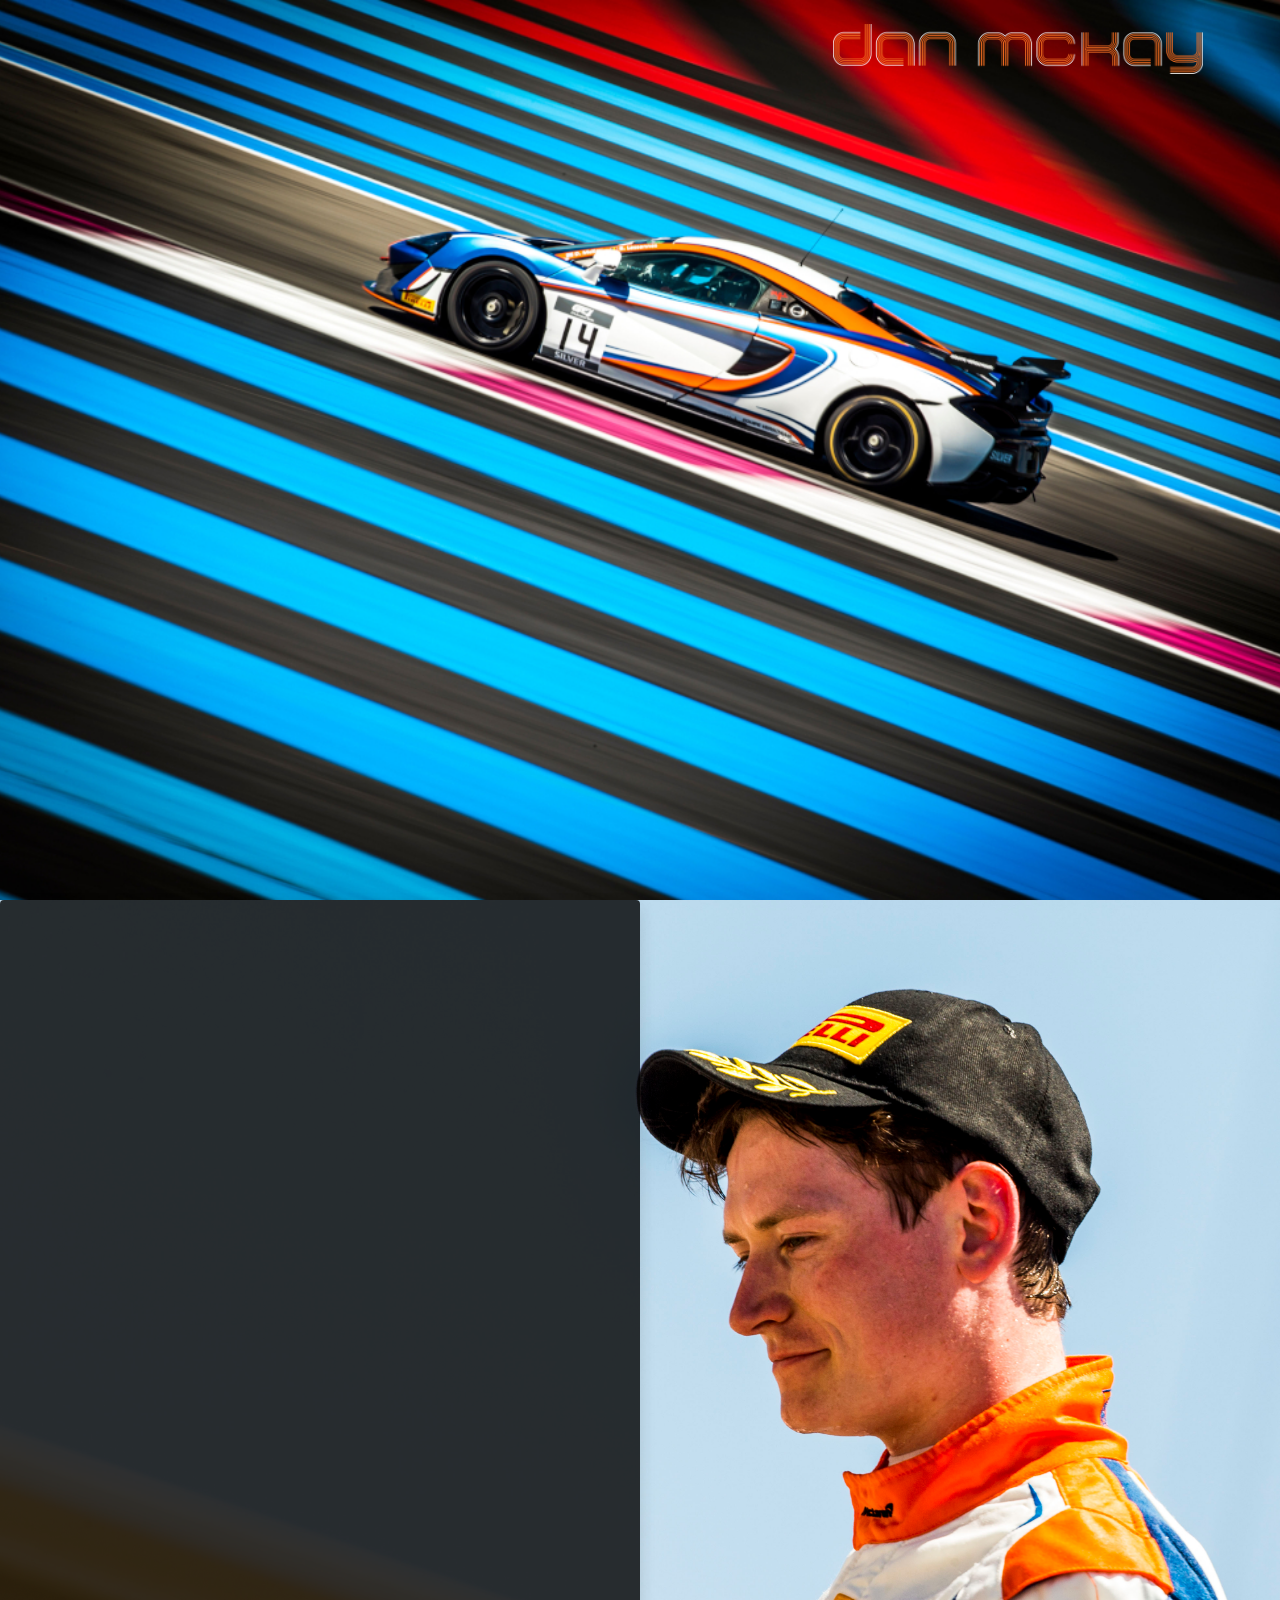
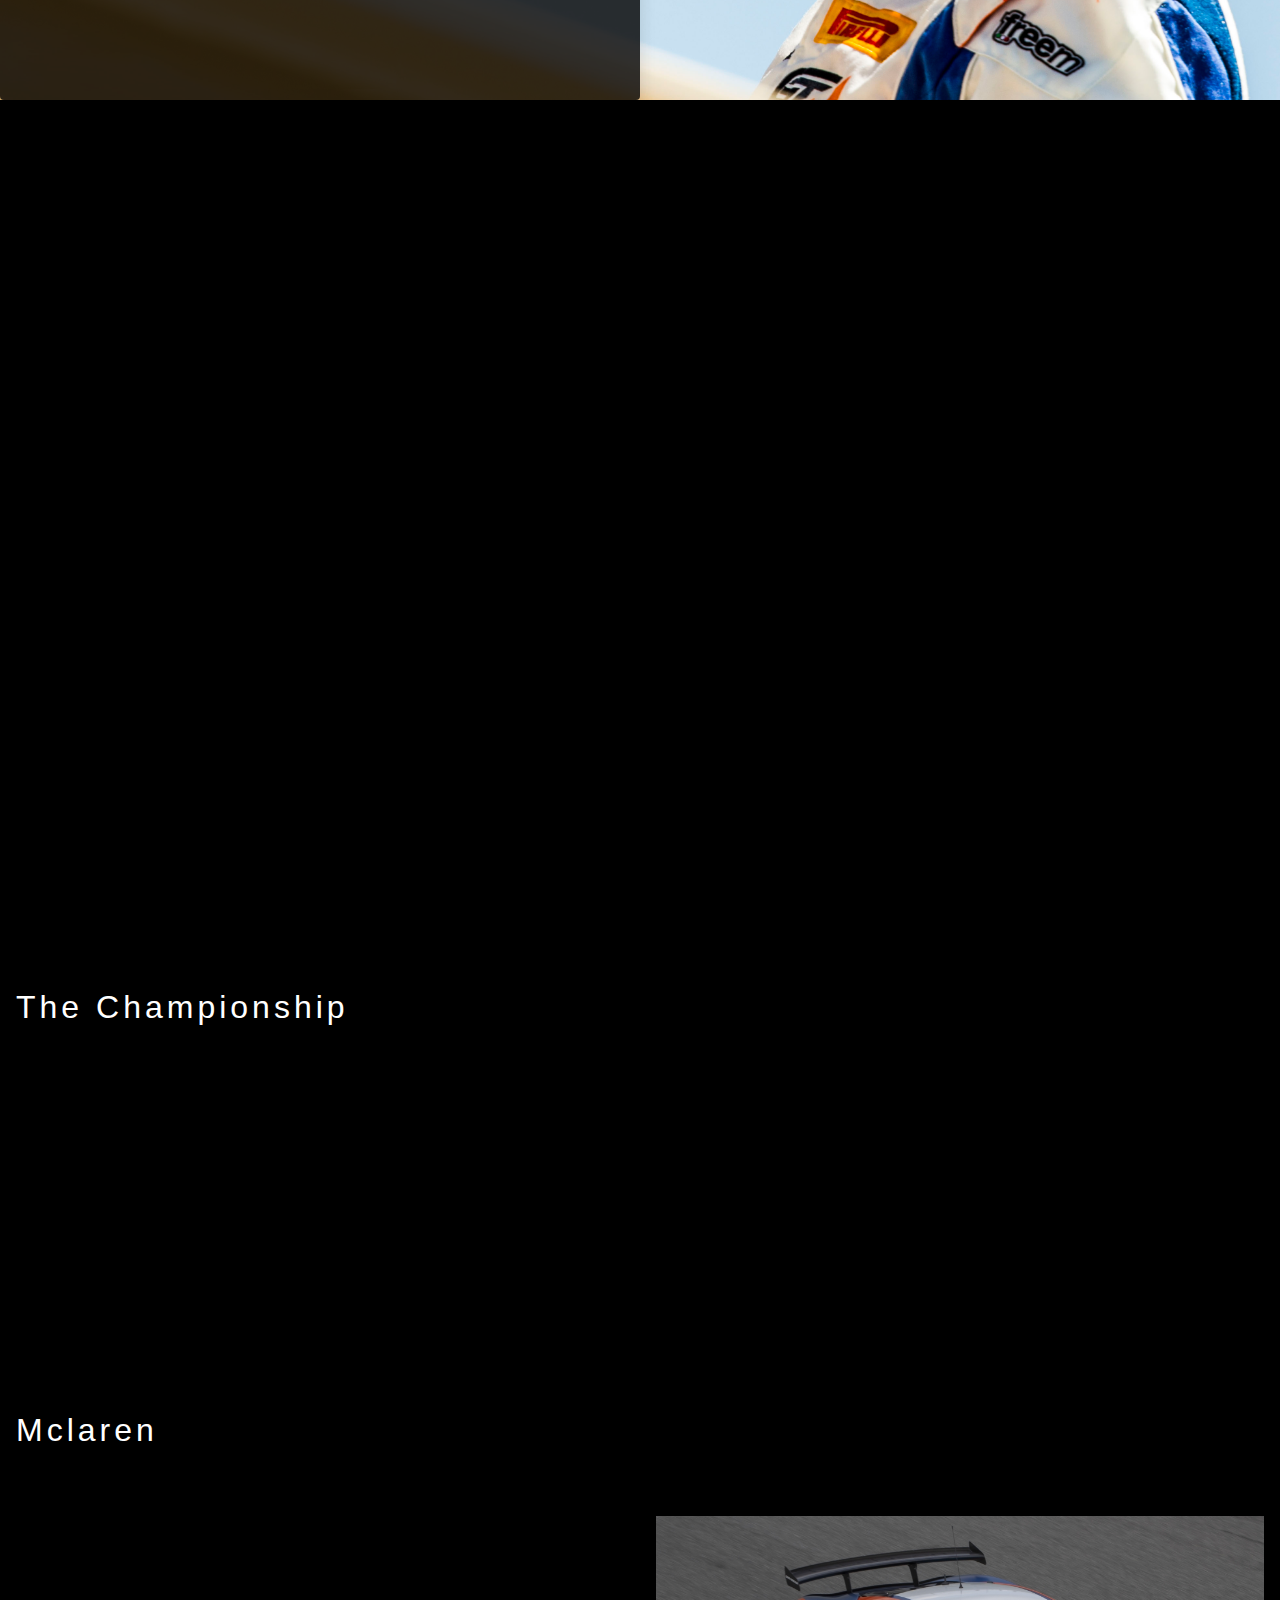
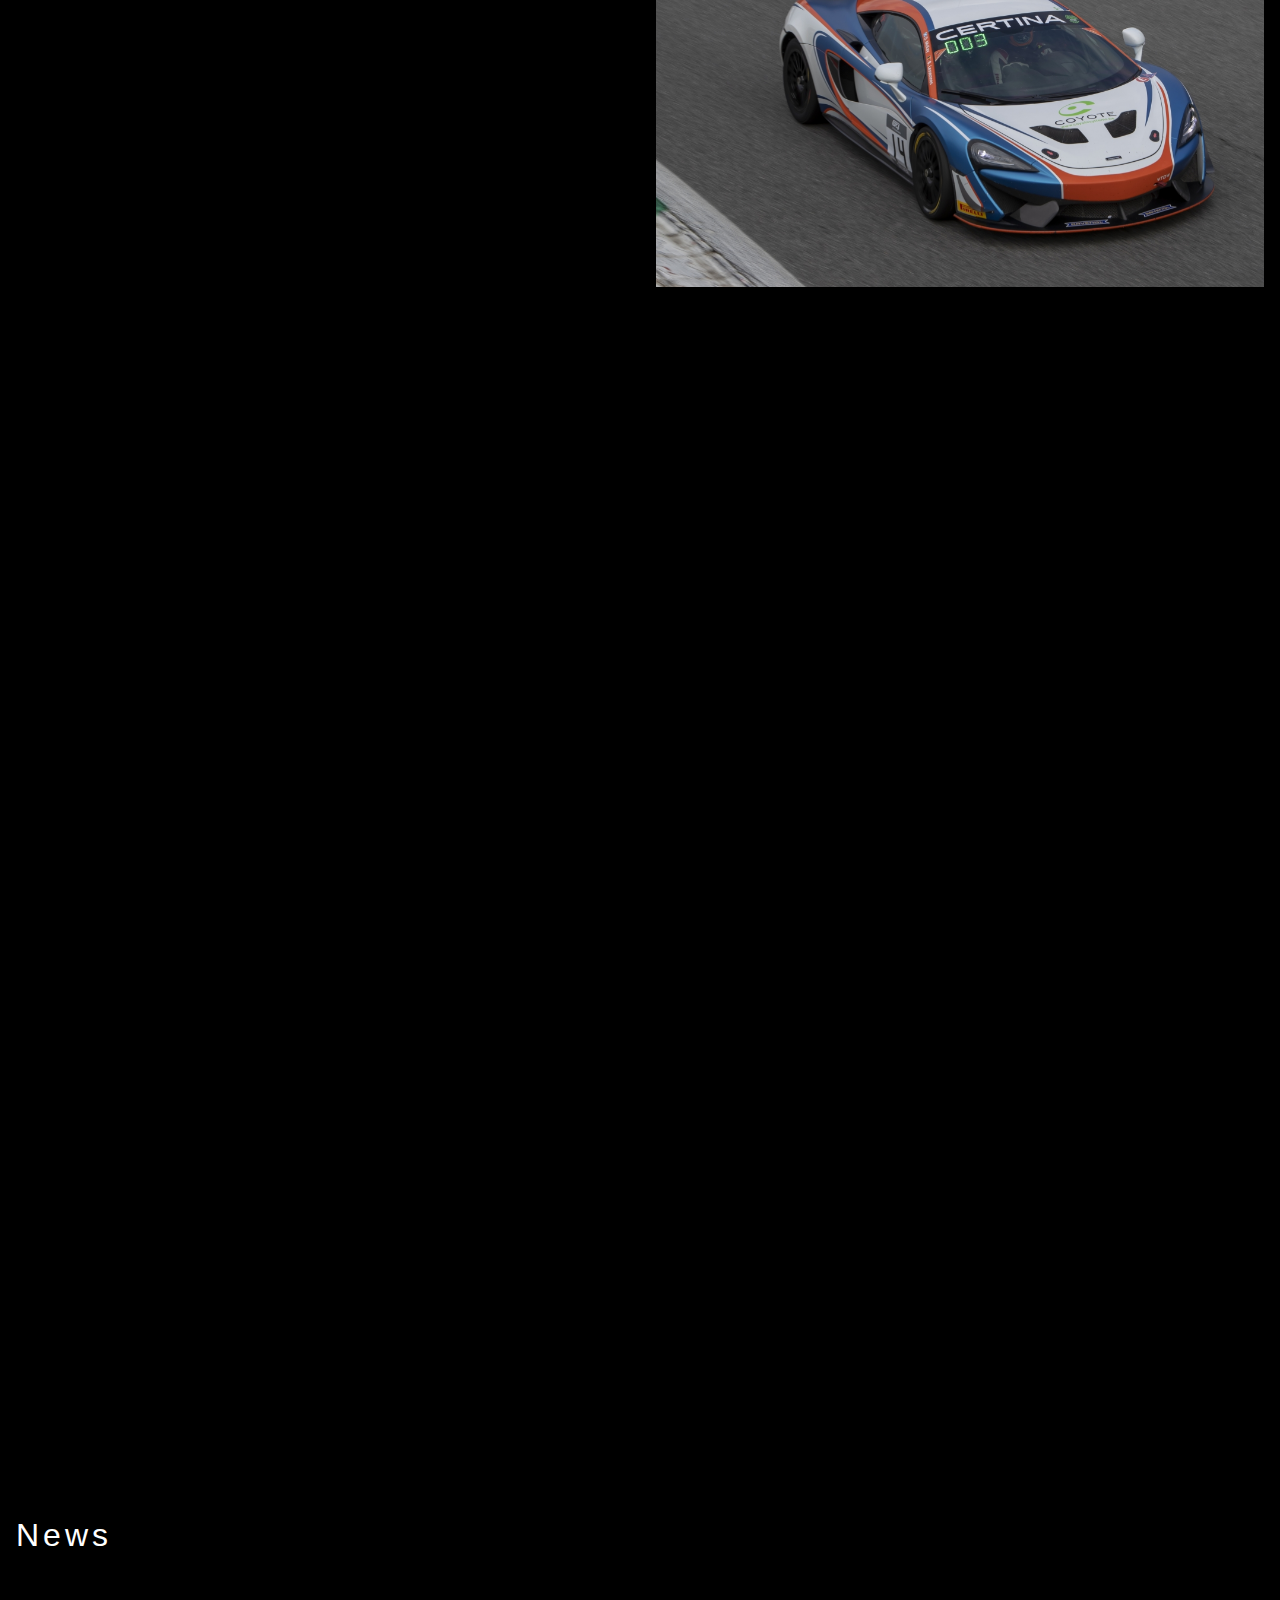
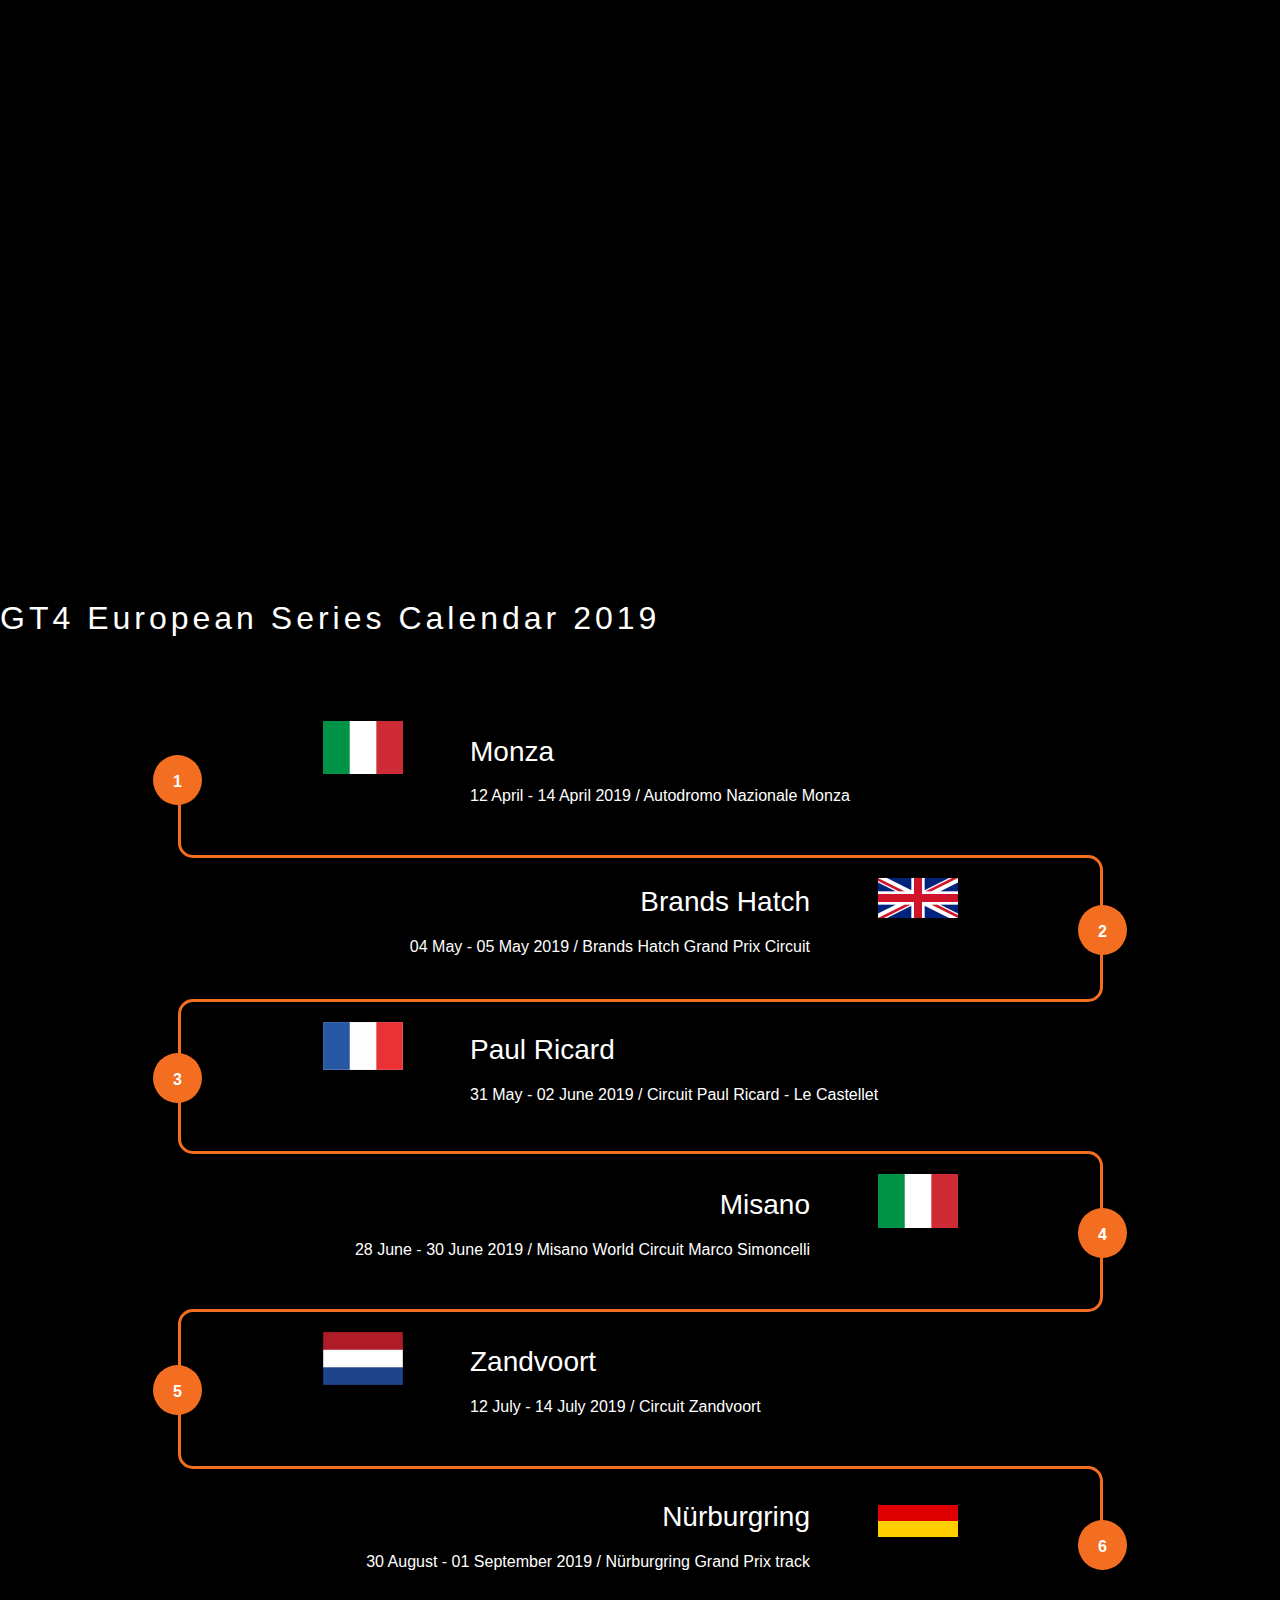
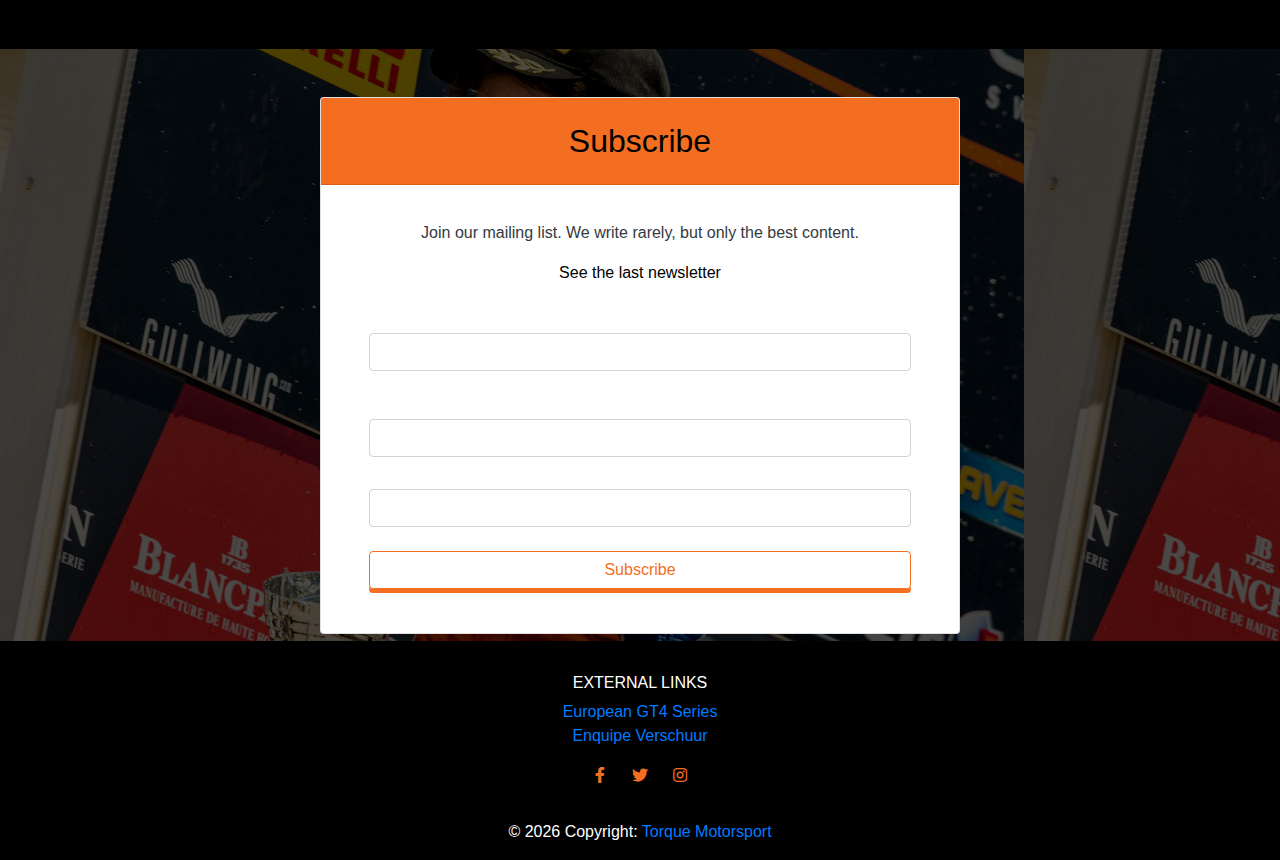
==== index.html @ 0f249b86 "Added padding to title. Changed name of external link" ====
<!DOCTYPE html>
<html lang="en">
  <head>
    <!-- Required meta tags -->
    <meta charset="utf-8">
    <meta name="viewport" content="width=device-width, initial-scale=1, shrink-to-fit=yes">
    <meta name="description" content="Daniel McKay Professional Scottish Racing Driver. Fastest British GT4 Driver 2018 B Pillar, fastest British GT4 Driver 2018, British GT Race Winner. 27-year old Dan McKay is poised to make his name on the European stage in 2019. He took class victories in Porsche Carrera Cup GB and the British GT Championship, Dan will be showcasing his talents in the GT4 European Series this season. ">
    <meta name="robots" content="index, follow">
    <!-- favicon -->
    <link rel="shortcut icon" href="./static/img/Dan McKay Favicon.ico" type="image/x-icon"/>
    <!-- Bootstrap CSS -->
    <link rel="stylesheet" href="https://stackpath.bootstrapcdn.com/bootstrap/4.3.1/css/bootstrap.min.css" integrity="sha384-ggOyR0iXCbMQv3Xipma34MD+dH/1fQ784/j6cY/iJTQUOhcWr7x9JvoRxT2MZw1T" crossorigin="anonymous">
    <!-- Font Awesome -->
    <link rel="stylesheet" href="https://cdnjs.cloudflare.com/ajax/libs/font-awesome/5.8.2/css/all.min.css">
    <!-- Material Design Bootstrap -->
    <link href="https://cdnjs.cloudflare.com/ajax/libs/mdbootstrap/4.8.0/css/mdb.min.css" rel="stylesheet">
    <link rel="stylesheet" href="./static/css/fonts.min.css">
    <!-- custom css -->
    <link rel="stylesheet" href="./static/css/style.min.css">
    <link rel="stylesheet" href="./static/css/timeline.min.css">
    <title>Daniel McKay - Professional Scottish Racing Driver</title>
    <!-- Global site tag (gtag.js) - Google Analytics -->
    <script async src="https://www.googletagmanager.com/gtag/js?id=UA-142329778-1"></script>
    <script>
        window.dataLayer = window.dataLayer || [];
        function gtag(){dataLayer.push(arguments);}
        gtag('js', new Date());

        gtag('config', 'UA-142329778-1');
    </script>
  </head>

  <body>
    <!-- Navigation -->
    <nav class="navbar navbar-expand-lg navbar-dark nav-bg fixed-top mb-1 mb-5" id="main-nav">
        <div class="container-fluid">
            <button class="navbar-toggler" data-toggle="collapse" data-target="#navbarCollapse">
                <span class="navbar-toggler-icon"></span>
            </button>
            <div class="container-fluid collapsing-cont">
                <div class="collapse navbar-collapse body-font" id="navbarCollapse">
                    <ul class="navbar-nav mx-auto nav-style order-2 nav-cont">
                        <li class="nav-item d-none d-md-block">
                            <a href="#intro" class="nav-link">About</a>
                        </li>
                        <li class="nav-item d-block d-md-none">
                            <a href="#intro2" class="nav-link">About</a>
                        </li>
                        <li class="nav-item">
                            <a href="#championship" class="nav-link">Championship</a>
                        </li>
                        <li class="nav-item">
                            <a href="#mclaren" class="nav-link">Mclaren</a>
                        </li>
                        <li class="nav-item">
                            <a href="#news" class="nav-link">News</a>
                        </li>
                        <li class="nav-item">
                            <a href="#signup-form" class="nav-link">Subscribe</a>
                        </li>
                        <li class="nav-item">
                            <a data-toggle="modal" data-target="#contactFormModal" class="nav-link">Contact</a>
                        </li>
                    </ul>
                    <ul class="navbar-nav nav-flex-icons navicons-style order-1 icon-cont">
                        <li class="nav-item">
                            <a class="nav-link waves-effect waves-light" href="https://www.facebook.com/dmckayracing/" target="_blank">
                                <i class="fab fa-facebook-f icon-color"> </i>
                            </a>
                        </li>
                        <li class="nav-item">
                            <a class="nav-link waves-effect waves-light" href="https://twitter.com/DanielMcKay91" target="_blank">
                                <i class="fab fa-twitter icon-color"> </i>
                            </a>
                        </li>
                        <li class="nav-item">
                            <a class="nav-link waves-effect waves-light" href="https://www.instagram.com/danmckayracing/" target="_blank">
                                <i class="fab fa-instagram icon-color"> </i>
                            </a>
                        </li>
                    </ul>      
                </div>
            </div>
            <a href="#home" class="navbar-brand" id="logo-cont">
                <img class="logo" src="./static/img/Dan McKay Logo - One Line.png" alt="Daniel Mckay Logo">
            </a> 
        </div>
    </nav>
    <!-- Parallax layout -->
    <header id="home">
        <div class="par-head">
            <div class="container-fluid">
                <div class="logo-container d-none d-sm-block">
                    <img class="logo-head" src="./static/img/Dan McKay Logo - One Line.png" alt="Daniel McKay Logo">
                </div>
            </div>
            <div class="section-container wow fadeInUpBig">
                <hr class="new1" align="left">
                <div class="overlay-home text-center">
                    <div class="container">
                        <div class="row">
                            <div class="col-sm-12">
                                <p class="body-font wow flash text-white" data-wow-delay="0.5s">Dan McKay is a Scottish racing driver and race winner in the European GT4 Championship. In 2019 he will be racing a McLaren 570 GT4 for the Dutch team Equipe Verschuur</p>
                            </div>
                        </div>
                    </div>
                </div>
            </div>
        </div>
    </header>

    <main>
        <section id="intro" class="d-none d-md-block about"> 
            <div class="conatiner-fluid about-sec">
                <div class="col-sm-6 shadow p-3 rounded text-white about-container">
                    <h1 class="header-font wow fadeInRightBig pt-4">Dan McKay</h1>
                    <hr class="new2" align="left">
                    <div class="about-text">
                        <p class="body-font wow fadeInRight">Proving his racing abilities as he has progressed through the ranks in the seven years he’s been in competition, 27-year old Dan McKay is poised to make his name on the European stage in 2019.</p>
                        <p class="body-font wow fadeInRight">After a successful few years in some of the UK’s most competitive national series, including four years racing Legends, he took class victories in Porsche Carrera Cup GB and the British GT Championship, Dan will be showcasing his talents in the GT4 European Series this season.</p>
                        <p class="body-font wow fadeInRight">Building on a successful year in which he was named British GT’s ‘Sunoco Fastest GT4 Driver of the Year’ and the fastest GT4 Silver class driver, according to statisticians The B Pillar, Edinburgh-born Dan will be testing himself against the continent’s best over 12 tough events.</p>
                    </div>
                </div>
            </div>
        </section>
        
        <section id="intro2" class="d-block d-md-none mt-5 about2">
            <div class="conatiner-fluid">
                <div class="dan col-sm-12">
                    <img src="./static/img/GT4 euro series/EquipeVerschuur-57.jpg" class="about2-img" alt="Image of Daniel McKay">
                </div>
                <div class="col-sm-12 shadow p-3 rounded text-white">
                    <h2 class="header-font wow fadeInRightBig pt-4">Dan McKay</h2>
                    <hr class="new2" align="left">
                    <div class="about-text">
                        <p class="body-font wow fadeInRight">Proving his racing abilities as he has progressed through the ranks in the seven years he’s been in competition, 27-year old Dan McKay is poised to make his name on the European stage in 2019.</p>
                        <p class="body-font wow fadeInRight">After a successful few years in some of the UK’s most competitive national series, including four years racing Legends, he took class victories in Porsche Carrera Cup GB and the British GT Championship, Dan will be showcasing his talents in the GT4 European Series this season.</p>
                        <p class="body-font wow fadeInRight">Building on a successful year in which he was named British GT’s ‘Sunoco Fastest GT4 Driver of the Year’ and the fastest GT4 Silver class driver, according to statisticians The B Pillar, Edinburgh-born Dan will be testing himself against the continent’s best over 12 tough events.</p>
                    </div>
                </div>
            </div>
        </section> 

        <div class="par-mid"></div>

        <section id="championship" class="my-5">
            <div class="p-3" >
                <h2 class="header-font pt-4">The Championship</h2>
                <hr class="new3" align="left">
            </div>
            <div class="container-fluid">
                <div class="row">
                    <div class="col-sm-8">
                        <p class="wow slideInLeft body-font text-white">Organised by the successful SRO Motorsports Group, the GT4 European Series benefits from the same principles that have made high-profile championships like the Blancpain GT Series so successful, namely reduced costs, technical fairness, dynamic races featuring professional and amateur racers, convenient locations, and a friendly paddock atmosphere.</p>
                        <p class="wow slideInLeft body-font text-white">With all of the series’ races sharing the bill with the Blancpain World Challenge Europe or Blancpain GT Series Endurance Cup, it ensures there is strong media coverage throughout the season. It is also the only international SRO-organised GT4 series to accept Silver-Silver graded driver pairings, making the GT4 European Series a perfect stepping stone towards GT3 for young and talented competitors.</p>
                    </div>
                    <div class="col-sm-4 wow slideInRight mt-3 px-3" data-wow-delay="0.5s">
                        <div class="gt4-cont">
                            <img src="./static/img/GT4_Stkd_POS.png" class="champ-img2" alt="GT4 Championship Eurpean Series Logo">
                        </div>
                    </div>
                    <div class="col-sm-12 wow slideInLeft px-3 d-block d-xl-none" data-wow-delay="0.5s">
                        <img src="./static/img/1 - Monza/A38I5112.jpg" class="champ-img1" alt="Image of Dan driving passed a turn in Monza with competitors behind him.">
                    </div>
                </div>
            </div>
        </section>
        

        <section class="mb-5" id="mclaren">
            <div class="p-3" >
                <h2 class="header-font pt-4">Mclaren</h2>
                <hr class="new4" align="left">
            </div>
            <div class="comtainer-fluid">
                <div class="row">
                    <div class="col-sm-12 col-xl-6">
                        <p class="body-font text-white wow slideInLeft">Launched in 2010, and the largest part of the McLaren Group, McLaren Automotive creates high- performance, luxury sportscars and supercars, all hand-assembled in Woking at the McLaren Production Centre.</p>
                        <p class="text-white body-font wow slideInLeft">A pioneering brand which has consistently pushed the boundaries, McLaren will invest £1bn in research and development to deliver 15 new cars or derivatives by the end of 2022, of which at least half will be hybrids. Indeed, it was the first to deliver a hybrid hypercar: the stunning McLaren P1.</p>
                        <p class="text-white body-font wow slideInLeft">McLaren Automotive has three distinct product families: Sports Series, Super Series and Ultimate Series, which are available through over 80 retailers in 30 markets around the world. It partners with world-leading companies to provide specialist expertise and technology in support of its development, engineering, and manufacture.</p>
                    </div>
                    <div class="col-sm-6 d-none d-xl-block px-3">
                        <img src="./static/img/1 - Monza/A38I3190.jpg" class="mclaren-img1" alt="Image of Dan driving the McLaren 570S GT4 in his McLaren 570S GT4 on the Monza track">
                    </div>
                    <div class="col-lg-6 wow slideInLeft">
                        <img src="./static/img/Mclaren-stadium.jpg" class="mclaren-img2" alt="Image of the Mclaren stadium">
                    </div>
                    <div class="d-block d-lg-none wow slideInRight mt-3">
                        <div class="desc-cont p-3">
                            <p class="body-font text-white wow slideInRight">Above: The McLaren Technology center (MTC) houses the Formula One race team, windtunnel, Mclaren Marketing and the Mclaren Applied Technology division</p>
                            <p class="body-font text-white wow slideInRight">The lake outside the Northern Foster designed headquarters is decorative as well as functional, operating and a heat exchanger allowing the building to regulate its temperature.</p>
                        </div>
                    </div>
                    <div class="d-none d-lg-block wow slideInRight col-lg-6">
                        <div class="desc-cont p-5">
                            <p class="body-font text-white wow slideInRight">Left: The McLaren Technology center (MTC) houses the Formula One race team, windtunnel, Mclaren Marketing and the Mclaren Applied Technology division</p>
                            <p class="body-font text-white wow slideInRight">The lake outside the Northern Foster designed headquarters is decorative as well as functional, operating and a heat exchanger allowing the building to regulate its temperature.</p>
                        </div>
                    </div>
                </div>
            </div>
        </section>

        <div class="par-bottom"></div>

        <section class="mb-5" id="news">
            <div class="p-3">
                <h2 class="header-font pt-4">News</h2>
                <hr class="new5" align="left">
            </div>
            <div class="row">
                <div class="col-lg-4 col-md-6 mb-4 wow slideInUp">
                    <div class="card card-cascade wider card-ecommerce">
                        <div class="view view-cascade overlay">
                            <img class="card-img-top" src="./static/img/GT4 euro series/EquipeVerschuur-25.jpg" alt="Image of Dan Mckay facing away from the camera at Equipe Verschuur">
                            <a href="./podium-success-continues-for-dan-mckay-in-gt4-european-series.html" target="_blank">
                                <div class="mask rgba-white-slight"></div>
                            </a>
                        </div>
                        <div class="card-body card-body-cascade text-center">
                            <h3 class="card-title">
                                <strong>
                                    <a href="./podium-success-continues-for-dan-mckay-in-gt4-european-series.html" class="sub-font" target="_blank">Podium success continues for Dan McKay</a>
                                </strong>
                            </h3>
                            <p class="card-text body-font truncate-text">Scottish racer Dan McKay secured a fourth podium finish of the season in the competitive GT4 European Series as he and team-mate Benjamin Lessennes finished second in race two at Paul Ricard last weekend (May 31-June 2) to remain at the top of the championship standings.</p>
                            <div>
                                <div class="card-footer px-1">
                                    <span class="float-right font-weight-bold">
                                        <strong>
                                            <a class="btn btn-hover btn-sm" href="./podium-success-continues-for-dan-mckay-in-gt4-european-series.html" target="_blank"><i class="fas fa-angle-double-right"></i>More</a>
                                        </strong>
                                    </span>
                                </div>
                            </div>
                        </div>
                    </div>
                </div>

                
                <div class="col-lg-4 col-md-6 mb-4 wow slideInUp">
                    <div class="card card-cascade wider card-ecommerce">
                        <div class="view view-cascade overlay">
                            <img class="card-img-top" src="./static/img/McKay stays on top with podium finish on home soil.jpeg" alt="Image of Dan Mckay and other racers showing their medals">
                            <a href="./mckay-stays-on-top-with-podium-finish-on-home-soil.html" target="_blank">
                                <div class="mask rgba-white-slight"></div>
                            </a>
                        </div>
                        <div class="card-body card-body-cascade text-center">
                            <h3 class="card-title">
                                <strong>
                                    <a href="./mckay-stays-on-top-with-podium-finish-on-home-soil.html" class="sub-font" target="_blank">McKay stays on top with podium finish on home soil</a>
                                </strong>
                            </h3>
                            <p class="card-text body-font truncate-text">Dan McKay continued to dazzle in the GT4 European Series as he and team-mate Benjamin Lessennes remained atop the championship standings as they took a third-straight podium finish at Brands Hatch after a double victory to open the season in Italy.</p>
                            <div>
                                <div class="card-footer px-1">
                                    <span class="float-right font-weight-bold">
                                        <strong>
                                            <a class="btn btn-hover btn-sm" href="./mckay-stays-on-top-with-podium-finish-on-home-soil.html" target="_blank"><i class="fas fa-angle-double-right"></i>More</a>
                                        </strong>
                                    </span>
                                </div>
                            </div>
                        </div>
                    </div>
                </div>

                <div class="col-lg-4 col-md-6 mb-4 wow slideInUp">
                    <div class="card card-cascade wider card-ecommerce">
                        <div class="view view-cascade overlay">
                            <img class="card-img-top" src="./static/img/1 - Monza/A38I5196.jpg" alt="Image of Dan Mckay and Benjamin Lessennes next to Dans McLaren 570S GT4">
                            <a href="./double-win-for-dan-at-monza.html" target="_blank">
                                <div class="mask rgba-white-slight"></div>
                            </a>
                        </div>
                        <div class="card-body card-body-cascade text-center">
                            <h3 class="card-title">
                                <strong>
                                    <a href="./double-win-for-dan-at-monza.html" class="sub-font" target="_blank">Double win for Dan at Monza</a>
                                </strong>
                            </h3>
                            <p class="card-text body-font truncate-text">Dan McKay announced his arrival onto the international stage with a superb double victory at Monza to open the GT4 European Series last weekend (April 12-14) alongside team-mate Benjamin Lessennes in their Equipe Verschuur McLaren 570S GT4.</p>
                            <div>
                                <div class="card-footer px-1">
                                    <span class="float-right font-weight-bold">
                                        <strong>
                                            <a class="btn btn-hover btn-sm" href="./double-win-for-dan-at-monza.html" target="_blank"><i class="fas fa-angle-double-right"></i>More</a>
                                        </strong>
                                    </span>
                                </div>
                            </div>
                        </div>
                    </div>
                </div>
            </div>
        </section>

        <section id="timeline">     
            <!-- Timeline -->
            <div class="container-fluid blue-bg">
                <h2 class="header-font pt-4">GT4 European Series Calendar 2019</h2>
                <hr class="new9" align="left">
                <div class="container py-5">
                    <!--first section-->
                    <div class="row align-items-center how-it-works">
                        <div class="col-2 text-center bottom">
                            <div class="circle">1</div>
                        </div>
                        <div class="col-2">
                            <img class="flag-style" src="./static/img/flags/italianflag.jpg" alt="Italian flag for Autodromo Nazionale Monza">
                        </div>
                        <div class="col-6">
                            <h3>Monza</h3>
                            <p>12 April - 14 April 2019 / Autodromo Nazionale Monza</p>
                        </div>
                    </div>
                    <!--path between 1-2-->
                    <div class="row timeline">
                        <div class="col-2">
                            <div class="corner top-right"></div>
                        </div>
                        <div class="col-8">
                            <hr/>
                        </div>
                        <div class="col-2">
                            <div class="corner left-bottom"></div>
                        </div>
                    </div>
                    <!--second section-->
                    <div class="row align-items-center justify-content-end how-it-works">
                        <div class="col-6 text-right">
                            <h3>Brands Hatch</h3>
                            <p>04 May - 05 May 2019 / Brands Hatch Grand Prix Circuit</p>
                        </div>
                        <div class="col-2">
                            <img class="flag-style" src="./static/img/flags/gb-flag.jpg" alt="British flag for Brands Hatch Grand Prix Circuit">
                        </div>
                        <div class="col-2 text-center full">
                            <div class="circle">2</div>
                        </div>
                    </div>
                    <!--path between 2-3-->
                    <div class="row timeline">
                        <div class="col-2">
                            <div class="corner right-bottom"></div>
                        </div>
                        <div class="col-8">
                            <hr/>
                        </div>
                        <div class="col-2">
                            <div class="corner top-left"></div>
                        </div>
                    </div>
                    <!--third section-->
                    <div class="row align-items-center how-it-works">
                        <div class="col-2 text-center full2">
                            <div class="circle">3</div>
                        </div>
                        <div class="col-2">
                            <img class="flag-style" src="./static/img/flags/fr-flag.jpg" alt="French flag for Circuit Paul Ricard - Le Castellet">
                        </div>
                        <div class="col-6">
                            <h3>Paul Ricard</h3>
                            <p>31 May - 02 June 2019 / Circuit Paul Ricard - Le Castellet</p>
                        </div>
                    </div>
                    <!--path between 3-4-->
                    <div class="row timeline">
                        <div class="col-2">
                            <div class="corner top-right"></div>
                        </div>
                        <div class="col-8">
                            <hr/>
                        </div>
                        <div class="col-2">
                            <div class="corner left-bottom"></div>
                        </div>
                    </div>
                    <!--fifth section-->
                    <div class="row align-items-center justify-content-end how-it-works">
                        <div class="col-6 text-right">
                            <h3>Misano</h3>
                            <p>28 June - 30 June 2019 / Misano World Circuit Marco Simoncelli</p>
                        </div>
                        <div class="col-2">
                            <img class="flag-style" src="./static/img/flags/italianflag.jpg" alt="Italian flag for Misano World Circuit Marco Simoncelli">
                        </div>
                        <div class="col-2 text-center full">
                            <div class="circle">4</div>
                        </div>
                    </div>
                    <!--path between 4-5-->
                    <div class="row timeline">
                        <div class="col-2">
                            <div class="corner right-bottom"></div>
                        </div>
                        <div class="col-8">
                            <hr/>
                        </div>
                        <div class="col-2">
                            <div class="corner top-left"></div>
                        </div>
                    </div>
                    <!--sixth section-->
                    <div class="row align-items-center how-it-works">
                        <div class="col-2 text-center full2">
                            <div class="circle">5</div>
                        </div>
                        <div class="col-2">
                            <img class="flag-style" src="./static/img/flags/nl-flag.jpg" alt="Netherlands flag for Circuit Zandvoort">
                        </div>
                        <div class="col-6">
                            <h3>Zandvoort</h3>
                            <p>12 July - 14 July 2019 / Circuit Zandvoort</p>
                        </div>
                    </div>
                    <!--path between 5-6-->
                    <div class="row timeline">
                        <div class="col-2">
                            <div class="corner top-right"></div>
                        </div>
                        <div class="col-8">
                            <hr/>
                        </div>
                        <div class="col-2">
                            <div class="corner left-bottom"></div>
                        </div>
                    </div>
                    <!--fifth section-->
                    <div class="row align-items-center justify-content-end how-it-works">
                        <div class="col-6 text-right">
                            <h3>Nürburgring</h3>
                            <p>30 August - 01 September 2019 / Nürburgring Grand Prix track</p>
                        </div>
                        <div class="col-2">
                            <img class="flag-style" src="./static/img/flags/de-flag.jpg" alt="German flag for Nürburgring Grand Prix track">
                        </div>
                        <div class="col-2 text-center top2">
                            <div class="circle">6</div>
                        </div>
                    </div>
                </div>
            </div>
            <!-- Timeline -->
        </section>
        
        <section id="signup-form">
            <div class="dark-overlay py-5">
                <!-- Material form subscription -->
                <div class="card col-sm-12 col-md-6 offset-md-3 ">
                    <h2 class="card-header bg-color white-text text-center py-4">
                        <strong class="sub-font text-black">Subscribe</strong>
                    </h2>
                    <!--Card content-->
                    <div class="card-body px-lg-5" id="mc_embed_signup" aria-labelledby="mc_embed_signup">
                        <!-- Form -->
                        <form class="text-center validate" action="https://danmckayracing.us16.list-manage.com/subscribe/post?u=1e04e4b66dd0582c8dfc304e8&amp;id=33be62e8c8" method="post" id="mc-embedded-subscribe-form" name="mc-embedded-subscribe-form" target="_blank" novalidate>
                
                            <p class="body-font text-dark">Join our mailing list. We write rarely, but only the best content.</p>
                
                            <p>
                                <a href="./podium-success-continues-for-dan-mckay-in-gt4-european-series.html" class="icon-color" target="_blank">See the last newsletter</a>
                            </p>
                
                            <!-- Name -->
                            <div class="md-form mt-3 mc-field-group">
                                <label for="mce-FNAME">First Name </label>
                                <input type="text" value="" name="FNAME" class="form-control" id="mce-FNAME">
                            </div>
    
                            <div class="md-form mt-3 mc-field-group">
                                <label for="mce-LNAME">Last Name </label>
                                <input type="text" value="" name="LNAME" class="form-control" id="mce-LNAME">
                            </div>
                
                            <!-- E-mai -->
                            <div class="md-form mc-field-group">
                                <label for="mce-EMAIL">Email Address</label>
                                <input type="email" value="" name="EMAIL" class="required email form-control" id="mce-EMAIL">
                            </div>
                
                            <!-- Sign in button -->
                            <button class="btn btn-hover btn-rounded btn-block z-depth-0 my-4 waves-effect" type="submit">Subscribe</button>
                
                        </form>
                        <!-- Form -->
                
                    </div>
                
                </div>
            </div>
        </section>
    </main>
    
    <!-- Modal -->
    <div class="modal fade" id="contactFormModal" tabindex="-1" role="dialog" aria-labelledby="myModalLabel" aria-hidden="true">
        <div class="modal-dialog" role="document">
            <div class="modal-content">
                <div class="modal-header text-center bg-color">
                    <h2 class="modal-title w-100 text-dark sub-font">Write to us</h2>
                    <button type="button" class="close" data-dismiss="modal" aria-label="Close">
                    <span aria-hidden="true">&times;</span>
                    </button>
                </div>
                <form method="POST" action="%64%6d%63%6b%61%79%39%31%40%67%6d%61%69%6c%2e%63%6f%6d">
                    <div class="modal-body mx-3 body-font">
                        <div class="md-form mb-5">
                            <i class="fas fa-user prefix grey-text"></i>
                            <label data-error="wrong" data-success="right" for="name">Your name</label>
                            <input type="text" id="name" class="form-control validate" name="name">
                        </div>

                        <div class="md-form mb-5">
                            <i class="fas fa-envelope prefix grey-text"></i>
                            <label data-error="wrong" data-success="right" for="email">Your email</label>
                            <input type="email" id="email" class="form-control validate" name="email">
                        </div>

                        <div class="md-form mb-5">
                            <i class="fas fa-tag prefix grey-text"></i>
                            <label data-error="wrong" data-success="right" for="subject">Subject</label>
                            <input type="text" id="subject" class="form-control validate" name="subject">
                        </div>

                        <div class="md-form">
                            <i class="fas fa-pencil prefix grey-text"></i>
                            <label data-error="wrong" data-success="right" for="message">Your message</label>
                            <textarea type="text" id="message" class="md-textarea form-control" name="message" rows="4"></textarea>
                        </div>
                    </div>
                    <div class="modal-footer d-flex justify-content-center body-font">
                        <button class="btn btn-hover btn-rounded btn-block z-depth-0 my-4 waves-effect" type="submit">Send <i class="fas fa-paper-plane-o ml-1"></i></button>
                    </div>
                </form>
            </div>
        </div>
    </div>
    <!-- Modal -->
          
    <!-- Footer -->
    <footer class="page-footer font-small elegant-color-dark">
        <!-- Footer Links -->
        <div class="container-fluid text-center text-md-center">
        
            <!-- Grid column -->
            <div class="col-12 mb-0 mb-3">
            
                <!-- Links -->
                <h2 class="text-uppercase external-links-head">External Links</h2>
        
                <ul class="list-unstyled">
                    <li>
                        <a href="https://european.gt4series.com/gb_en/calendar/6/2019" target="_blank">European GT4 Series</a>
                    </li>
                    <li>
                        <a href="https://equipe-verschuur.nl/" target="_blank">Enquipe Verschuur</a>
                    </li>
                </ul>
            </div>
            <!-- Grid column -->
        
        </div>
        <!-- Footer Links -->
        <!-- Social buttons -->
        <ul class="list-unstyled list-inline text-center">
            <li class="list-inline-item">
                <a class="btn-floating btn-fb mx-1" href="https://www.facebook.com/dmckayracing" target="_blank">
                    <i class="fab fa-facebook-f fa-fw icon-color"> </i>
                </a>
            </li>
            <li class="list-inline-item">
                <a class="btn-floating btn-tw mx-1" href="https://twitter.com/DanielMcKay91" target="_blank">
                    <i class="fab fa-twitter fa-fw icon-color"> </i>
                </a>
            </li>
            <li class="list-inline-item">
                <a class="btn-floating btn-insta mx-1" href="https://www.instagram.com/danmckayracing" target="_blank">
                    <i class="fab fa-instagram fa-fw icon-color"> </i>
                </a>
            </li>
        </ul>
        <!-- Social buttons -->
        <!-- Copyright -->
        <div class="footer-copyright text-center py-3">© <span id="year"></span> Copyright:
            <a href="http://www.torquetogether.com" target="_blank">Torque Motorsport</a>
        </div>
    </footer>
    <!-- JQuery -->
    <script type="text/javascript" src="https://cdnjs.cloudflare.com/ajax/libs/jquery/3.4.0/jquery.min.js"></script>
    <!-- Bootstrap tooltips -->
    <script type="text/javascript" src="https://cdnjs.cloudflare.com/ajax/libs/popper.js/1.14.4/umd/popper.min.js"></script>
    <!-- Bootstrap core JavaScript -->
    <script type="text/javascript" src="https://cdnjs.cloudflare.com/ajax/libs/twitter-bootstrap/4.3.1/js/bootstrap.min.js"></script>
    <!-- MDB core JavaScript -->
    <script type="text/javascript" src="https://cdnjs.cloudflare.com/ajax/libs/mdbootstrap/4.8.0/js/mdb.min.js"></script>
    <script src="./static/js/script.min.js"></script>
    <script src="./static/js/jquery.min.js"></script>
  </body>
</html>
---- static/css/fonts.min.css ----
@import url(https://p.typekit.net/p.css?s=1&k=icl1icy&ht=tk&f=27992.27998.28000.28037.28056.31277.31278.31279.31280.31284.31285.31286.31287.31288.37533.37534.37537.37538.38094.38096.38098.38100.38103.38104.38109.38110.42220&a=23424808&app=typekit&e=css);@font-face{font-family:paralucent;src:url(https://use.typekit.net/af/747436/00000000000000003b9ad9d0/27/l?primer=7cdcb44be4a7db8877ffa5c0007b8dd865b3bbc383831fe2ea177f62257a9191&fvd=n7&v=3) format("woff2"),url(https://use.typekit.net/af/747436/00000000000000003b9ad9d0/27/d?primer=7cdcb44be4a7db8877ffa5c0007b8dd865b3bbc383831fe2ea177f62257a9191&fvd=n7&v=3) format("woff"),url(https://use.typekit.net/af/747436/00000000000000003b9ad9d0/27/a?primer=7cdcb44be4a7db8877ffa5c0007b8dd865b3bbc383831fe2ea177f62257a9191&fvd=n7&v=3) format("opentype");font-style:normal;font-weight:700}@font-face{font-family:paralucent;src:url(https://use.typekit.net/af/357d2a/00000000000000003b9ad9d6/27/l?primer=7cdcb44be4a7db8877ffa5c0007b8dd865b3bbc383831fe2ea177f62257a9191&fvd=i4&v=3) format("woff2"),url(https://use.typekit.net/af/357d2a/00000000000000003b9ad9d6/27/d?primer=7cdcb44be4a7db8877ffa5c0007b8dd865b3bbc383831fe2ea177f62257a9191&fvd=i4&v=3) format("woff"),url(https://use.typekit.net/af/357d2a/00000000000000003b9ad9d6/27/a?primer=7cdcb44be4a7db8877ffa5c0007b8dd865b3bbc383831fe2ea177f62257a9191&fvd=i4&v=3) format("opentype");font-style:italic;font-weight:400}@font-face{font-family:paralucent;src:url(https://use.typekit.net/af/854e12/00000000000000003b9ad9d8/27/l?primer=7cdcb44be4a7db8877ffa5c0007b8dd865b3bbc383831fe2ea177f62257a9191&fvd=n3&v=3) format("woff2"),url(https://use.typekit.net/af/854e12/00000000000000003b9ad9d8/27/d?primer=7cdcb44be4a7db8877ffa5c0007b8dd865b3bbc383831fe2ea177f62257a9191&fvd=n3&v=3) format("woff"),url(https://use.typekit.net/af/854e12/00000000000000003b9ad9d8/27/a?primer=7cdcb44be4a7db8877ffa5c0007b8dd865b3bbc383831fe2ea177f62257a9191&fvd=n3&v=3) format("opentype");font-style:normal;font-weight:300}@font-face{font-family:paralucent;src:url(https://use.typekit.net/af/e3caea/00000000000000003b9ad9fd/27/l?primer=7cdcb44be4a7db8877ffa5c0007b8dd865b3bbc383831fe2ea177f62257a9191&fvd=i7&v=3) format("woff2"),url(https://use.typekit.net/af/e3caea/00000000000000003b9ad9fd/27/d?primer=7cdcb44be4a7db8877ffa5c0007b8dd865b3bbc383831fe2ea177f62257a9191&fvd=i7&v=3) format("woff"),url(https://use.typekit.net/af/e3caea/00000000000000003b9ad9fd/27/a?primer=7cdcb44be4a7db8877ffa5c0007b8dd865b3bbc383831fe2ea177f62257a9191&fvd=i7&v=3) format("opentype");font-style:italic;font-weight:700}@font-face{font-family:paralucent;src:url(https://use.typekit.net/af/26af32/00000000000000003b9ada10/27/l?primer=7cdcb44be4a7db8877ffa5c0007b8dd865b3bbc383831fe2ea177f62257a9191&fvd=n4&v=3) format("woff2"),url(https://use.typekit.net/af/26af32/00000000000000003b9ada10/27/d?primer=7cdcb44be4a7db8877ffa5c0007b8dd865b3bbc383831fe2ea177f62257a9191&fvd=n4&v=3) format("woff"),url(https://use.typekit.net/af/26af32/00000000000000003b9ada10/27/a?primer=7cdcb44be4a7db8877ffa5c0007b8dd865b3bbc383831fe2ea177f62257a9191&fvd=n4&v=3) format("opentype");font-style:normal;font-weight:400}@font-face{font-family:poynter-gothic-text;src:url(https://use.typekit.net/af/b3684d/00000000000000003b9ae87c/27/l?primer=7cdcb44be4a7db8877ffa5c0007b8dd865b3bbc383831fe2ea177f62257a9191&fvd=n4&v=3) format("woff2"),url(https://use.typekit.net/af/b3684d/00000000000000003b9ae87c/27/d?primer=7cdcb44be4a7db8877ffa5c0007b8dd865b3bbc383831fe2ea177f62257a9191&fvd=n4&v=3) format("woff"),url(https://use.typekit.net/af/b3684d/00000000000000003b9ae87c/27/a?primer=7cdcb44be4a7db8877ffa5c0007b8dd865b3bbc383831fe2ea177f62257a9191&fvd=n4&v=3) format("opentype");font-style:normal;font-weight:400}@font-face{font-family:poynter-gothic-text;src:url(https://use.typekit.net/af/014e66/00000000000000003b9ae87d/27/l?primer=7cdcb44be4a7db8877ffa5c0007b8dd865b3bbc383831fe2ea177f62257a9191&fvd=i4&v=3) format("woff2"),url(https://use.typekit.net/af/014e66/00000000000000003b9ae87d/27/d?primer=7cdcb44be4a7db8877ffa5c0007b8dd865b3bbc383831fe2ea177f62257a9191&fvd=i4&v=3) format("woff"),url(https://use.typekit.net/af/014e66/00000000000000003b9ae87d/27/a?primer=7cdcb44be4a7db8877ffa5c0007b8dd865b3bbc383831fe2ea177f62257a9191&fvd=i4&v=3) format("opentype");font-style:italic;font-weight:400}@font-face{font-family:poynter-gothic-text;src:url(https://use.typekit.net/af/d8ec5b/00000000000000003b9ae87e/27/l?primer=7cdcb44be4a7db8877ffa5c0007b8dd865b3bbc383831fe2ea177f62257a9191&fvd=i7&v=3) format("woff2"),url(https://use.typekit.net/af/d8ec5b/00000000000000003b9ae87e/27/d?primer=7cdcb44be4a7db8877ffa5c0007b8dd865b3bbc383831fe2ea177f62257a9191&fvd=i7&v=3) format("woff"),url(https://use.typekit.net/af/d8ec5b/00000000000000003b9ae87e/27/a?primer=7cdcb44be4a7db8877ffa5c0007b8dd865b3bbc383831fe2ea177f62257a9191&fvd=i7&v=3) format("opentype");font-style:italic;font-weight:700}@font-face{font-family:poynter-gothic-text;src:url(https://use.typekit.net/af/20641d/00000000000000003b9ae87f/27/l?primer=7cdcb44be4a7db8877ffa5c0007b8dd865b3bbc383831fe2ea177f62257a9191&fvd=n7&v=3) format("woff2"),url(https://use.typekit.net/af/20641d/00000000000000003b9ae87f/27/d?primer=7cdcb44be4a7db8877ffa5c0007b8dd865b3bbc383831fe2ea177f62257a9191&fvd=n7&v=3) format("woff"),url(https://use.typekit.net/af/20641d/00000000000000003b9ae87f/27/a?primer=7cdcb44be4a7db8877ffa5c0007b8dd865b3bbc383831fe2ea177f62257a9191&fvd=n7&v=3) format("opentype");font-style:normal;font-weight:700}@font-face{font-family:poynter-gothic-text-condense;src:url(https://use.typekit.net/af/1a2b7f/00000000000000003b9ae883/27/l?primer=7cdcb44be4a7db8877ffa5c0007b8dd865b3bbc383831fe2ea177f62257a9191&fvd=n3&v=3) format("woff2"),url(https://use.typekit.net/af/1a2b7f/00000000000000003b9ae883/27/d?primer=7cdcb44be4a7db8877ffa5c0007b8dd865b3bbc383831fe2ea177f62257a9191&fvd=n3&v=3) format("woff"),url(https://use.typekit.net/af/1a2b7f/00000000000000003b9ae883/27/a?primer=7cdcb44be4a7db8877ffa5c0007b8dd865b3bbc383831fe2ea177f62257a9191&fvd=n3&v=3) format("opentype");font-style:normal;font-weight:300}@font-face{font-family:poynter-gothic-text-condense;src:url(https://use.typekit.net/af/31a25f/00000000000000003b9ae884/27/l?primer=7cdcb44be4a7db8877ffa5c0007b8dd865b3bbc383831fe2ea177f62257a9191&fvd=n4&v=3) format("woff2"),url(https://use.typekit.net/af/31a25f/00000000000000003b9ae884/27/d?primer=7cdcb44be4a7db8877ffa5c0007b8dd865b3bbc383831fe2ea177f62257a9191&fvd=n4&v=3) format("woff"),url(https://use.typekit.net/af/31a25f/00000000000000003b9ae884/27/a?primer=7cdcb44be4a7db8877ffa5c0007b8dd865b3bbc383831fe2ea177f62257a9191&fvd=n4&v=3) format("opentype");font-style:normal;font-weight:400}@font-face{font-family:poynter-gothic-text-condense;src:url(https://use.typekit.net/af/28c49c/00000000000000003b9ae885/27/l?primer=7cdcb44be4a7db8877ffa5c0007b8dd865b3bbc383831fe2ea177f62257a9191&fvd=i4&v=3) format("woff2"),url(https://use.typekit.net/af/28c49c/00000000000000003b9ae885/27/d?primer=7cdcb44be4a7db8877ffa5c0007b8dd865b3bbc383831fe2ea177f62257a9191&fvd=i4&v=3) format("woff"),url(https://use.typekit.net/af/28c49c/00000000000000003b9ae885/27/a?primer=7cdcb44be4a7db8877ffa5c0007b8dd865b3bbc383831fe2ea177f62257a9191&fvd=i4&v=3) format("opentype");font-style:italic;font-weight:400}@font-face{font-family:poynter-gothic-text-condense;src:url(https://use.typekit.net/af/b35e8e/00000000000000003b9ae886/27/l?primer=7cdcb44be4a7db8877ffa5c0007b8dd865b3bbc383831fe2ea177f62257a9191&fvd=n7&v=3) format("woff2"),url(https://use.typekit.net/af/b35e8e/00000000000000003b9ae886/27/d?primer=7cdcb44be4a7db8877ffa5c0007b8dd865b3bbc383831fe2ea177f62257a9191&fvd=n7&v=3) format("woff"),url(https://use.typekit.net/af/b35e8e/00000000000000003b9ae886/27/a?primer=7cdcb44be4a7db8877ffa5c0007b8dd865b3bbc383831fe2ea177f62257a9191&fvd=n7&v=3) format("opentype");font-style:normal;font-weight:700}@font-face{font-family:poynter-gothic-text-condense;src:url(https://use.typekit.net/af/9f79b0/00000000000000003b9ae887/27/l?primer=7cdcb44be4a7db8877ffa5c0007b8dd865b3bbc383831fe2ea177f62257a9191&fvd=i7&v=3) format("woff2"),url(https://use.typekit.net/af/9f79b0/00000000000000003b9ae887/27/d?primer=7cdcb44be4a7db8877ffa5c0007b8dd865b3bbc383831fe2ea177f62257a9191&fvd=i7&v=3) format("woff"),url(https://use.typekit.net/af/9f79b0/00000000000000003b9ae887/27/a?primer=7cdcb44be4a7db8877ffa5c0007b8dd865b3bbc383831fe2ea177f62257a9191&fvd=i7&v=3) format("opentype");font-style:italic;font-weight:700}@font-face{font-family:titillium-web;src:url(https://use.typekit.net/af/ce622d/00000000000000003b9b1389/27/l?primer=7cdcb44be4a7db8877ffa5c0007b8dd865b3bbc383831fe2ea177f62257a9191&fvd=i4&v=3) format("woff2"),url(https://use.typekit.net/af/ce622d/00000000000000003b9b1389/27/d?primer=7cdcb44be4a7db8877ffa5c0007b8dd865b3bbc383831fe2ea177f62257a9191&fvd=i4&v=3) format("woff"),url(https://use.typekit.net/af/ce622d/00000000000000003b9b1389/27/a?primer=7cdcb44be4a7db8877ffa5c0007b8dd865b3bbc383831fe2ea177f62257a9191&fvd=i4&v=3) format("opentype");font-style:italic;font-weight:400}@font-face{font-family:titillium-web;src:url(https://use.typekit.net/af/73c475/00000000000000003b9b138a/27/l?primer=7cdcb44be4a7db8877ffa5c0007b8dd865b3bbc383831fe2ea177f62257a9191&fvd=n4&v=3) format("woff2"),url(https://use.typekit.net/af/73c475/00000000000000003b9b138a/27/d?primer=7cdcb44be4a7db8877ffa5c0007b8dd865b3bbc383831fe2ea177f62257a9191&fvd=n4&v=3) format("woff"),url(https://use.typekit.net/af/73c475/00000000000000003b9b138a/27/a?primer=7cdcb44be4a7db8877ffa5c0007b8dd865b3bbc383831fe2ea177f62257a9191&fvd=n4&v=3) format("opentype");font-style:normal;font-weight:400}@font-face{font-family:titillium-web;src:url(https://use.typekit.net/af/96e6b0/00000000000000003b9b138d/27/l?primer=7cdcb44be4a7db8877ffa5c0007b8dd865b3bbc383831fe2ea177f62257a9191&fvd=n7&v=3) format("woff2"),url(https://use.typekit.net/af/96e6b0/00000000000000003b9b138d/27/d?primer=7cdcb44be4a7db8877ffa5c0007b8dd865b3bbc383831fe2ea177f62257a9191&fvd=n7&v=3) format("woff"),url(https://use.typekit.net/af/96e6b0/00000000000000003b9b138d/27/a?primer=7cdcb44be4a7db8877ffa5c0007b8dd865b3bbc383831fe2ea177f62257a9191&fvd=n7&v=3) format("opentype");font-style:normal;font-weight:700}@font-face{font-family:titillium-web;src:url(https://use.typekit.net/af/091215/00000000000000003b9b138e/27/l?primer=7cdcb44be4a7db8877ffa5c0007b8dd865b3bbc383831fe2ea177f62257a9191&fvd=i7&v=3) format("woff2"),url(https://use.typekit.net/af/091215/00000000000000003b9b138e/27/d?primer=7cdcb44be4a7db8877ffa5c0007b8dd865b3bbc383831fe2ea177f62257a9191&fvd=i7&v=3) format("woff"),url(https://use.typekit.net/af/091215/00000000000000003b9b138e/27/a?primer=7cdcb44be4a7db8877ffa5c0007b8dd865b3bbc383831fe2ea177f62257a9191&fvd=i7&v=3) format("opentype");font-style:italic;font-weight:700}@font-face{font-family:upgrade;src:url(https://use.typekit.net/af/f2973f/00000000000000003b9b195f/27/l?primer=7cdcb44be4a7db8877ffa5c0007b8dd865b3bbc383831fe2ea177f62257a9191&fvd=n4&v=3) format("woff2"),url(https://use.typekit.net/af/f2973f/00000000000000003b9b195f/27/d?primer=7cdcb44be4a7db8877ffa5c0007b8dd865b3bbc383831fe2ea177f62257a9191&fvd=n4&v=3) format("woff"),url(https://use.typekit.net/af/f2973f/00000000000000003b9b195f/27/a?primer=7cdcb44be4a7db8877ffa5c0007b8dd865b3bbc383831fe2ea177f62257a9191&fvd=n4&v=3) format("opentype");font-style:normal;font-weight:400}@font-face{font-family:upgrade;src:url(https://use.typekit.net/af/98f2d1/00000000000000003b9b1961/27/l?primer=7cdcb44be4a7db8877ffa5c0007b8dd865b3bbc383831fe2ea177f62257a9191&fvd=i7&v=3) format("woff2"),url(https://use.typekit.net/af/98f2d1/00000000000000003b9b1961/27/d?primer=7cdcb44be4a7db8877ffa5c0007b8dd865b3bbc383831fe2ea177f62257a9191&fvd=i7&v=3) format("woff"),url(https://use.typekit.net/af/98f2d1/00000000000000003b9b1961/27/a?primer=7cdcb44be4a7db8877ffa5c0007b8dd865b3bbc383831fe2ea177f62257a9191&fvd=i7&v=3) format("opentype");font-style:italic;font-weight:700}@font-face{font-family:upgrade;src:url(https://use.typekit.net/af/996915/00000000000000003b9b1899/27/l?primer=7cdcb44be4a7db8877ffa5c0007b8dd865b3bbc383831fe2ea177f62257a9191&fvd=n7&v=3) format("woff2"),url(https://use.typekit.net/af/996915/00000000000000003b9b1899/27/d?primer=7cdcb44be4a7db8877ffa5c0007b8dd865b3bbc383831fe2ea177f62257a9191&fvd=n7&v=3) format("woff"),url(https://use.typekit.net/af/996915/00000000000000003b9b1899/27/a?primer=7cdcb44be4a7db8877ffa5c0007b8dd865b3bbc383831fe2ea177f62257a9191&fvd=n7&v=3) format("opentype");font-style:normal;font-weight:700}@font-face{font-family:upgrade;src:url(https://use.typekit.net/af/7bab4f/00000000000000003b9b1965/27/l?primer=7cdcb44be4a7db8877ffa5c0007b8dd865b3bbc383831fe2ea177f62257a9191&fvd=i4&v=3) format("woff2"),url(https://use.typekit.net/af/7bab4f/00000000000000003b9b1965/27/d?primer=7cdcb44be4a7db8877ffa5c0007b8dd865b3bbc383831fe2ea177f62257a9191&fvd=i4&v=3) format("woff"),url(https://use.typekit.net/af/7bab4f/00000000000000003b9b1965/27/a?primer=7cdcb44be4a7db8877ffa5c0007b8dd865b3bbc383831fe2ea177f62257a9191&fvd=i4&v=3) format("opentype");font-style:italic;font-weight:400}@font-face{font-family:upgrade-lights;src:url(https://use.typekit.net/af/7ffdff/00000000000000003b9b189e/27/l?primer=7cdcb44be4a7db8877ffa5c0007b8dd865b3bbc383831fe2ea177f62257a9191&fvd=n5&v=3) format("woff2"),url(https://use.typekit.net/af/7ffdff/00000000000000003b9b189e/27/d?primer=7cdcb44be4a7db8877ffa5c0007b8dd865b3bbc383831fe2ea177f62257a9191&fvd=n5&v=3) format("woff"),url(https://use.typekit.net/af/7ffdff/00000000000000003b9b189e/27/a?primer=7cdcb44be4a7db8877ffa5c0007b8dd865b3bbc383831fe2ea177f62257a9191&fvd=n5&v=3) format("opentype");font-style:normal;font-weight:500}@font-face{font-family:upgrade-lights;src:url(https://use.typekit.net/af/f4d475/00000000000000003b9b1969/27/l?primer=7cdcb44be4a7db8877ffa5c0007b8dd865b3bbc383831fe2ea177f62257a9191&fvd=i5&v=3) format("woff2"),url(https://use.typekit.net/af/f4d475/00000000000000003b9b1969/27/d?primer=7cdcb44be4a7db8877ffa5c0007b8dd865b3bbc383831fe2ea177f62257a9191&fvd=i5&v=3) format("woff"),url(https://use.typekit.net/af/f4d475/00000000000000003b9b1969/27/a?primer=7cdcb44be4a7db8877ffa5c0007b8dd865b3bbc383831fe2ea177f62257a9191&fvd=i5&v=3) format("opentype");font-style:italic;font-weight:500}@font-face{font-family:upgrade-lights;src:url(https://use.typekit.net/af/e86726/00000000000000003b9b196e/27/l?primer=7cdcb44be4a7db8877ffa5c0007b8dd865b3bbc383831fe2ea177f62257a9191&fvd=i4&v=3) format("woff2"),url(https://use.typekit.net/af/e86726/00000000000000003b9b196e/27/d?primer=7cdcb44be4a7db8877ffa5c0007b8dd865b3bbc383831fe2ea177f62257a9191&fvd=i4&v=3) format("woff"),url(https://use.typekit.net/af/e86726/00000000000000003b9b196e/27/a?primer=7cdcb44be4a7db8877ffa5c0007b8dd865b3bbc383831fe2ea177f62257a9191&fvd=i4&v=3) format("opentype");font-style:italic;font-weight:400}@font-face{font-family:upgrade-lights;src:url(https://use.typekit.net/af/3efa2e/00000000000000003b9b196f/27/l?primer=7cdcb44be4a7db8877ffa5c0007b8dd865b3bbc383831fe2ea177f62257a9191&fvd=n4&v=3) format("woff2"),url(https://use.typekit.net/af/3efa2e/00000000000000003b9b196f/27/d?primer=7cdcb44be4a7db8877ffa5c0007b8dd865b3bbc383831fe2ea177f62257a9191&fvd=n4&v=3) format("woff"),url(https://use.typekit.net/af/3efa2e/00000000000000003b9b196f/27/a?primer=7cdcb44be4a7db8877ffa5c0007b8dd865b3bbc383831fe2ea177f62257a9191&fvd=n4&v=3) format("opentype");font-style:normal;font-weight:400}@font-face{font-family:bebas-neue-rounded;src:url(https://use.typekit.net/af/0601c2/00000000000000003b9b3264/27/l?primer=7cdcb44be4a7db8877ffa5c0007b8dd865b3bbc383831fe2ea177f62257a9191&fvd=n4&v=3) format("woff2"),url(https://use.typekit.net/af/0601c2/00000000000000003b9b3264/27/d?primer=7cdcb44be4a7db8877ffa5c0007b8dd865b3bbc383831fe2ea177f62257a9191&fvd=n4&v=3) format("woff"),url(https://use.typekit.net/af/0601c2/00000000000000003b9b3264/27/a?primer=7cdcb44be4a7db8877ffa5c0007b8dd865b3bbc383831fe2ea177f62257a9191&fvd=n4&v=3) format("opentype");font-style:normal;font-weight:400}.tk-paralucent{font-family:paralucent,sans-serif}.tk-poynter-gothic-text{font-family:poynter-gothic-text,sans-serif}.tk-poynter-gothic-text-condense{font-family:poynter-gothic-text-condense,sans-serif}.tk-titillium-web{font-family:titillium-web,sans-serif}.tk-upgrade{font-family:upgrade,sans-serif}.tk-upgrade-lights{font-family:upgrade-lights,sans-serif}.tk-bebas-neue-rounded{font-family:bebas-neue-rounded,sans-serif}
---- static/css/style.min.css ----
body{background-color:#000;color:#fff}.body-font{font-family:upgrade-lights,sans-serif;font-weight:400;font-style:normal}.header-font{font-family:bebas-neue-rounded,sans-serif;font-weight:400;font-style:normal;letter-spacing:.25rem}.sub-font{font-family:titillium-web,sans-serif;font-weight:400;font-style:normal;font-size: 1.5rem;}.news-spacing{margin-top:50px;margin-bottom:20px}.icon-color{color:#f36e21}.icon-color:hover{color:#f36e21}.container-fluid,.row{margin:0;padding:0}.col-sm-6{padding-left:0;padding-right:0}.btn.btn-hover{border:1px solid #f36e21;color:#f36e21;box-shadow:0 4px #f36e21;transition:all 500 ease}.btn.btn-hover:hover{background-color:#000;color:#fff}.btn.btn-hover:active{transform:translateY(4px)}.champ-img1,.champ-img2,.mclaren-img1 .mclaren-img2,.news-img{position:relative;background-position:center;background-repeat:no-repeat;background-size:cover}.champ-img2,.mclaren-img2{width:100%;height:100%}.champ-img1,.champ-img2,.mclaren-img1{padding-top:1rem;width:100%}.news-img{margin:1rem;width:100%}.wow{visibility:hidden}.blog-icon{color:#f36e21;text-align:right;padding-top:10rem;padding-right:2rem}.fa-11x{font-size:15rem}p{margin:1rem 0}.fa-nav{padding-top:.5rem}.bg-color{background-color:#f36e21}.order-1{order:1}.order-2{order:2}.order-3{order:3}.navbar.navbar-expand-lg.navbar-dark.nav-bg,.navbar.navbar-expand-sm.navbar-dark.nav-bg{background-color:#000}#main-nav{top:0}.navbar-nav.ml-auto.nav-style{font-size:1.2rem}.nav-style{text-align:right}.navicons-style{justify-content:flex-end}.icon-cont{margin-left:4rem}#home{height:100vh}.head-cont{height:100vh}.section-container{position:absolute;top:65%;left:0;width:100%}.overlay-home{position:absolute;background:#000;opacity:.7;width:100%}.logo-container{padding:1.5rem 0;width:370px;height:50px;position:absolute;right:4.8rem}.logo-head{width:370px;height:50px}.logo{width:370px;height:50px}#logo-cont{margin-right:4rem}.par-bottom,.par-footer,.par-head,.par-mid,.par-news1,.par-news2,.par-news3{position:relative;background-position:center;background-repeat:no-repeat;background-size:cover}.par-head{background-image:url("../img/GT4 euro series/EquipeVerschuur-3.jpg");background-position-x:38%;opacity:0;min-height:100%}.par-head.head-animation{opacity:1;transition:opacity .5s ease-in}.par-mid{background-image:url("../img/GT4 euro series/EquipeVerschuur-38.jpg");background-position-x:-25rem;height:50rem}.par-news1{background-image:url("../img/1 - Monza/A38I5196.jpg");background-position-x:72%;min-height:100%}.par-news2{background-image:url("../img/McKay stays on top with podium finish on home soil.jpeg");background-position-x:80%;min-height:100%}.par-news3{background-image:url("../img/GT4 euro series/EquipeVerschuur-25.jpg");background-position-x:20%;min-height:100%}.par-bottom{background-image:url("../img/570S GT4-6 1900.jpg");height:50rem}.par-footer{background-image:url("../img/GT4 euro series/EquipeVerschuur-57.jpg");height:50rem}h1.header-font{letter-spacing:1rem;text-underline-position:below;color:#fff}hr.new1,hr.new2,hr.new3,hr.new4,hr.new5,hr.new6,hr.new7,hr.new8,hr.new9{border-top:3px solid #f36e21}hr.new1{position:absolute;top:-1rem;z-index:1}.about{height:90vh}.about-sec{background-image:url("../img/GT4 euro series/dan cut out.jpg");background-position:center;background-repeat:no-repeat;background-size:cover;background-position-y:unset;width:100%;height:100%}.about2{height:55rem;width:100%}.about2-img{height:100%;width:100%}.dan{padding:0}.d-block.d-sm-none.about.mt-5 .conatiner-fluid .col-sm-12{padding-left:0;padding-right:0}.about-container{opacity:.8;background-color:#000;height:100%;position:relative;padding:1rem 2rem;height:100%}#mclaren .container-fluid .row .col-sm-6.d-none.d-sm-none.d-xl-block{height:100%}.desc-cont{background-color:#f36e21;width:100%;height:100%}.d-block.d-lg-none.wow.slideInRight.mt-3{padding:0 15px}.partners-logo{height:100%;width:100%}.gt4-cont{background-color:#fff}#news .card.card-ecommerce .card-footer{background-color:transparent}#news .card-body.card-body-cascade.text-center{background:#fff}#news .card.card-cascade.wider{background-color:#f36e21}#news .card-img-top{height:100%}#news .card-body.card-body-cascade.text-center h3 strong a{color:grey}#news .card-body.card-body-cascade.text-center h3 strong a:hover{color:#f36e21}#news .card .card-body .card-text{color:#000;font-size:1rem}.news-title{background-color:#000;position:absolute;padding-bottom:3%;width:100%;bottom:0;opacity:.8}#news-body .col-sm-6,#news-foot .col-sm-6,#news-head .col-sm-6{padding-left:15px;padding-right:15px}#news-body .container,#news-foot .container,#news-head .container{margin:1rem auto}#news-foot{margin-bottom:2rem}#contactFormModal .btn.btn-hover.btn-rounded.btn-block.z-depth-0.my-4.waves-effect{font:400 11px system-ui}#signup-form .card{padding-left:0;padding-right:0}#signup-form{position:relative;height:37rem;background-attachment:fixed;background-repeat:no-repeat;background:url("../img/GT4 euro series/EquipeVerschuur-56.jpg")}#signup-form .card .sub-font{font-size:2rem;color:#000}#signup-form a.icon-color{color:#000}#signup-form a.icon-color:hover{color:#f36e21}.dark-overlay{position:absolute;top:0;left:0;width:100%;height:100%;background-color:rgba(0,0,0,.7)}footer{padding-top:2rem}@media (max-width:430px){.about-container{top:33rem}}@media (max-width:575px){.logo{width:200px;height:25px}#logo-cont{margin:0}.container{flex-direction:column}.about-container{top:40rem}.about-sec{background-position-x:-55rem}#about{height:126vh}#news .col-md-6{padding-left:0;padding-right:0}}@media (min-width:576px){#main-nav{top:-100%;width:100%;transition:top .3s}.logo,.logo-head{width:300px;height:35px}.logo-container{right:.6rem}}@media (max-width:767px){hr.new2{width:8.9rem}hr.new3{width:15.4rem}hr.new4{width:7.25rem}hr.new5{width:4.25rem}hr.new6{width:100%}hr.new7{width:100%}hr.new8{width:7.5rem}hr.new9{width:18.2rem}}@media (min-width:768px){.par-bottom,.par-head,.par-mid,.par-news1,.par-news2,.par-news3{position:relative;background-attachment:fixed;background-position:center;background-repeat:no-repeat;background-size:cover}hr.new1,hr.new2,hr.new3,hr.new4,hr.new5,hr.new8,hr.new9{border-top:3px solid #f36e21;width:0;transition:width 1.5s ease-in}.contact-information{margin-top:3rem}}@media (min-width:768px) and (max-width:1023px){#championship .container-fluid .col-sm-6 .body-font{padding:4rem 0}.blog-icon{padding-top:10rem;padding-right:2rem}.fa-11x{font-size:15rem}}@media (max-width:991px){.nav-cont{order:1!important}.icon-cont{order:2!important}.collapsing-cont{order:3!important}.logo{order:2!important}.navbar-toggler{order:0}.nav-cont{align-items:self-start}.nav-style{text-align:left}.navicons-style{justify-content:flex-start}.icon-cont{margin-left:0}}@media (min-width:992px){.logo,.logo-head{width:370px;height:50px}.logo-container{right:4.8rem}}@media (min-width:1024px){.section-container{top:70%;width:50%}}@media (min-width:1024px) and (max-width:1439px){#championship .container-fluid .col-sm-6 .body-font{padding:6rem 0}.blog-icon{padding-top:15rem;padding-right:4rem}.fa-11x{font-size:12rem}.about{height:50rem}}@media (min-width:1440px) and (max-width:2559px){.body-font{font-size:1.3rem}.header-font{font-size:4rem}.header-font.wow.fadeInRightBig.pt-4{letter-spacing:.5rem}#championship .container-fluid .col-sm-6 .body-font{padding:7rem 0}.about-container{padding:6rem}.about-text{padding-top:2rem}#championship .container-fluid .col-sm-6 .body-font{padding:4rem 0}.desc-cont{padding:6rem}}@media (min-width:1440px) and (max-width:1739px){#championship .container-fluid .col-sm-6 .body-font{padding:20rem 0}.blog-icon{padding-top:15rem;padding-right:10rem}.fa-11x{font-size:15rem}}@media (min-width:1740px) and (max-width:2199px){.blog-icon{padding-top:25rem;padding-right:10rem}}@media (min-width:2200px){.blog-icon{padding-top:30rem;padding-right:10rem}.fa-11x{font-size:30rem}}@media (min-width:2560px){#championship .container-fluid .col-sm-6 .body-font{padding:11rem 0}#mclaren .container-fluid .col-sm-12.col-xl-6{padding:2rem 1rem}h1.header-font{font-size:6rem}.header-font{font-size:4.5rem}.body-font{font-size:2.5rem}.container{max-width:1600px}.about-text{padding-top:5rem}.about-container{padding:2rem 5rem}#news .body-font.wow{padding-top:2rem}#news .card .card-body .card-title{font-size:2rem}#news .card .card-body .card-text{font-size:1.5rem}}
---- static/css/timeline.min.css ----
.blue-bg{background-color:#000;color:#fff;height:100%}.circle{font-weight:700;padding:15px 20px;border-radius:50%;background-color:#f36e21;color:#fff;max-height:50px;z-index:2}.how-it-works.row{display:flex}.how-it-works.row .col-2{display:inline-flex;align-self:stretch;align-items:center;justify-content:center}.how-it-works.row .col-2::after{content:"";position:absolute;border-left:3px solid #f36e21;z-index:1}.how-it-works.row .col-2.bottom::after{height:50%;left:50%;top:50%}.how-it-works.row .col-2.full::after{height:100%;left:calc(50% - 3px)}.how-it-works.row .col-2.full2::after{height:100%;left:50%}.how-it-works.row .col-2.top::after{height:50%;left:50%;top:0}.how-it-works.row .col-2.top2::after{height:50%;left:calc(50% - 3px);top:0}.timeline div{padding:0;height:40px}.timeline hr{border-top:3px solid #f36e21;margin:0;top:17px;position:relative}.timeline .col-2{display:flex;overflow:hidden}.timeline .corner{border:3px solid #f36e21;width:100%;position:relative;border-radius:15px}.timeline .top-right{left:50%;top:-50%}.timeline .left-bottom{left:-50%;top:calc(50% - 3px)}.timeline .top-left{left:-50%;top:-50%}.timeline .right-bottom{left:50%;top:calc(50% - 3px)}.flag-style{margin-bottom:4rem;width:5rem}.timeline .top-right-middle{left:50%;top:-50%}footer a:hover{color:#f36e21}.external-links-head{font-size:1rem!important}
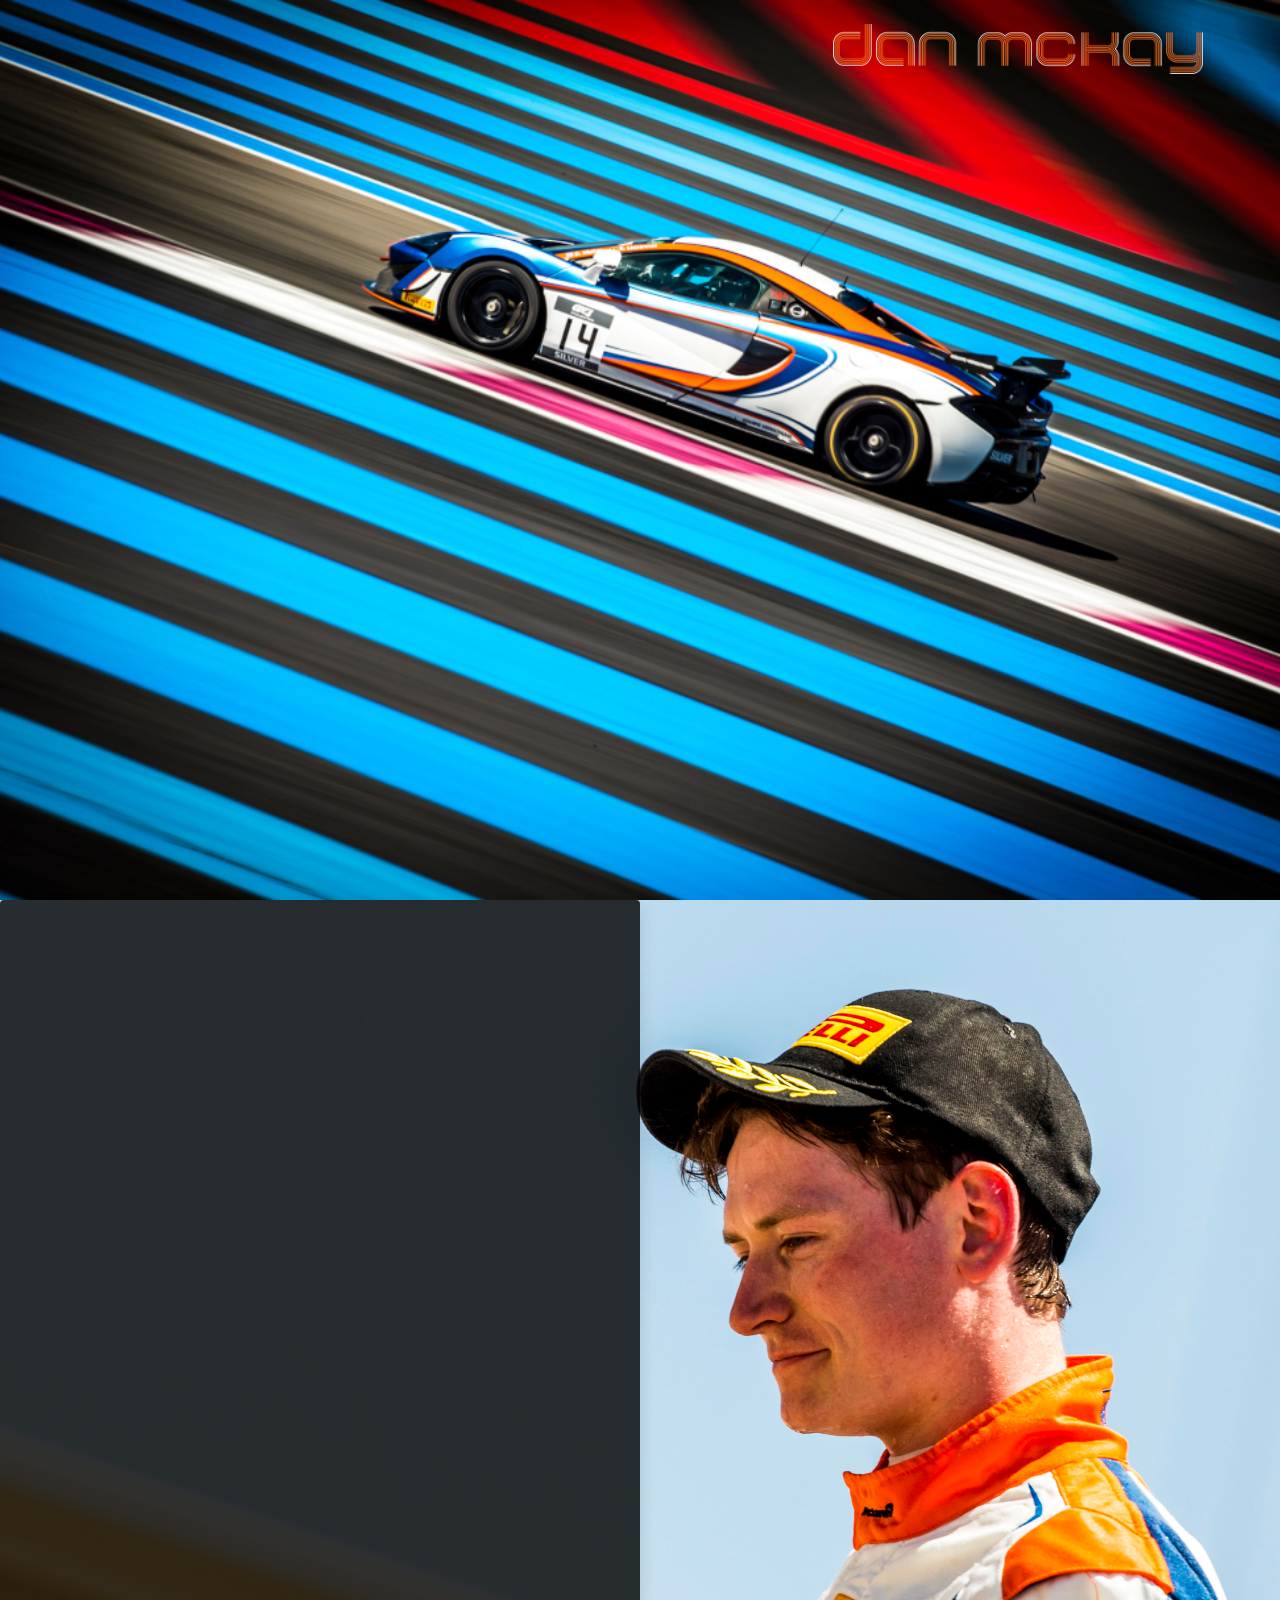
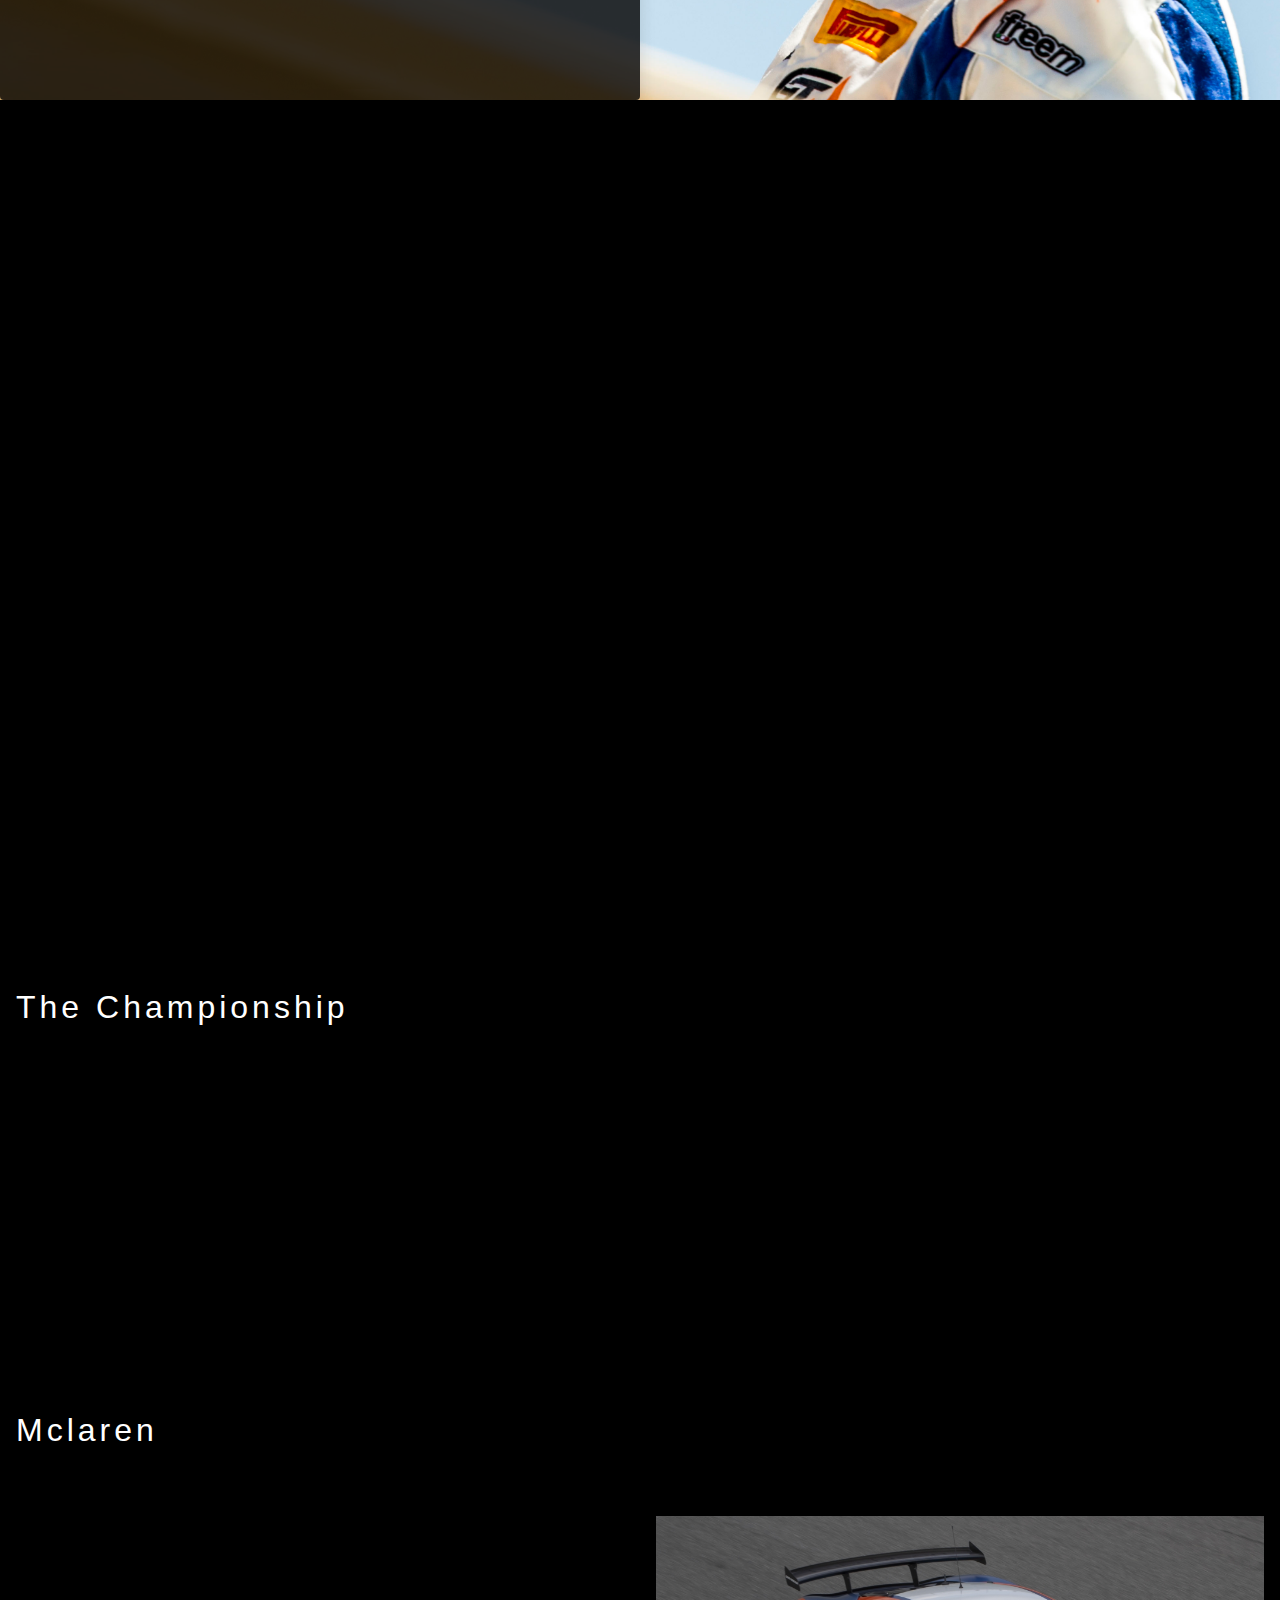
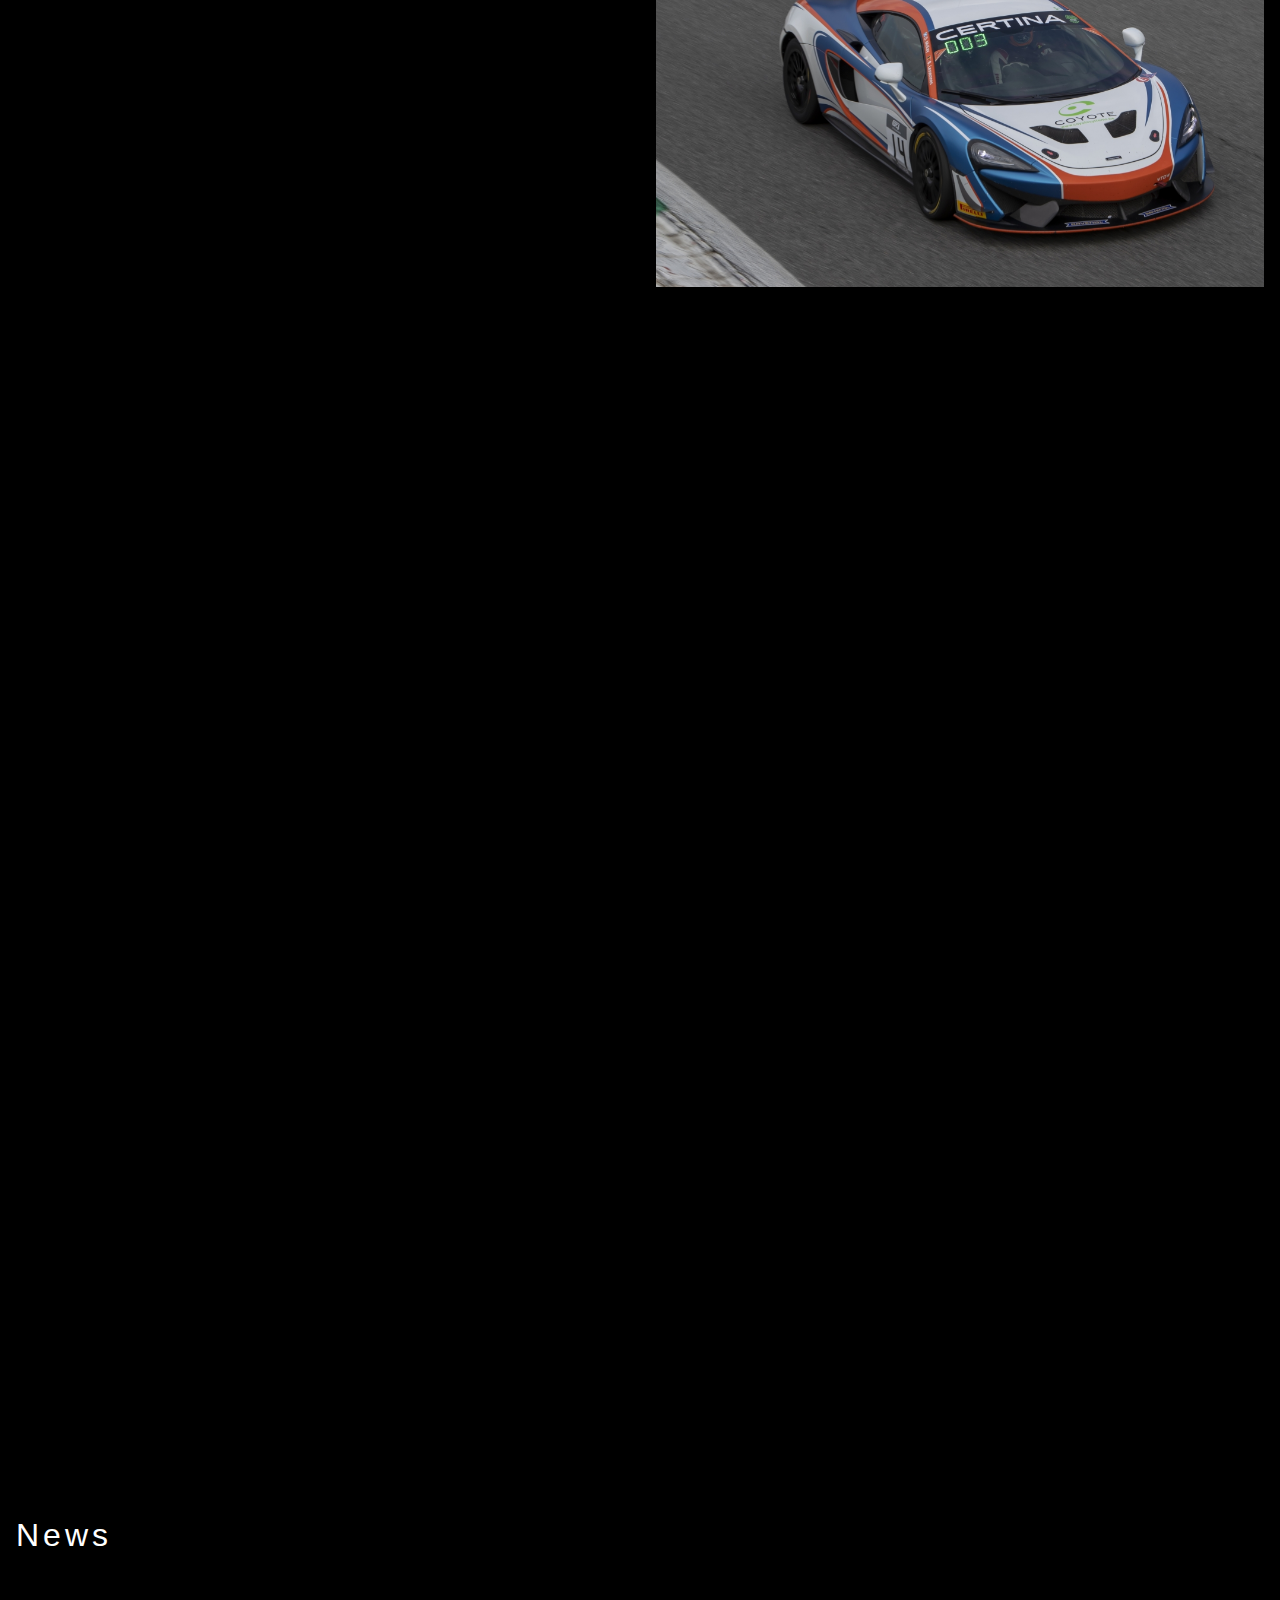
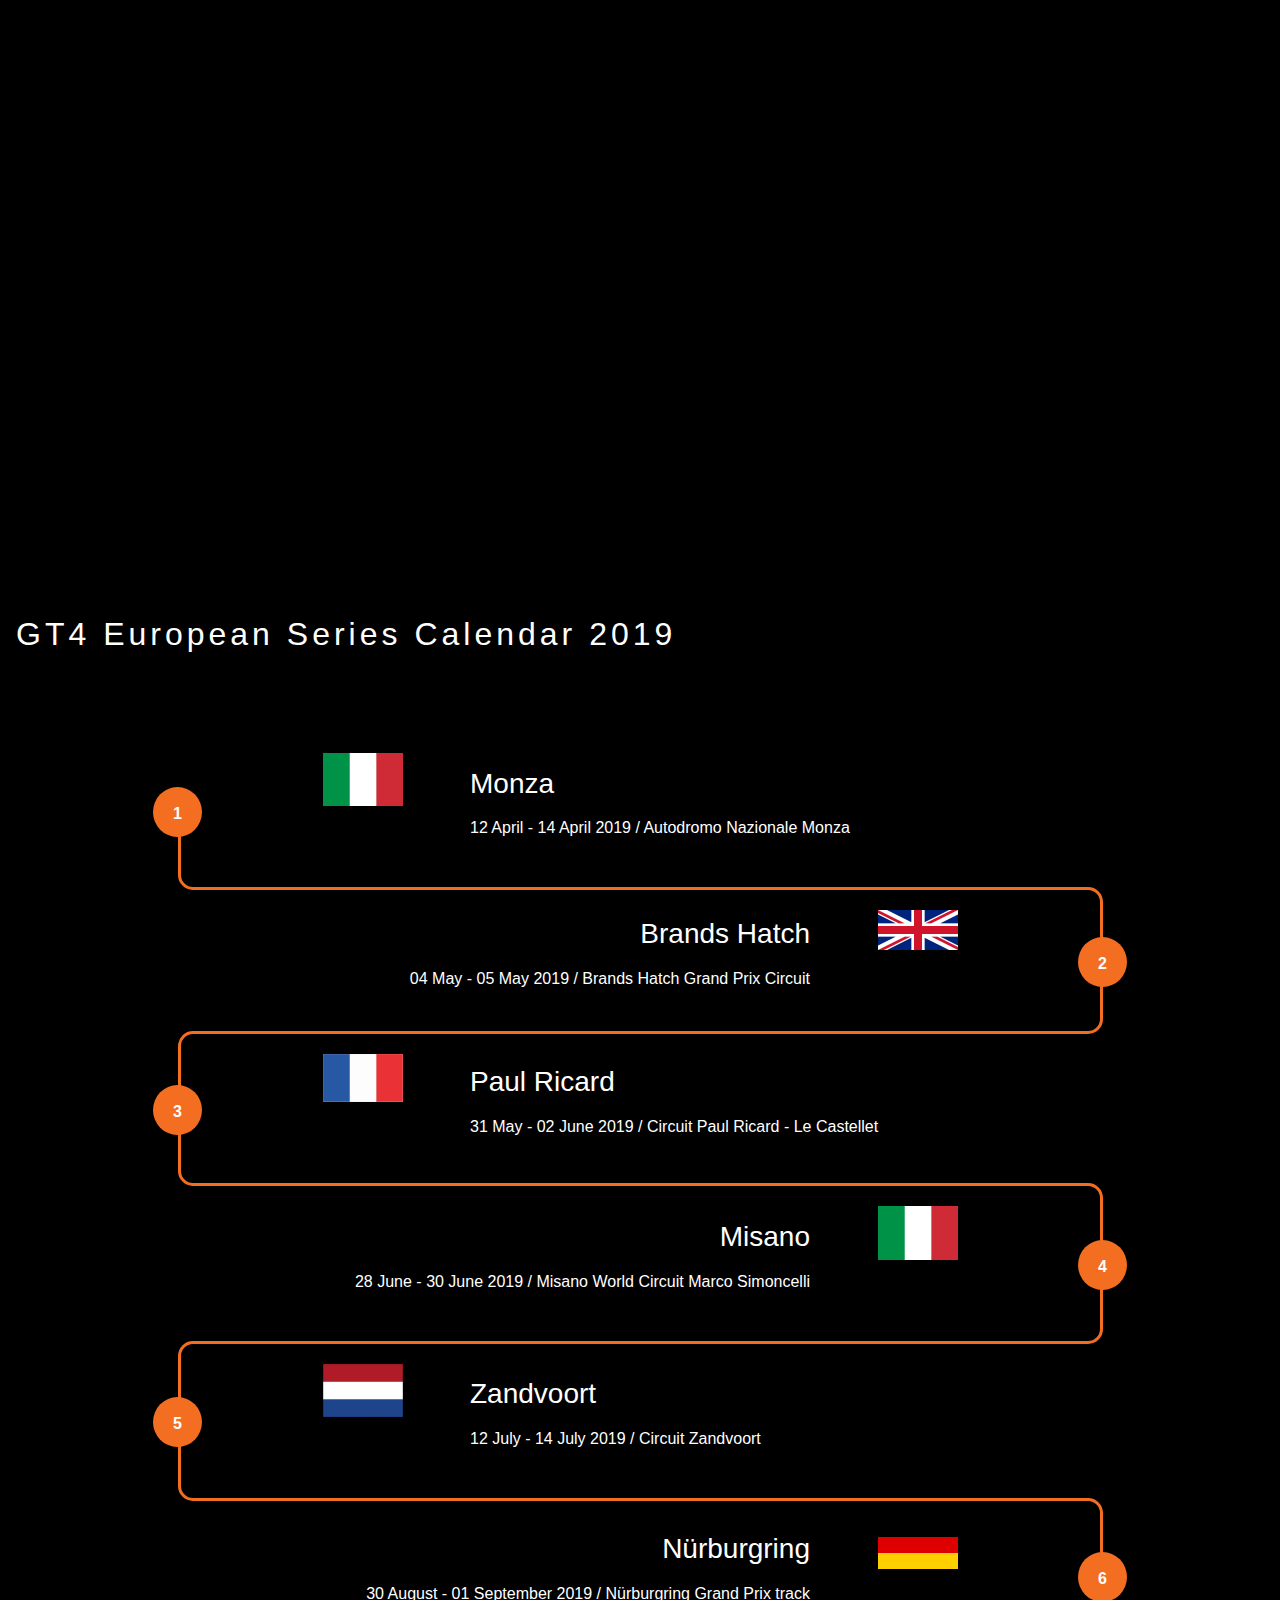
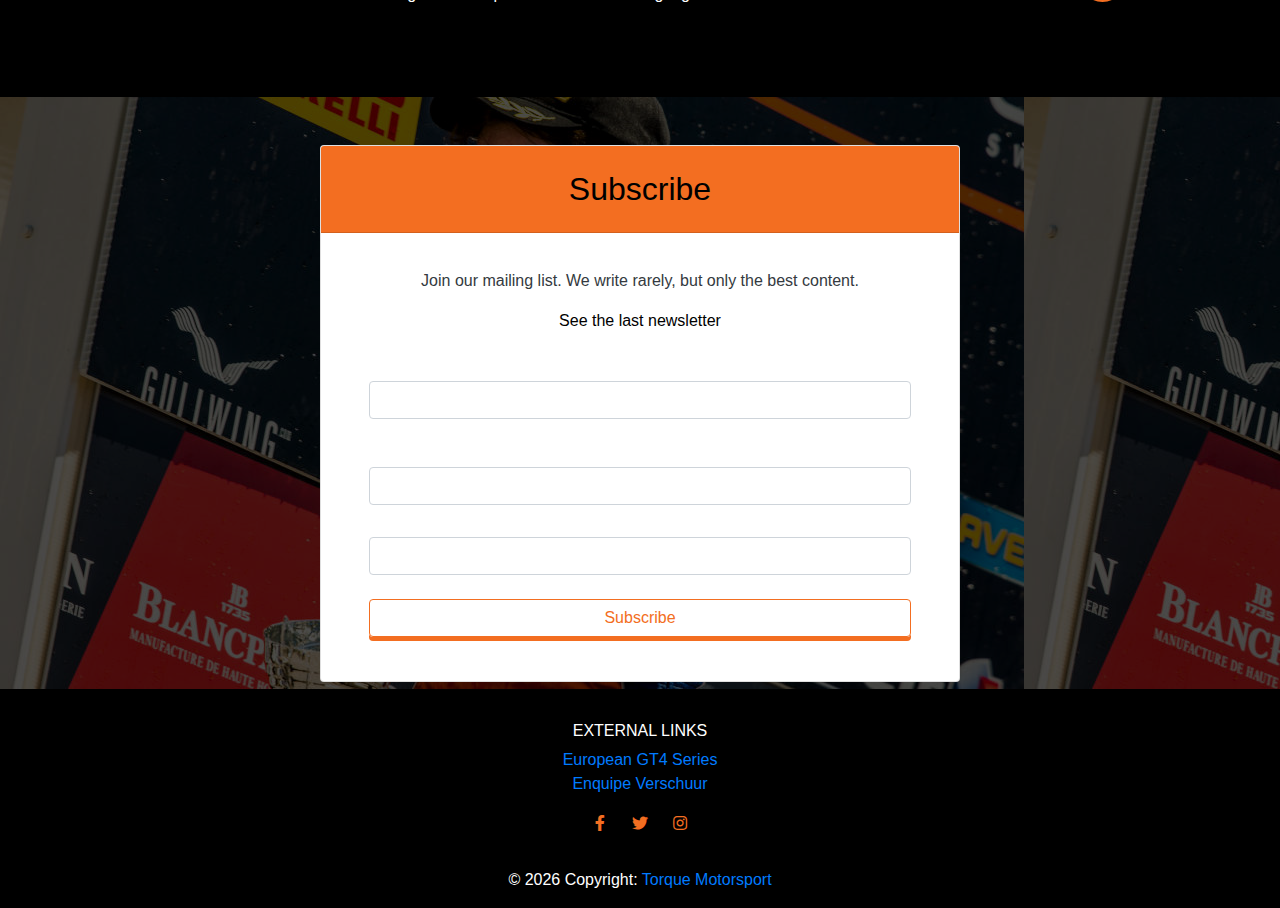
==== commit 6be3d944: "Upaded padding on GT4 section" ====
--- a/index.html
+++ b/index.html
@@ -296,11 +296,13 @@
             </div>
         </section>
 
-        <section id="timeline">     
+        <section id="timeline" class="mb-3">     
             <!-- Timeline -->
             <div class="container-fluid blue-bg">
-                <h2 class="header-font pt-4">GT4 European Series Calendar 2019</h2>
-                <hr class="new9" align="left">
+                <div class="p-3">
+                    <h2 class="header-font pt-4">GT4 European Series Calendar 2019</h2>
+                    <hr class="new9" align="left">
+                </div>
                 <div class="container py-5">
                     <!--first section-->
                     <div class="row align-items-center how-it-works">
--- a/static/css/style.min.css
+++ b/static/css/style.min.css
@@ -1 +1 @@
-body{background-color:#000;color:#fff}.body-font{font-family:upgrade-lights,sans-serif;font-weight:400;font-style:normal}.header-font{font-family:bebas-neue-rounded,sans-serif;font-weight:400;font-style:normal;letter-spacing:.25rem}.sub-font{font-family:titillium-web,sans-serif;font-weight:400;font-style:normal;font-size: 1.5rem;}.news-spacing{margin-top:50px;margin-bottom:20px}.icon-color{color:#f36e21}.icon-color:hover{color:#f36e21}.container-fluid,.row{margin:0;padding:0}.col-sm-6{padding-left:0;padding-right:0}.btn.btn-hover{border:1px solid #f36e21;color:#f36e21;box-shadow:0 4px #f36e21;transition:all 500 ease}.btn.btn-hover:hover{background-color:#000;color:#fff}.btn.btn-hover:active{transform:translateY(4px)}.champ-img1,.champ-img2,.mclaren-img1 .mclaren-img2,.news-img{position:relative;background-position:center;background-repeat:no-repeat;background-size:cover}.champ-img2,.mclaren-img2{width:100%;height:100%}.champ-img1,.champ-img2,.mclaren-img1{padding-top:1rem;width:100%}.news-img{margin:1rem;width:100%}.wow{visibility:hidden}.blog-icon{color:#f36e21;text-align:right;padding-top:10rem;padding-right:2rem}.fa-11x{font-size:15rem}p{margin:1rem 0}.fa-nav{padding-top:.5rem}.bg-color{background-color:#f36e21}.order-1{order:1}.order-2{order:2}.order-3{order:3}.navbar.navbar-expand-lg.navbar-dark.nav-bg,.navbar.navbar-expand-sm.navbar-dark.nav-bg{background-color:#000}#main-nav{top:0}.navbar-nav.ml-auto.nav-style{font-size:1.2rem}.nav-style{text-align:right}.navicons-style{justify-content:flex-end}.icon-cont{margin-left:4rem}#home{height:100vh}.head-cont{height:100vh}.section-container{position:absolute;top:65%;left:0;width:100%}.overlay-home{position:absolute;background:#000;opacity:.7;width:100%}.logo-container{padding:1.5rem 0;width:370px;height:50px;position:absolute;right:4.8rem}.logo-head{width:370px;height:50px}.logo{width:370px;height:50px}#logo-cont{margin-right:4rem}.par-bottom,.par-footer,.par-head,.par-mid,.par-news1,.par-news2,.par-news3{position:relative;background-position:center;background-repeat:no-repeat;background-size:cover}.par-head{background-image:url("../img/GT4 euro series/EquipeVerschuur-3.jpg");background-position-x:38%;opacity:0;min-height:100%}.par-head.head-animation{opacity:1;transition:opacity .5s ease-in}.par-mid{background-image:url("../img/GT4 euro series/EquipeVerschuur-38.jpg");background-position-x:-25rem;height:50rem}.par-news1{background-image:url("../img/1 - Monza/A38I5196.jpg");background-position-x:72%;min-height:100%}.par-news2{background-image:url("../img/McKay stays on top with podium finish on home soil.jpeg");background-position-x:80%;min-height:100%}.par-news3{background-image:url("../img/GT4 euro series/EquipeVerschuur-25.jpg");background-position-x:20%;min-height:100%}.par-bottom{background-image:url("../img/570S GT4-6 1900.jpg");height:50rem}.par-footer{background-image:url("../img/GT4 euro series/EquipeVerschuur-57.jpg");height:50rem}h1.header-font{letter-spacing:1rem;text-underline-position:below;color:#fff}hr.new1,hr.new2,hr.new3,hr.new4,hr.new5,hr.new6,hr.new7,hr.new8,hr.new9{border-top:3px solid #f36e21}hr.new1{position:absolute;top:-1rem;z-index:1}.about{height:90vh}.about-sec{background-image:url("../img/GT4 euro series/dan cut out.jpg");background-position:center;background-repeat:no-repeat;background-size:cover;background-position-y:unset;width:100%;height:100%}.about2{height:55rem;width:100%}.about2-img{height:100%;width:100%}.dan{padding:0}.d-block.d-sm-none.about.mt-5 .conatiner-fluid .col-sm-12{padding-left:0;padding-right:0}.about-container{opacity:.8;background-color:#000;height:100%;position:relative;padding:1rem 2rem;height:100%}#mclaren .container-fluid .row .col-sm-6.d-none.d-sm-none.d-xl-block{height:100%}.desc-cont{background-color:#f36e21;width:100%;height:100%}.d-block.d-lg-none.wow.slideInRight.mt-3{padding:0 15px}.partners-logo{height:100%;width:100%}.gt4-cont{background-color:#fff}#news .card.card-ecommerce .card-footer{background-color:transparent}#news .card-body.card-body-cascade.text-center{background:#fff}#news .card.card-cascade.wider{background-color:#f36e21}#news .card-img-top{height:100%}#news .card-body.card-body-cascade.text-center h3 strong a{color:grey}#news .card-body.card-body-cascade.text-center h3 strong a:hover{color:#f36e21}#news .card .card-body .card-text{color:#000;font-size:1rem}.news-title{background-color:#000;position:absolute;padding-bottom:3%;width:100%;bottom:0;opacity:.8}#news-body .col-sm-6,#news-foot .col-sm-6,#news-head .col-sm-6{padding-left:15px;padding-right:15px}#news-body .container,#news-foot .container,#news-head .container{margin:1rem auto}#news-foot{margin-bottom:2rem}#contactFormModal .btn.btn-hover.btn-rounded.btn-block.z-depth-0.my-4.waves-effect{font:400 11px system-ui}#signup-form .card{padding-left:0;padding-right:0}#signup-form{position:relative;height:37rem;background-attachment:fixed;background-repeat:no-repeat;background:url("../img/GT4 euro series/EquipeVerschuur-56.jpg")}#signup-form .card .sub-font{font-size:2rem;color:#000}#signup-form a.icon-color{color:#000}#signup-form a.icon-color:hover{color:#f36e21}.dark-overlay{position:absolute;top:0;left:0;width:100%;height:100%;background-color:rgba(0,0,0,.7)}footer{padding-top:2rem}@media (max-width:430px){.about-container{top:33rem}}@media (max-width:575px){.logo{width:200px;height:25px}#logo-cont{margin:0}.container{flex-direction:column}.about-container{top:40rem}.about-sec{background-position-x:-55rem}#about{height:126vh}#news .col-md-6{padding-left:0;padding-right:0}}@media (min-width:576px){#main-nav{top:-100%;width:100%;transition:top .3s}.logo,.logo-head{width:300px;height:35px}.logo-container{right:.6rem}}@media (max-width:767px){hr.new2{width:8.9rem}hr.new3{width:15.4rem}hr.new4{width:7.25rem}hr.new5{width:4.25rem}hr.new6{width:100%}hr.new7{width:100%}hr.new8{width:7.5rem}hr.new9{width:18.2rem}}@media (min-width:768px){.par-bottom,.par-head,.par-mid,.par-news1,.par-news2,.par-news3{position:relative;background-attachment:fixed;background-position:center;background-repeat:no-repeat;background-size:cover}hr.new1,hr.new2,hr.new3,hr.new4,hr.new5,hr.new8,hr.new9{border-top:3px solid #f36e21;width:0;transition:width 1.5s ease-in}.contact-information{margin-top:3rem}}@media (min-width:768px) and (max-width:1023px){#championship .container-fluid .col-sm-6 .body-font{padding:4rem 0}.blog-icon{padding-top:10rem;padding-right:2rem}.fa-11x{font-size:15rem}}@media (max-width:991px){.nav-cont{order:1!important}.icon-cont{order:2!important}.collapsing-cont{order:3!important}.logo{order:2!important}.navbar-toggler{order:0}.nav-cont{align-items:self-start}.nav-style{text-align:left}.navicons-style{justify-content:flex-start}.icon-cont{margin-left:0}}@media (min-width:992px){.logo,.logo-head{width:370px;height:50px}.logo-container{right:4.8rem}}@media (min-width:1024px){.section-container{top:70%;width:50%}}@media (min-width:1024px) and (max-width:1439px){#championship .container-fluid .col-sm-6 .body-font{padding:6rem 0}.blog-icon{padding-top:15rem;padding-right:4rem}.fa-11x{font-size:12rem}.about{height:50rem}}@media (min-width:1440px) and (max-width:2559px){.body-font{font-size:1.3rem}.header-font{font-size:4rem}.header-font.wow.fadeInRightBig.pt-4{letter-spacing:.5rem}#championship .container-fluid .col-sm-6 .body-font{padding:7rem 0}.about-container{padding:6rem}.about-text{padding-top:2rem}#championship .container-fluid .col-sm-6 .body-font{padding:4rem 0}.desc-cont{padding:6rem}}@media (min-width:1440px) and (max-width:1739px){#championship .container-fluid .col-sm-6 .body-font{padding:20rem 0}.blog-icon{padding-top:15rem;padding-right:10rem}.fa-11x{font-size:15rem}}@media (min-width:1740px) and (max-width:2199px){.blog-icon{padding-top:25rem;padding-right:10rem}}@media (min-width:2200px){.blog-icon{padding-top:30rem;padding-right:10rem}.fa-11x{font-size:30rem}}@media (min-width:2560px){#championship .container-fluid .col-sm-6 .body-font{padding:11rem 0}#mclaren .container-fluid .col-sm-12.col-xl-6{padding:2rem 1rem}h1.header-font{font-size:6rem}.header-font{font-size:4.5rem}.body-font{font-size:2.5rem}.container{max-width:1600px}.about-text{padding-top:5rem}.about-container{padding:2rem 5rem}#news .body-font.wow{padding-top:2rem}#news .card .card-body .card-title{font-size:2rem}#news .card .card-body .card-text{font-size:1.5rem}}+body{background-color:#000;color:#fff}.body-font{font-family:upgrade-lights,sans-serif;font-weight:400;font-style:normal}.header-font{font-family:bebas-neue-rounded,sans-serif;font-weight:400;font-style:normal;letter-spacing:.25rem}.sub-font{font-family:titillium-web,sans-serif;font-weight:400;font-style:normal;font-size: 1.5rem;}.news-spacing{margin-top:50px;margin-bottom:20px}.icon-color{color:#f36e21}.icon-color:hover{color:#f36e21}.container-fluid,.row{margin:0;padding:0}.col-sm-6{padding-left:0;padding-right:0}.btn.btn-hover{border:1px solid #f36e21;color:#f36e21;box-shadow:0 4px #f36e21;transition:all 500 ease}.btn.btn-hover:hover{background-color:#000;color:#fff}.btn.btn-hover:active{transform:translateY(4px)}.champ-img1,.champ-img2,.mclaren-img1 .mclaren-img2,.news-img{position:relative;background-position:center;background-repeat:no-repeat;background-size:cover}.champ-img2,.mclaren-img2{width:100%;height:100%}.champ-img1,.champ-img2,.mclaren-img1{padding-top:1rem;width:100%}.news-img{margin:1rem;width:100%}.wow{visibility:hidden}.blog-icon{color:#f36e21;text-align:right;padding-top:10rem;padding-right:2rem}.fa-11x{font-size:15rem}p{margin:1rem 0}.fa-nav{padding-top:.5rem}.bg-color{background-color:#f36e21}.order-1{order:1}.order-2{order:2}.order-3{order:3}.navbar.navbar-expand-lg.navbar-dark.nav-bg,.navbar.navbar-expand-sm.navbar-dark.nav-bg{background-color:#000}#main-nav{top:0}.navbar-nav.ml-auto.nav-style{font-size:1.2rem}.nav-style{text-align:right}.navicons-style{justify-content:flex-end}.icon-cont{margin-left:4rem}#home{height:100vh}.head-cont{height:100vh}.section-container{position:absolute;top:65%;left:0;width:100%}.overlay-home{position:absolute;background:#000;opacity:.7;width:100%}.logo-container{padding:1.5rem 0;width:370px;height:50px;position:absolute;right:4.8rem}.logo-head{width:370px;height:50px}.logo{width:370px;height:50px}#logo-cont{margin-right:4rem}.par-bottom,.par-footer,.par-head,.par-mid,.par-news1,.par-news2,.par-news3{position:relative;background-position:center;background-repeat:no-repeat;background-size:cover}.par-head{background-image:url("../img/GT4 euro series/EquipeVerschuur-3.jpg");background-position-x:38%;opacity:0;min-height:100%}.par-head.head-animation, .par-news1.head-animation, .par-news2.head-animation,.par-news3.head-animation{opacity:1;transition:opacity .5s ease-in}.par-mid{background-image:url("../img/GT4 euro series/EquipeVerschuur-38.jpg");background-position-x:-25rem;height:50rem}.par-news1{background-image:url("../img/1 - Monza/A38I5196.jpg");background-position-x:72%;min-height:100%;opacity:0}.par-news2{background-image:url("../img/McKay stays on top with podium finish on home soil.jpeg");background-position-x:80%;min-height:100%;opacity:0}.par-news3{background-image:url("../img/GT4 euro series/EquipeVerschuur-25.jpg");background-position-x:20%;min-height:100%;opacity:0}.par-bottom{background-image:url("../img/570S GT4-6 1900.jpg");height:50rem}.par-footer{background-image:url("../img/GT4 euro series/EquipeVerschuur-57.jpg");height:50rem}h1.header-font{letter-spacing:1rem;text-underline-position:below;color:#fff}hr.new1,hr.new2,hr.new3,hr.new4,hr.new5,hr.new6,hr.new7,hr.new8,hr.new9{border-top:3px solid #f36e21}hr.new1{position:absolute;top:-1rem;z-index:1}.about{height:90vh}.about-sec{background-image:url("../img/GT4 euro series/dan cut out.jpg");background-position:center;background-repeat:no-repeat;background-size:cover;background-position-y:unset;width:100%;height:100%}.about2{height:55rem;width:100%}.about2-img{height:100%;width:100%}.dan{padding:0}.d-block.d-sm-none.about.mt-5 .conatiner-fluid .col-sm-12{padding-left:0;padding-right:0}.about-container{opacity:.8;background-color:#000;height:100%;position:relative;padding:1rem 2rem;height:100%}#mclaren .container-fluid .row .col-sm-6.d-none.d-sm-none.d-xl-block{height:100%}.desc-cont{background-color:#f36e21;width:100%;height:100%}.d-block.d-lg-none.wow.slideInRight.mt-3{padding:0 15px}.partners-logo{height:100%;width:100%}.gt4-cont{background-color:#fff}#news .card.card-ecommerce .card-footer{background-color:transparent}#news .card-body.card-body-cascade.text-center{background:#fff}#news .card.card-cascade.wider{background-color:#f36e21}#news .card-img-top{height:100%}#news .card-body.card-body-cascade.text-center h3 strong a{color:grey}#news .card-body.card-body-cascade.text-center h3 strong a:hover{color:#f36e21}#news .card .card-body .card-text{color:#000;font-size:1rem}.news-title{background-color:#000;position:absolute;padding-bottom:3%;width:100%;bottom:0;opacity:.8}#news-body .col-sm-6,#news-foot .col-sm-6,#news-head .col-sm-6{padding-left:15px;padding-right:15px}#news-body .container,#news-foot .container,#news-head .container{margin:1rem auto}#news-foot{margin-bottom:2rem}#contactFormModal .btn.btn-hover.btn-rounded.btn-block.z-depth-0.my-4.waves-effect{font:400 11px system-ui}#signup-form .card{padding-left:0;padding-right:0}#signup-form{position:relative;height:37rem;background-attachment:fixed;background-repeat:no-repeat;background:url("../img/GT4 euro series/EquipeVerschuur-56.jpg")}#signup-form .card .sub-font{font-size:2rem;color:#000}#signup-form a.icon-color{color:#000}#signup-form a.icon-color:hover{color:#f36e21}.dark-overlay{position:absolute;top:0;left:0;width:100%;height:100%;background-color:rgba(0,0,0,.7)}footer{padding-top:2rem}@media (max-width:430px){.about-container{top:33rem}}@media (max-width:575px){.logo{width:200px;height:25px}#logo-cont{margin:0}.container{flex-direction:column}.about-container{top:40rem}.about-sec{background-position-x:-55rem}#about{height:126vh}#news .col-md-6{padding-left:0;padding-right:0}}@media (min-width:576px){#main-nav{top:-100%;width:100%;transition:top .3s}.logo,.logo-head{width:300px;height:35px}.logo-container{right:.6rem}}@media (max-width:767px){hr.new2{width:8.9rem}hr.new3{width:15.4rem}hr.new4{width:7.25rem}hr.new5{width:4.25rem}hr.new6{width:100%}hr.new7{width:100%}hr.new8{width:7.5rem}hr.new9{width:18.2rem}}@media (min-width:768px){.par-bottom,.par-head,.par-mid,.par-news1,.par-news2,.par-news3{position:relative;background-attachment:fixed;background-position:center;background-repeat:no-repeat;background-size:cover}hr.new1,hr.new2,hr.new3,hr.new4,hr.new5,hr.new8,hr.new9{border-top:3px solid #f36e21;width:0;transition:width 1.5s ease-in}.contact-information{margin-top:3rem}}@media (min-width:768px) and (max-width:1023px){#championship .container-fluid .col-sm-6 .body-font{padding:4rem 0}.blog-icon{padding-top:10rem;padding-right:2rem}.fa-11x{font-size:15rem}}@media (max-width:991px){.nav-cont{order:1!important}.icon-cont{order:2!important}.collapsing-cont{order:3!important}.logo{order:2!important}.navbar-toggler{order:0}.nav-cont{align-items:self-start}.nav-style{text-align:left}.navicons-style{justify-content:flex-start}.icon-cont{margin-left:0}}@media (min-width:992px){.logo,.logo-head{width:370px;height:50px}.logo-container{right:4.8rem}}@media (min-width:1024px){.section-container{top:70%;width:50%}}@media (min-width:1024px) and (max-width:1439px){#championship .container-fluid .col-sm-6 .body-font{padding:6rem 0}.blog-icon{padding-top:15rem;padding-right:4rem}.fa-11x{font-size:12rem}.about{height:50rem}}@media (min-width:1440px) and (max-width:2559px){.body-font{font-size:1.3rem}.header-font{font-size:4rem}.header-font.wow.fadeInRightBig.pt-4{letter-spacing:.5rem}#championship .container-fluid .col-sm-6 .body-font{padding:7rem 0}.about-container{padding:6rem}.about-text{padding-top:2rem}#championship .container-fluid .col-sm-6 .body-font{padding:4rem 0}.desc-cont{padding:6rem}}@media (min-width:1440px) and (max-width:1739px){#championship .container-fluid .col-sm-6 .body-font{padding:20rem 0}.blog-icon{padding-top:15rem;padding-right:10rem}.fa-11x{font-size:15rem}}@media (min-width:1740px) and (max-width:2199px){.blog-icon{padding-top:25rem;padding-right:10rem}}@media (min-width:2200px){.blog-icon{padding-top:30rem;padding-right:10rem}.fa-11x{font-size:30rem}}@media (min-width:2560px){#championship .container-fluid .col-sm-6 .body-font{padding:11rem 0}#mclaren .container-fluid .col-sm-12.col-xl-6{padding:2rem 1rem}h1.header-font{font-size:6rem}.header-font{font-size:4.5rem}.body-font{font-size:2.5rem}.container{max-width:1600px}.about-text{padding-top:5rem}.about-container{padding:2rem 5rem}#news .body-font.wow{padding-top:2rem}#news .card .card-body .card-title{font-size:2rem}#news .card .card-body .card-text{font-size:1.5rem}}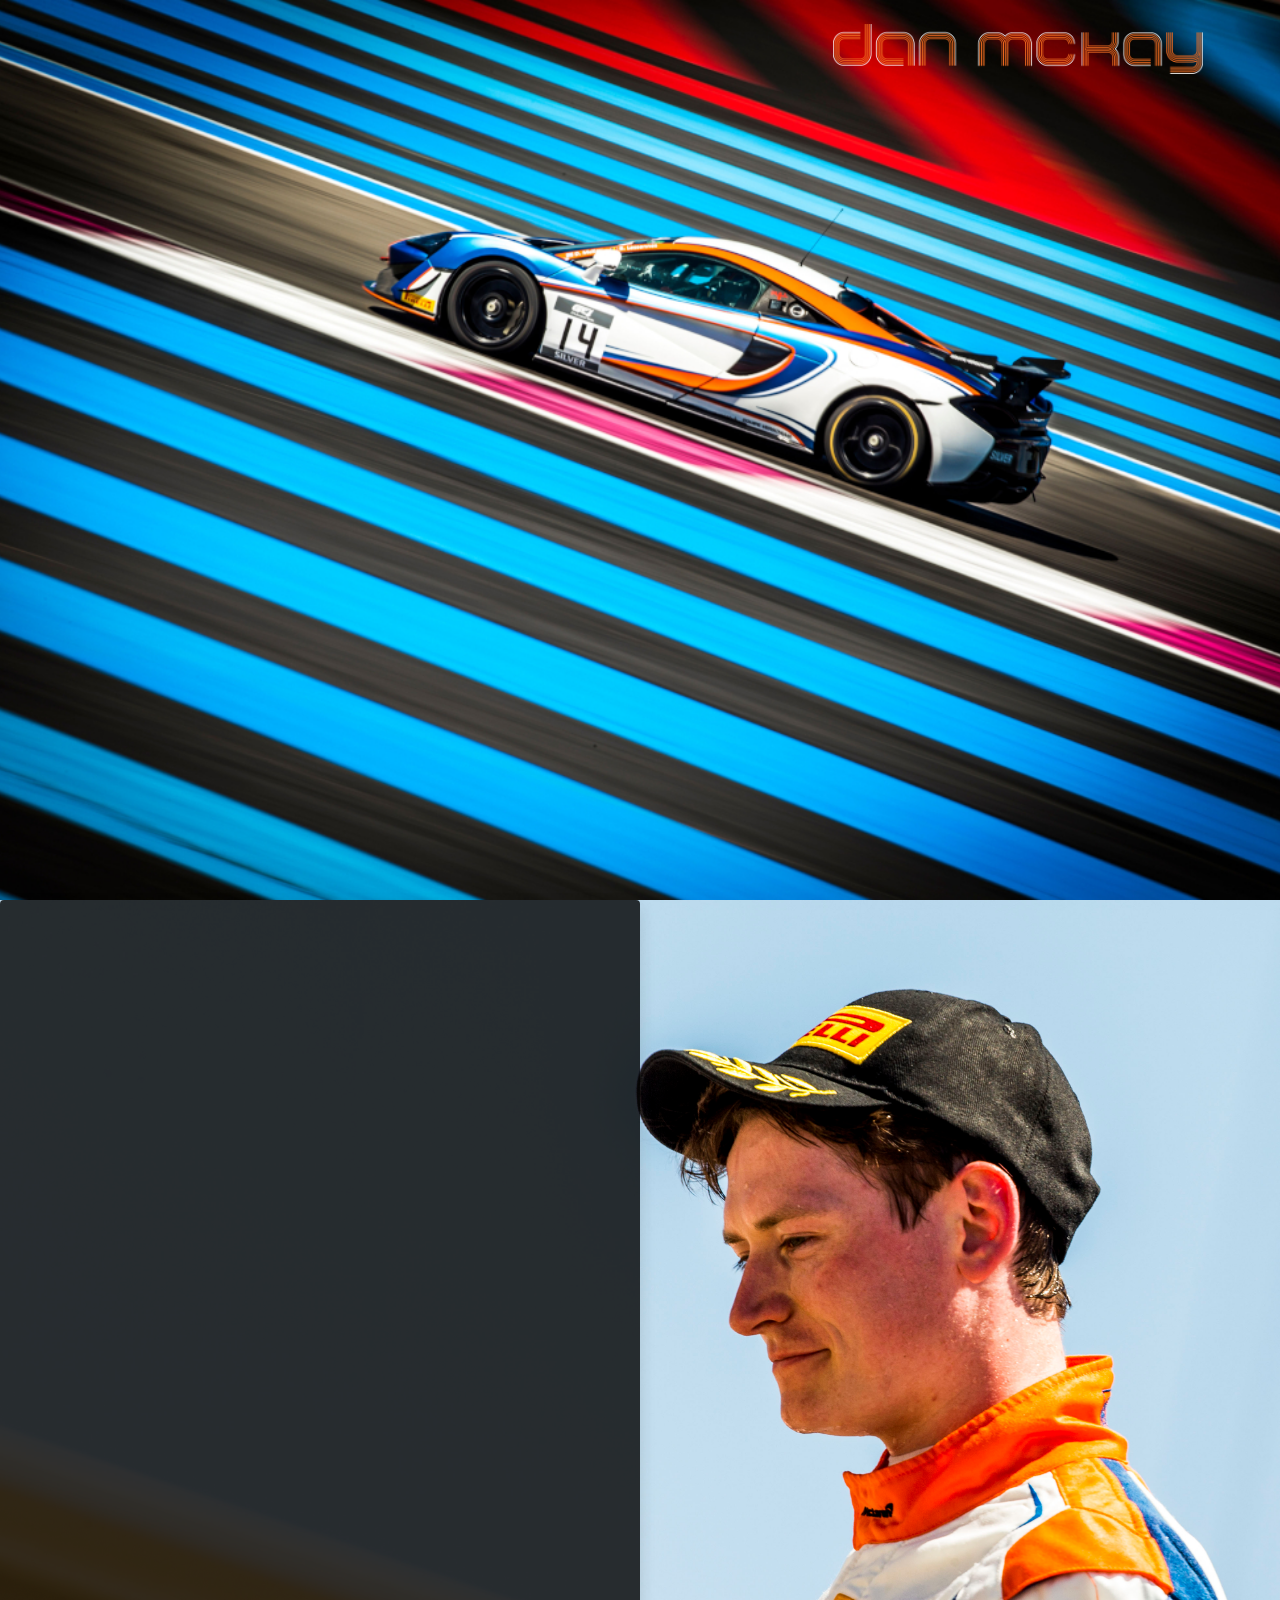
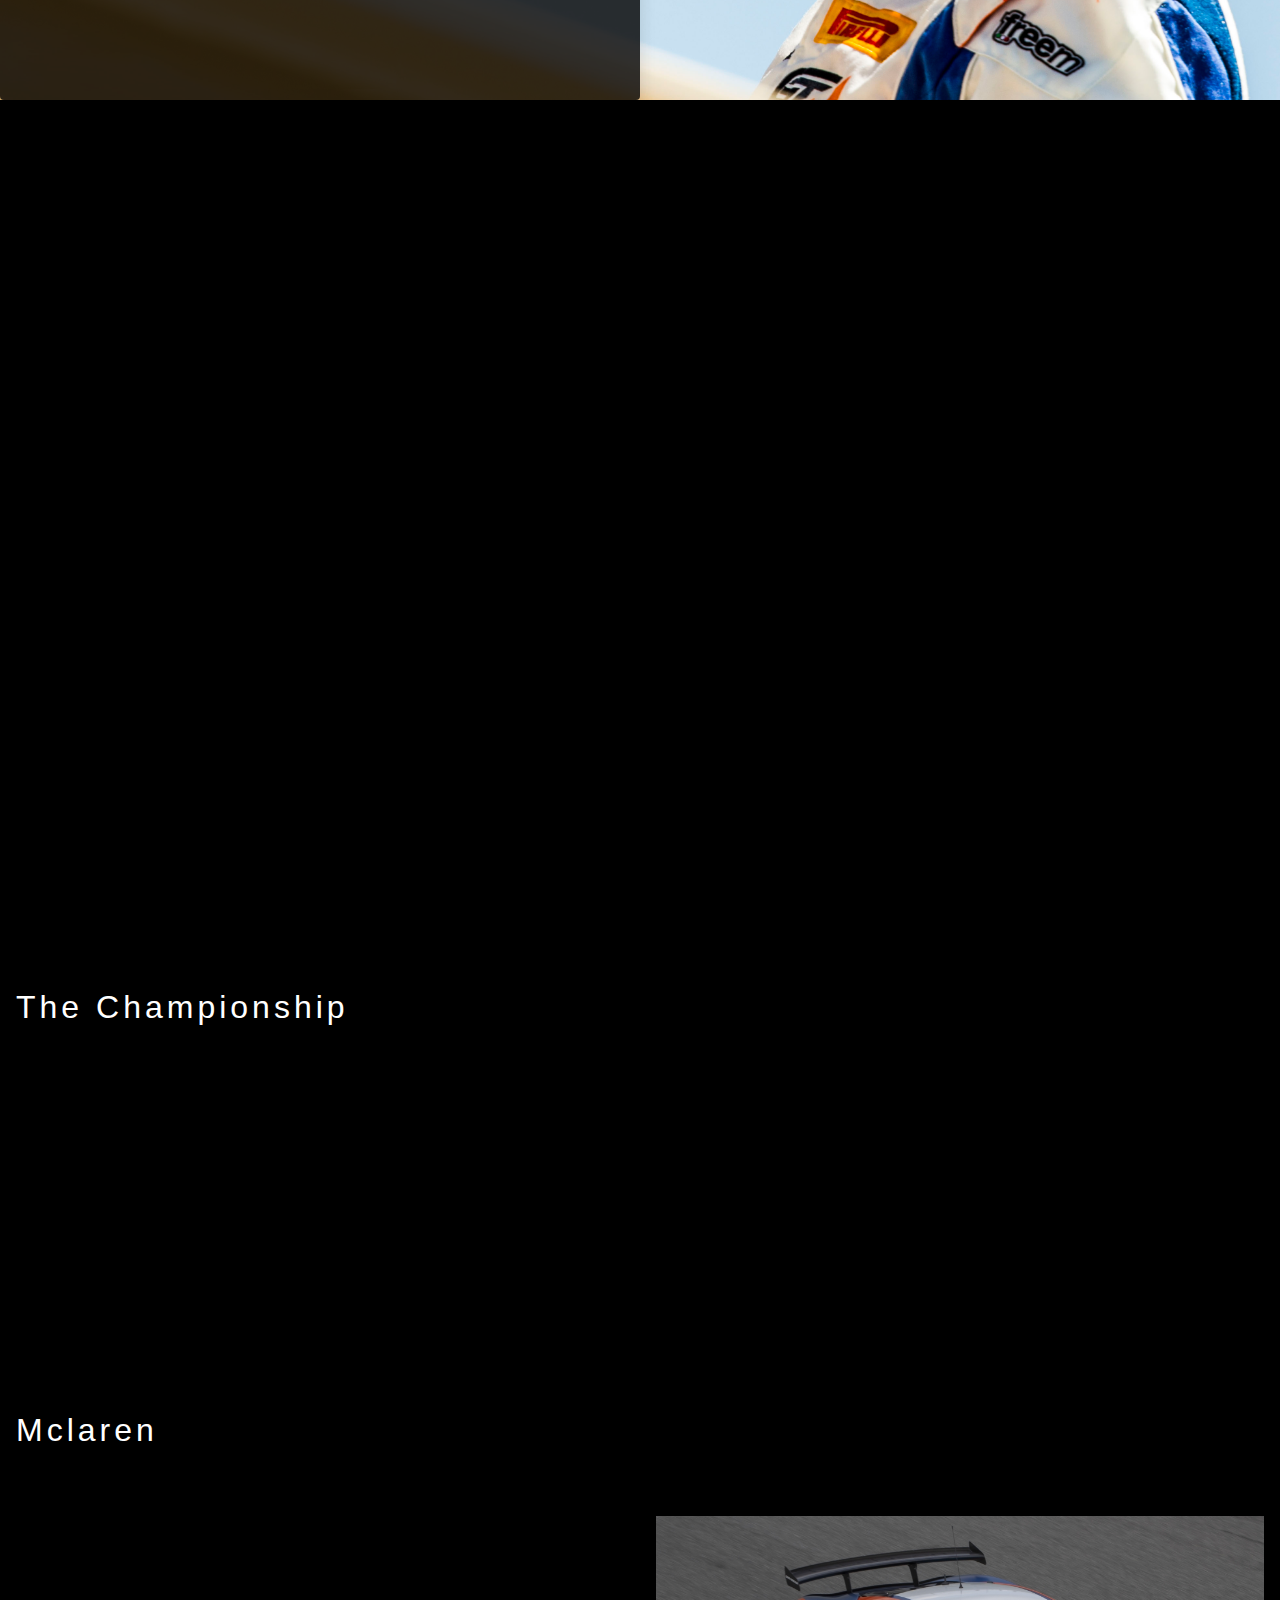
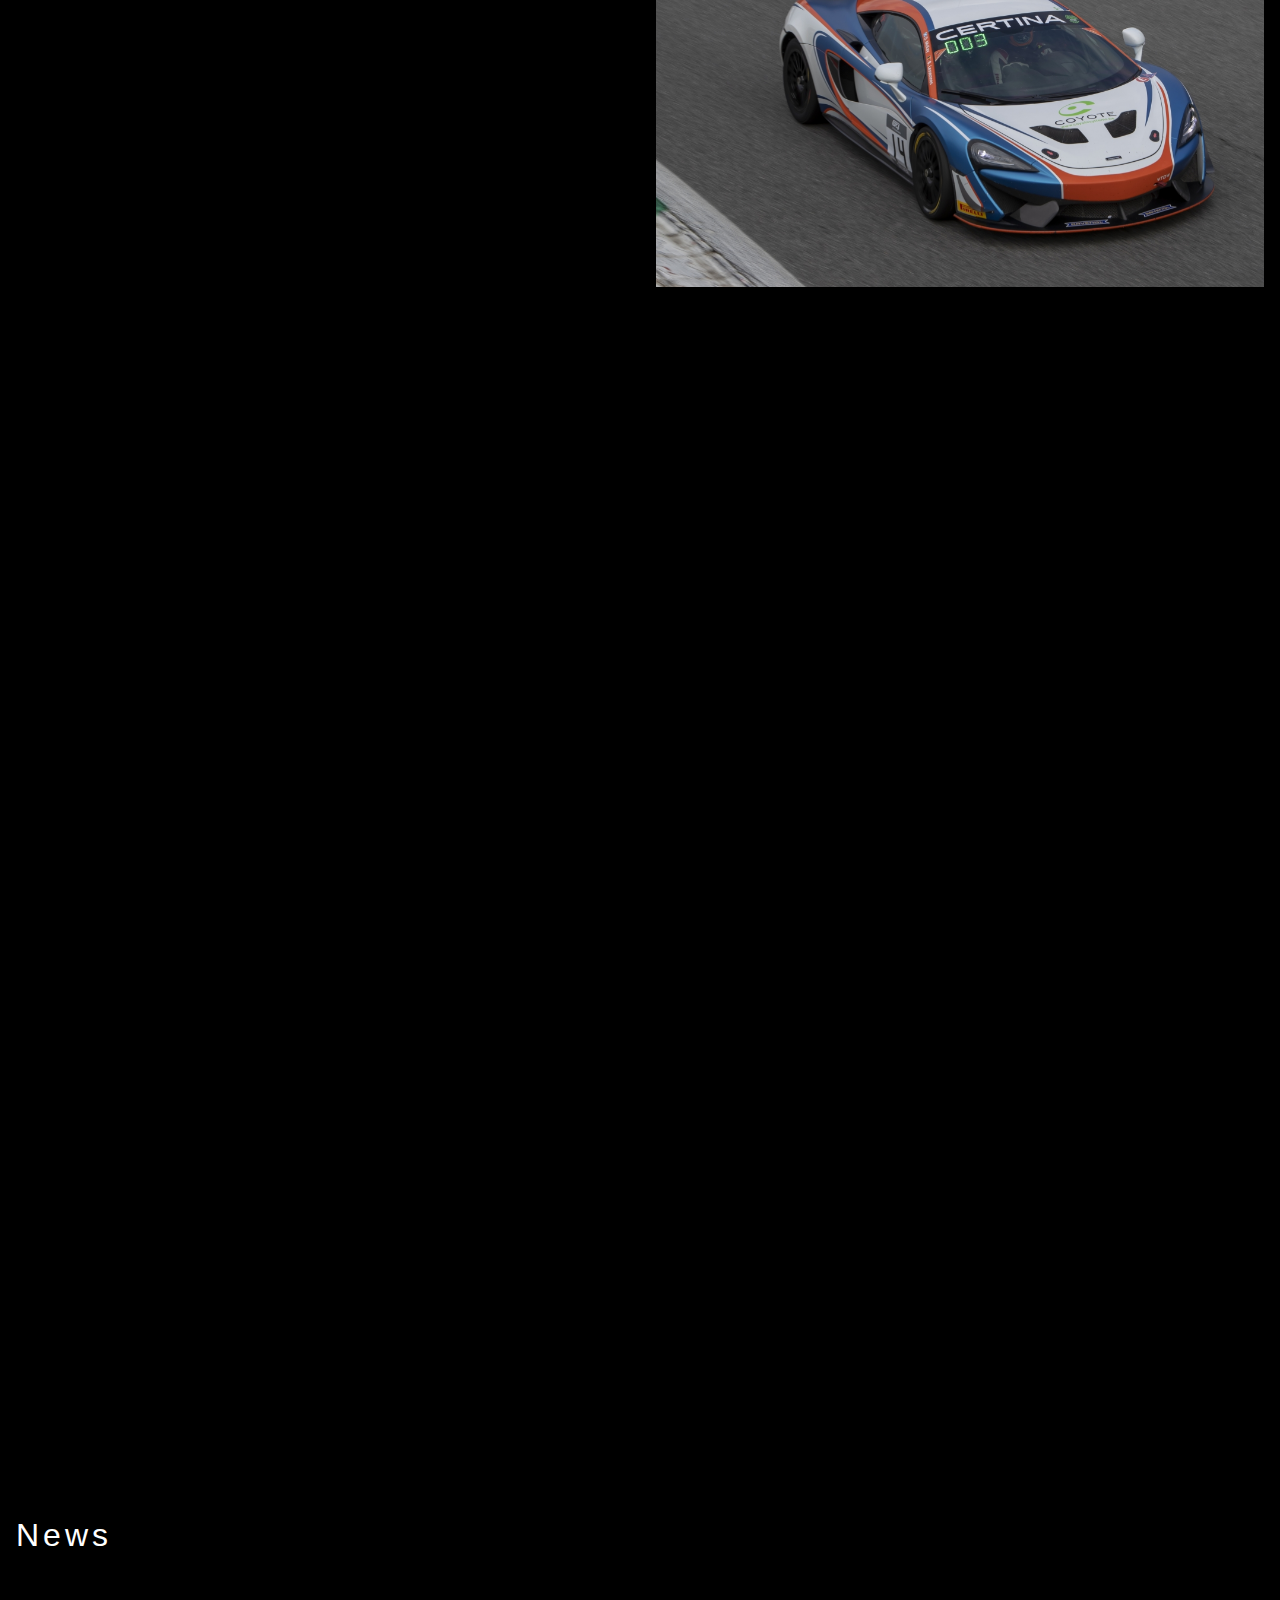
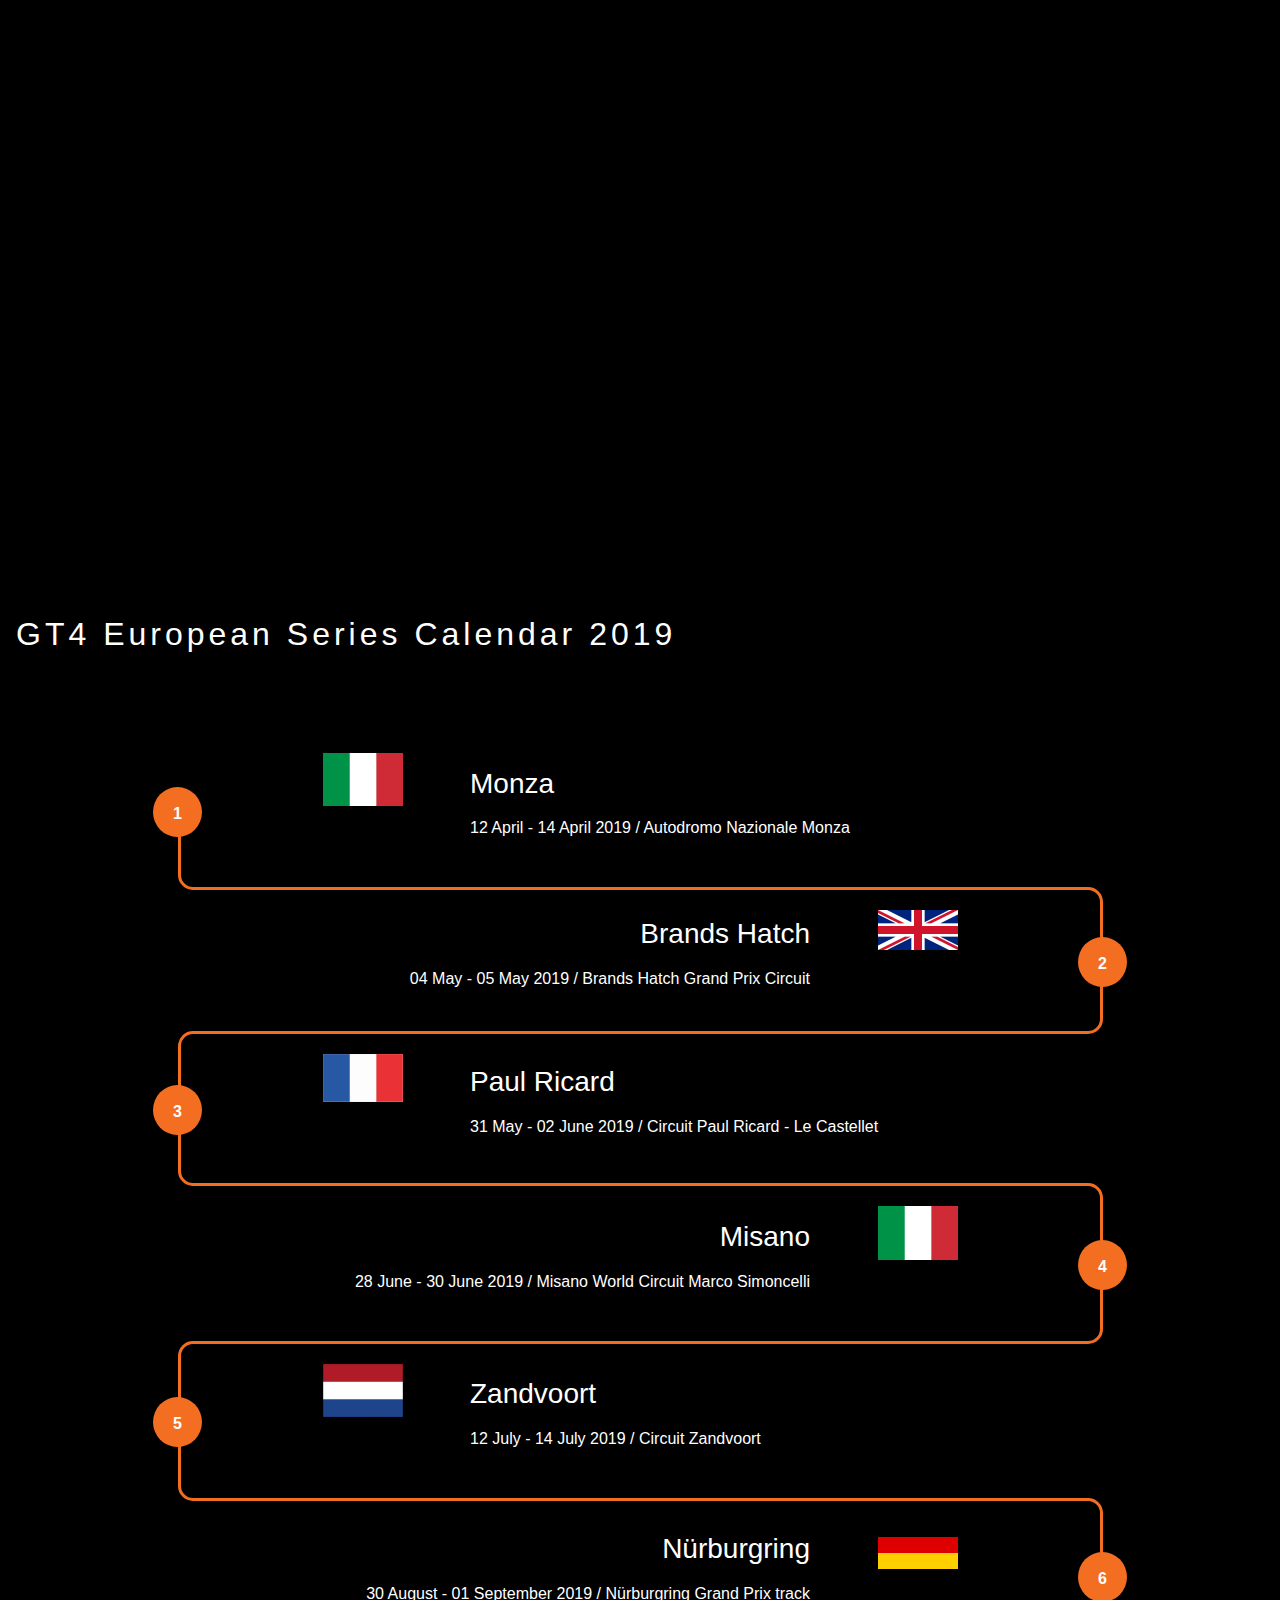
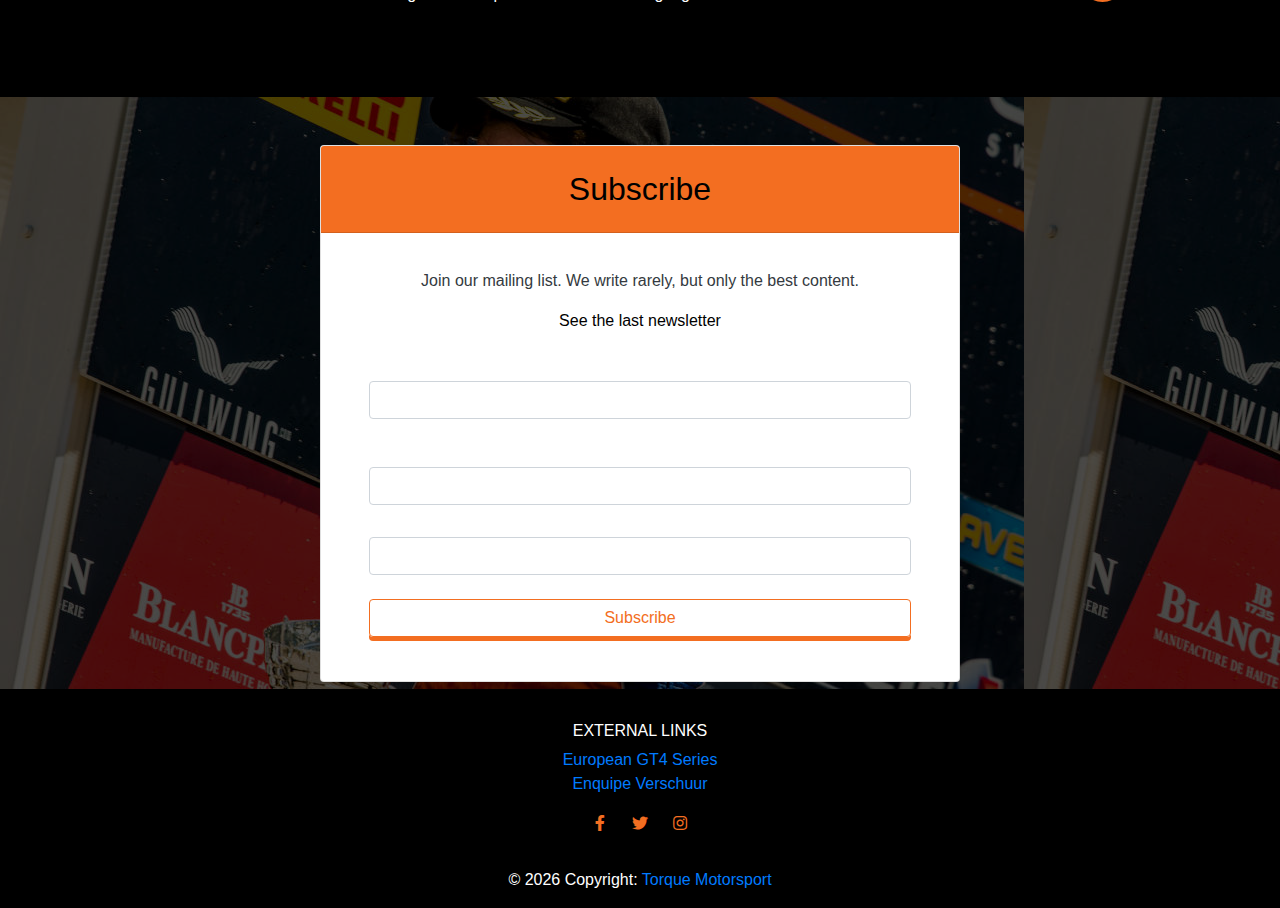
==== commit cadce1f5: "Updated form" ====
--- a/index.html
+++ b/index.html
@@ -19,6 +19,8 @@
     <link rel="stylesheet" href="./static/css/style.min.css">
     <link rel="stylesheet" href="./static/css/timeline.min.css">
     <title>Daniel McKay - Professional Scottish Racing Driver</title>
+    <!-- g-reCaptcha -->
+    <script async defer src="https://www.google.com/recaptcha/api.js"></script>
     <!-- Global site tag (gtag.js) - Google Analytics -->
     <script async src="https://www.googletagmanager.com/gtag/js?id=UA-142329778-1"></script>
     <script>
@@ -505,33 +507,34 @@
                     <span aria-hidden="true">&times;</span>
                     </button>
                 </div>
-                <form method="POST" action="%64%6d%63%6b%61%79%39%31%40%67%6d%61%69%6c%2e%63%6f%6d">
+                <form action="https://formkeep.com/f/faa3420dfee8" accept-charset="UTF-8" enctype="multipart/form-data" method="POST">
                     <div class="modal-body mx-3 body-font">
                         <div class="md-form mb-5">
                             <i class="fas fa-user prefix grey-text"></i>
                             <label data-error="wrong" data-success="right" for="name">Your name</label>
-                            <input type="text" id="name" class="form-control validate" name="name">
+                            <input type="text" id="name" class="form-control validate">
                         </div>
 
                         <div class="md-form mb-5">
                             <i class="fas fa-envelope prefix grey-text"></i>
                             <label data-error="wrong" data-success="right" for="email">Your email</label>
-                            <input type="email" id="email" class="form-control validate" name="email">
+                            <input type="email" id="email" class="form-control validate">
                         </div>
 
                         <div class="md-form mb-5">
                             <i class="fas fa-tag prefix grey-text"></i>
                             <label data-error="wrong" data-success="right" for="subject">Subject</label>
-                            <input type="text" id="subject" class="form-control validate" name="subject">
+                            <input type="text" id="subject" class="form-control validate">
                         </div>
 
                         <div class="md-form">
                             <i class="fas fa-pencil prefix grey-text"></i>
                             <label data-error="wrong" data-success="right" for="message">Your message</label>
-                            <textarea type="text" id="message" class="md-textarea form-control" name="message" rows="4"></textarea>
+                            <textarea type="text" id="message" class="md-textarea form-control" rows="4"></textarea>
                         </div>
                     </div>
                     <div class="modal-footer d-flex justify-content-center body-font">
+                        <div class="g-recaptcha" data-sitekey="6Lcxa6kUAAAAAKZVhGL-1WyRWgMorVOfOIsjIohM"></div>
                         <button class="btn btn-hover btn-rounded btn-block z-depth-0 my-4 waves-effect" type="submit">Send <i class="fas fa-paper-plane-o ml-1"></i></button>
                     </div>
                 </form>
@@ -596,7 +599,11 @@
     <script type="text/javascript" src="https://cdnjs.cloudflare.com/ajax/libs/twitter-bootstrap/4.3.1/js/bootstrap.min.js"></script>
     <!-- MDB core JavaScript -->
     <script type="text/javascript" src="https://cdnjs.cloudflare.com/ajax/libs/mdbootstrap/4.8.0/js/mdb.min.js"></script>
+    <script src="https://www.emailmeform.com/builder/forms/jsform/cUeWGb87RSgI4n" type="text/javascript"></script>
     <script src="./static/js/script.min.js"></script>
     <script src="./static/js/jquery.min.js"></script>
   </body>
-</html>+</html>
+
+
+
--- a/static/css/style.min.css
+++ b/static/css/style.min.css
@@ -1 +1 @@
-body{background-color:#000;color:#fff}.body-font{font-family:upgrade-lights,sans-serif;font-weight:400;font-style:normal}.header-font{font-family:bebas-neue-rounded,sans-serif;font-weight:400;font-style:normal;letter-spacing:.25rem}.sub-font{font-family:titillium-web,sans-serif;font-weight:400;font-style:normal;font-size: 1.5rem;}.news-spacing{margin-top:50px;margin-bottom:20px}.icon-color{color:#f36e21}.icon-color:hover{color:#f36e21}.container-fluid,.row{margin:0;padding:0}.col-sm-6{padding-left:0;padding-right:0}.btn.btn-hover{border:1px solid #f36e21;color:#f36e21;box-shadow:0 4px #f36e21;transition:all 500 ease}.btn.btn-hover:hover{background-color:#000;color:#fff}.btn.btn-hover:active{transform:translateY(4px)}.champ-img1,.champ-img2,.mclaren-img1 .mclaren-img2,.news-img{position:relative;background-position:center;background-repeat:no-repeat;background-size:cover}.champ-img2,.mclaren-img2{width:100%;height:100%}.champ-img1,.champ-img2,.mclaren-img1{padding-top:1rem;width:100%}.news-img{margin:1rem;width:100%}.wow{visibility:hidden}.blog-icon{color:#f36e21;text-align:right;padding-top:10rem;padding-right:2rem}.fa-11x{font-size:15rem}p{margin:1rem 0}.fa-nav{padding-top:.5rem}.bg-color{background-color:#f36e21}.order-1{order:1}.order-2{order:2}.order-3{order:3}.navbar.navbar-expand-lg.navbar-dark.nav-bg,.navbar.navbar-expand-sm.navbar-dark.nav-bg{background-color:#000}#main-nav{top:0}.navbar-nav.ml-auto.nav-style{font-size:1.2rem}.nav-style{text-align:right}.navicons-style{justify-content:flex-end}.icon-cont{margin-left:4rem}#home{height:100vh}.head-cont{height:100vh}.section-container{position:absolute;top:65%;left:0;width:100%}.overlay-home{position:absolute;background:#000;opacity:.7;width:100%}.logo-container{padding:1.5rem 0;width:370px;height:50px;position:absolute;right:4.8rem}.logo-head{width:370px;height:50px}.logo{width:370px;height:50px}#logo-cont{margin-right:4rem}.par-bottom,.par-footer,.par-head,.par-mid,.par-news1,.par-news2,.par-news3{position:relative;background-position:center;background-repeat:no-repeat;background-size:cover}.par-head{background-image:url("../img/GT4 euro series/EquipeVerschuur-3.jpg");background-position-x:38%;opacity:0;min-height:100%}.par-head.head-animation, .par-news1.head-animation, .par-news2.head-animation,.par-news3.head-animation{opacity:1;transition:opacity .5s ease-in}.par-mid{background-image:url("../img/GT4 euro series/EquipeVerschuur-38.jpg");background-position-x:-25rem;height:50rem}.par-news1{background-image:url("../img/1 - Monza/A38I5196.jpg");background-position-x:72%;min-height:100%;opacity:0}.par-news2{background-image:url("../img/McKay stays on top with podium finish on home soil.jpeg");background-position-x:80%;min-height:100%;opacity:0}.par-news3{background-image:url("../img/GT4 euro series/EquipeVerschuur-25.jpg");background-position-x:20%;min-height:100%;opacity:0}.par-bottom{background-image:url("../img/570S GT4-6 1900.jpg");height:50rem}.par-footer{background-image:url("../img/GT4 euro series/EquipeVerschuur-57.jpg");height:50rem}h1.header-font{letter-spacing:1rem;text-underline-position:below;color:#fff}hr.new1,hr.new2,hr.new3,hr.new4,hr.new5,hr.new6,hr.new7,hr.new8,hr.new9{border-top:3px solid #f36e21}hr.new1{position:absolute;top:-1rem;z-index:1}.about{height:90vh}.about-sec{background-image:url("../img/GT4 euro series/dan cut out.jpg");background-position:center;background-repeat:no-repeat;background-size:cover;background-position-y:unset;width:100%;height:100%}.about2{height:55rem;width:100%}.about2-img{height:100%;width:100%}.dan{padding:0}.d-block.d-sm-none.about.mt-5 .conatiner-fluid .col-sm-12{padding-left:0;padding-right:0}.about-container{opacity:.8;background-color:#000;height:100%;position:relative;padding:1rem 2rem;height:100%}#mclaren .container-fluid .row .col-sm-6.d-none.d-sm-none.d-xl-block{height:100%}.desc-cont{background-color:#f36e21;width:100%;height:100%}.d-block.d-lg-none.wow.slideInRight.mt-3{padding:0 15px}.partners-logo{height:100%;width:100%}.gt4-cont{background-color:#fff}#news .card.card-ecommerce .card-footer{background-color:transparent}#news .card-body.card-body-cascade.text-center{background:#fff}#news .card.card-cascade.wider{background-color:#f36e21}#news .card-img-top{height:100%}#news .card-body.card-body-cascade.text-center h3 strong a{color:grey}#news .card-body.card-body-cascade.text-center h3 strong a:hover{color:#f36e21}#news .card .card-body .card-text{color:#000;font-size:1rem}.news-title{background-color:#000;position:absolute;padding-bottom:3%;width:100%;bottom:0;opacity:.8}#news-body .col-sm-6,#news-foot .col-sm-6,#news-head .col-sm-6{padding-left:15px;padding-right:15px}#news-body .container,#news-foot .container,#news-head .container{margin:1rem auto}#news-foot{margin-bottom:2rem}#contactFormModal .btn.btn-hover.btn-rounded.btn-block.z-depth-0.my-4.waves-effect{font:400 11px system-ui}#signup-form .card{padding-left:0;padding-right:0}#signup-form{position:relative;height:37rem;background-attachment:fixed;background-repeat:no-repeat;background:url("../img/GT4 euro series/EquipeVerschuur-56.jpg")}#signup-form .card .sub-font{font-size:2rem;color:#000}#signup-form a.icon-color{color:#000}#signup-form a.icon-color:hover{color:#f36e21}.dark-overlay{position:absolute;top:0;left:0;width:100%;height:100%;background-color:rgba(0,0,0,.7)}footer{padding-top:2rem}@media (max-width:430px){.about-container{top:33rem}}@media (max-width:575px){.logo{width:200px;height:25px}#logo-cont{margin:0}.container{flex-direction:column}.about-container{top:40rem}.about-sec{background-position-x:-55rem}#about{height:126vh}#news .col-md-6{padding-left:0;padding-right:0}}@media (min-width:576px){#main-nav{top:-100%;width:100%;transition:top .3s}.logo,.logo-head{width:300px;height:35px}.logo-container{right:.6rem}}@media (max-width:767px){hr.new2{width:8.9rem}hr.new3{width:15.4rem}hr.new4{width:7.25rem}hr.new5{width:4.25rem}hr.new6{width:100%}hr.new7{width:100%}hr.new8{width:7.5rem}hr.new9{width:18.2rem}}@media (min-width:768px){.par-bottom,.par-head,.par-mid,.par-news1,.par-news2,.par-news3{position:relative;background-attachment:fixed;background-position:center;background-repeat:no-repeat;background-size:cover}hr.new1,hr.new2,hr.new3,hr.new4,hr.new5,hr.new8,hr.new9{border-top:3px solid #f36e21;width:0;transition:width 1.5s ease-in}.contact-information{margin-top:3rem}}@media (min-width:768px) and (max-width:1023px){#championship .container-fluid .col-sm-6 .body-font{padding:4rem 0}.blog-icon{padding-top:10rem;padding-right:2rem}.fa-11x{font-size:15rem}}@media (max-width:991px){.nav-cont{order:1!important}.icon-cont{order:2!important}.collapsing-cont{order:3!important}.logo{order:2!important}.navbar-toggler{order:0}.nav-cont{align-items:self-start}.nav-style{text-align:left}.navicons-style{justify-content:flex-start}.icon-cont{margin-left:0}}@media (min-width:992px){.logo,.logo-head{width:370px;height:50px}.logo-container{right:4.8rem}}@media (min-width:1024px){.section-container{top:70%;width:50%}}@media (min-width:1024px) and (max-width:1439px){#championship .container-fluid .col-sm-6 .body-font{padding:6rem 0}.blog-icon{padding-top:15rem;padding-right:4rem}.fa-11x{font-size:12rem}.about{height:50rem}}@media (min-width:1440px) and (max-width:2559px){.body-font{font-size:1.3rem}.header-font{font-size:4rem}.header-font.wow.fadeInRightBig.pt-4{letter-spacing:.5rem}#championship .container-fluid .col-sm-6 .body-font{padding:7rem 0}.about-container{padding:6rem}.about-text{padding-top:2rem}#championship .container-fluid .col-sm-6 .body-font{padding:4rem 0}.desc-cont{padding:6rem}}@media (min-width:1440px) and (max-width:1739px){#championship .container-fluid .col-sm-6 .body-font{padding:20rem 0}.blog-icon{padding-top:15rem;padding-right:10rem}.fa-11x{font-size:15rem}}@media (min-width:1740px) and (max-width:2199px){.blog-icon{padding-top:25rem;padding-right:10rem}}@media (min-width:2200px){.blog-icon{padding-top:30rem;padding-right:10rem}.fa-11x{font-size:30rem}}@media (min-width:2560px){#championship .container-fluid .col-sm-6 .body-font{padding:11rem 0}#mclaren .container-fluid .col-sm-12.col-xl-6{padding:2rem 1rem}h1.header-font{font-size:6rem}.header-font{font-size:4.5rem}.body-font{font-size:2.5rem}.container{max-width:1600px}.about-text{padding-top:5rem}.about-container{padding:2rem 5rem}#news .body-font.wow{padding-top:2rem}#news .card .card-body .card-title{font-size:2rem}#news .card .card-body .card-text{font-size:1.5rem}}+body{background-color:#000;color:#fff}.body-font{font-family:upgrade-lights,sans-serif;font-weight:400;font-style:normal}.header-font{font-family:bebas-neue-rounded,sans-serif;font-weight:400;font-style:normal;letter-spacing:.25rem}.sub-font{font-family:titillium-web,sans-serif;font-weight:400;font-style:normal;font-size: 1.5rem;}.news-spacing{margin-top:50px;margin-bottom:20px}.icon-color{color:#f36e21}.icon-color:hover{color:#f36e21}.container-fluid,.row{margin:0;padding:0}.col-sm-6{padding-left:0;padding-right:0}.btn.btn-hover{border:1px solid #f36e21;color:#f36e21;box-shadow:0 4px #f36e21;transition:all 500 ease}.btn.btn-hover:hover{background-color:#000;color:#fff}.btn.btn-hover:active{transform:translateY(4px)}.champ-img1,.champ-img2,.mclaren-img1 .mclaren-img2,.news-img{position:relative;background-position:center;background-repeat:no-repeat;background-size:cover}.champ-img2,.mclaren-img2{width:100%;height:100%}.champ-img1,.champ-img2,.mclaren-img1{padding-top:1rem;width:100%}.news-img{padding:0.5rem;width:100%}.wow{visibility:hidden}.blog-icon{color:#f36e21;text-align:right;padding-top:10rem;padding-right:2rem}.fa-11x{font-size:15rem}p{margin:1rem 0}.fa-nav{padding-top:.5rem}.bg-color{background-color:#f36e21}.order-1{order:1}.order-2{order:2}.order-3{order:3}.navbar.navbar-expand-lg.navbar-dark.nav-bg,.navbar.navbar-expand-sm.navbar-dark.nav-bg{background-color:#000}#main-nav{top:0}.navbar-nav.ml-auto.nav-style{font-size:1.2rem}.nav-style{text-align:right}.navicons-style{justify-content:flex-end}.icon-cont{margin-left:4rem}#home{height:100vh}.head-cont{height:100vh}.section-container{position:absolute;top:65%;left:0;width:100%}.overlay-home{position:absolute;background:#000;opacity:.7;width:100%}.logo-container{padding:1.5rem 0;width:370px;height:50px;position:absolute;right:4.8rem}.logo-head{width:370px;height:50px}.logo{width:370px;height:50px}#logo-cont{margin-right:4rem}.par-bottom,.par-footer,.par-head,.par-mid,.par-news1,.par-news2,.par-news3{position:relative;background-position:center;background-repeat:no-repeat;background-size:cover}.par-head{background-image:url("../img/GT4 euro series/EquipeVerschuur-3.jpg");background-position-x:38%;opacity:0;min-height:100%}.par-head.head-animation, .par-news1.head-animation, .par-news2.head-animation,.par-news3.head-animation{opacity:1;transition:opacity .5s ease-in}.par-mid{background-image:url("../img/GT4 euro series/EquipeVerschuur-38.jpg");background-position-x:-25rem;height:50rem}.par-news1{background-image:url("../img/1 - Monza/A38I5196.jpg");background-position-x:72%;min-height:100%;opacity:0}.par-news2{background-image:url("../img/McKay stays on top with podium finish on home soil.jpeg");background-position-x:80%;min-height:100%;opacity:0}.par-news3{background-image:url("../img/GT4 euro series/EquipeVerschuur-25.jpg");background-position-x:20%;min-height:100%;opacity:0}.par-bottom{background-image:url("../img/570S GT4-6 1900.jpg");height:50rem}.par-footer{background-image:url("../img/GT4 euro series/EquipeVerschuur-57.jpg");height:50rem}h1.header-font{letter-spacing:1rem;text-underline-position:below;color:#fff}hr.new1,hr.new2,hr.new3,hr.new4,hr.new5,hr.new6,hr.new7,hr.new8,hr.new9{border-top:3px solid #f36e21}hr.new1{position:absolute;top:-1rem;z-index:1}.about{height:90vh}.about-sec{background-image:url("../img/GT4 euro series/dan cut out.jpg");background-position:center;background-repeat:no-repeat;background-size:cover;background-position-y:unset;width:100%;height:100%}.about2{height:55rem;width:100%}.about2-img{height:100%;width:100%}.dan{padding:0}.d-block.d-sm-none.about.mt-5 .conatiner-fluid .col-sm-12{padding-left:0;padding-right:0}.about-container{opacity:.8;background-color:#000;height:100%;position:relative;padding:1rem 2rem;height:100%}#mclaren .container-fluid .row .col-sm-6.d-none.d-sm-none.d-xl-block{height:100%}.desc-cont{background-color:#f36e21;width:100%;height:100%}.d-block.d-lg-none.wow.slideInRight.mt-3{padding:0 15px}.partners-logo{height:100%;width:100%}.gt4-cont{background-color:#fff}#news .card.card-ecommerce .card-footer{background-color:transparent}#news .card-body.card-body-cascade.text-center{background:#fff}#news .card.card-cascade.wider{background-color:#f36e21}#news .card-img-top{height:100%}#news .card-body.card-body-cascade.text-center h3 strong a{color:grey}#news .card-body.card-body-cascade.text-center h3 strong a:hover{color:#f36e21}#news .card .card-body .card-text{color:#000;font-size:1rem}.news-title{background-color:#000;position:absolute;padding-bottom:3%;width:100%;bottom:0;opacity:.8}#news-body .container,#news-foot .container,#news-head .container{margin:1rem auto}#news-foot{margin-bottom:2rem}#contactFormModal .btn.btn-hover.btn-rounded.btn-block.z-depth-0.my-4.waves-effect{font:400 11px system-ui}#signup-form .card{padding-left:0;padding-right:0}#signup-form{position:relative;height:37rem;background-attachment:fixed;background-repeat:no-repeat;background:url("../img/GT4 euro series/EquipeVerschuur-56.jpg")}#signup-form .card .sub-font{font-size:2rem;color:#000}#signup-form a.icon-color{color:#000}#signup-form a.icon-color:hover{color:#f36e21}.dark-overlay{position:absolute;top:0;left:0;width:100%;height:100%;background-color:rgba(0,0,0,.7)}footer{padding-top:2rem}@media (max-width:430px){.about-container{top:33rem}}@media (max-width:575px){.logo{width:200px;height:25px}#logo-cont{margin:0}.container{flex-direction:column}.about-container{top:40rem}.about-sec{background-position-x:-55rem}#about{height:126vh}#news .col-md-6{padding-left:0;padding-right:0}}@media (min-width:576px){#main-nav{top:-100%;width:100%;transition:top .3s}.logo,.logo-head{width:300px;height:35px}.logo-container{right:.6rem}}@media (max-width:767px){hr.new2{width:8.9rem}hr.new3{width:15.4rem}hr.new4{width:7.25rem}hr.new5{width:4.25rem}hr.new6{width:100%}hr.new7{width:100%}hr.new8{width:7.5rem}hr.new9{width:18.2rem}}@media (min-width:768px){.par-bottom,.par-head,.par-mid,.par-news1,.par-news2,.par-news3{position:relative;background-attachment:fixed;background-position:center;background-repeat:no-repeat;background-size:cover}hr.new1,hr.new2,hr.new3,hr.new4,hr.new5,hr.new8,hr.new9{border-top:3px solid #f36e21;width:0;transition:width 1.5s ease-in}.contact-information{margin-top:3rem}}@media (min-width:768px) and (max-width:1023px){#championship .container-fluid .col-sm-6 .body-font{padding:4rem 0}.blog-icon{padding-top:10rem;padding-right:2rem}.fa-11x{font-size:15rem}}@media (max-width:991px){.nav-cont{order:1!important}.icon-cont{order:2!important}.collapsing-cont{order:3!important}.logo{order:2!important}.navbar-toggler{order:0}.nav-cont{align-items:self-start}.nav-style{text-align:left}.navicons-style{justify-content:flex-start}.icon-cont{margin-left:0}}@media (min-width:992px){.logo,.logo-head{width:370px;height:50px}.logo-container{right:4.8rem}}@media (min-width:1024px){.section-container{top:70%;width:50%}}@media (min-width:1024px) and (max-width:1439px){#championship .container-fluid .col-sm-6 .body-font{padding:6rem 0}.blog-icon{padding-top:15rem;padding-right:4rem}.fa-11x{font-size:12rem}.about{height:50rem}}@media (min-width:1440px) and (max-width:2559px){.body-font{font-size:1.3rem}.header-font{font-size:4rem}.header-font.wow.fadeInRightBig.pt-4{letter-spacing:.5rem}#championship .container-fluid .col-sm-6 .body-font{padding:7rem 0}.about-container{padding:6rem}.about-text{padding-top:2rem}#championship .container-fluid .col-sm-6 .body-font{padding:4rem 0}.desc-cont{padding:6rem}}@media (min-width:1440px) and (max-width:1739px){#championship .container-fluid .col-sm-6 .body-font{padding:20rem 0}.blog-icon{padding-top:15rem;padding-right:10rem}.fa-11x{font-size:15rem}}@media (min-width:1740px) and (max-width:2199px){.blog-icon{padding-top:25rem;padding-right:10rem}}@media (min-width:2200px){.blog-icon{padding-top:30rem;padding-right:10rem}.fa-11x{font-size:30rem}}@media (min-width:2560px){#championship .container-fluid .col-sm-6 .body-font{padding:11rem 0}#mclaren .container-fluid .col-sm-12.col-xl-6{padding:2rem 1rem}h1.header-font{font-size:6rem}.header-font{font-size:4.5rem}.body-font{font-size:2.5rem}.container{max-width:1600px}.about-text{padding-top:5rem}.about-container{padding:2rem 5rem}#news .body-font.wow{padding-top:2rem}#news .card .card-body .card-title{font-size:2rem}#news .card .card-body .card-text{font-size:1.5rem}}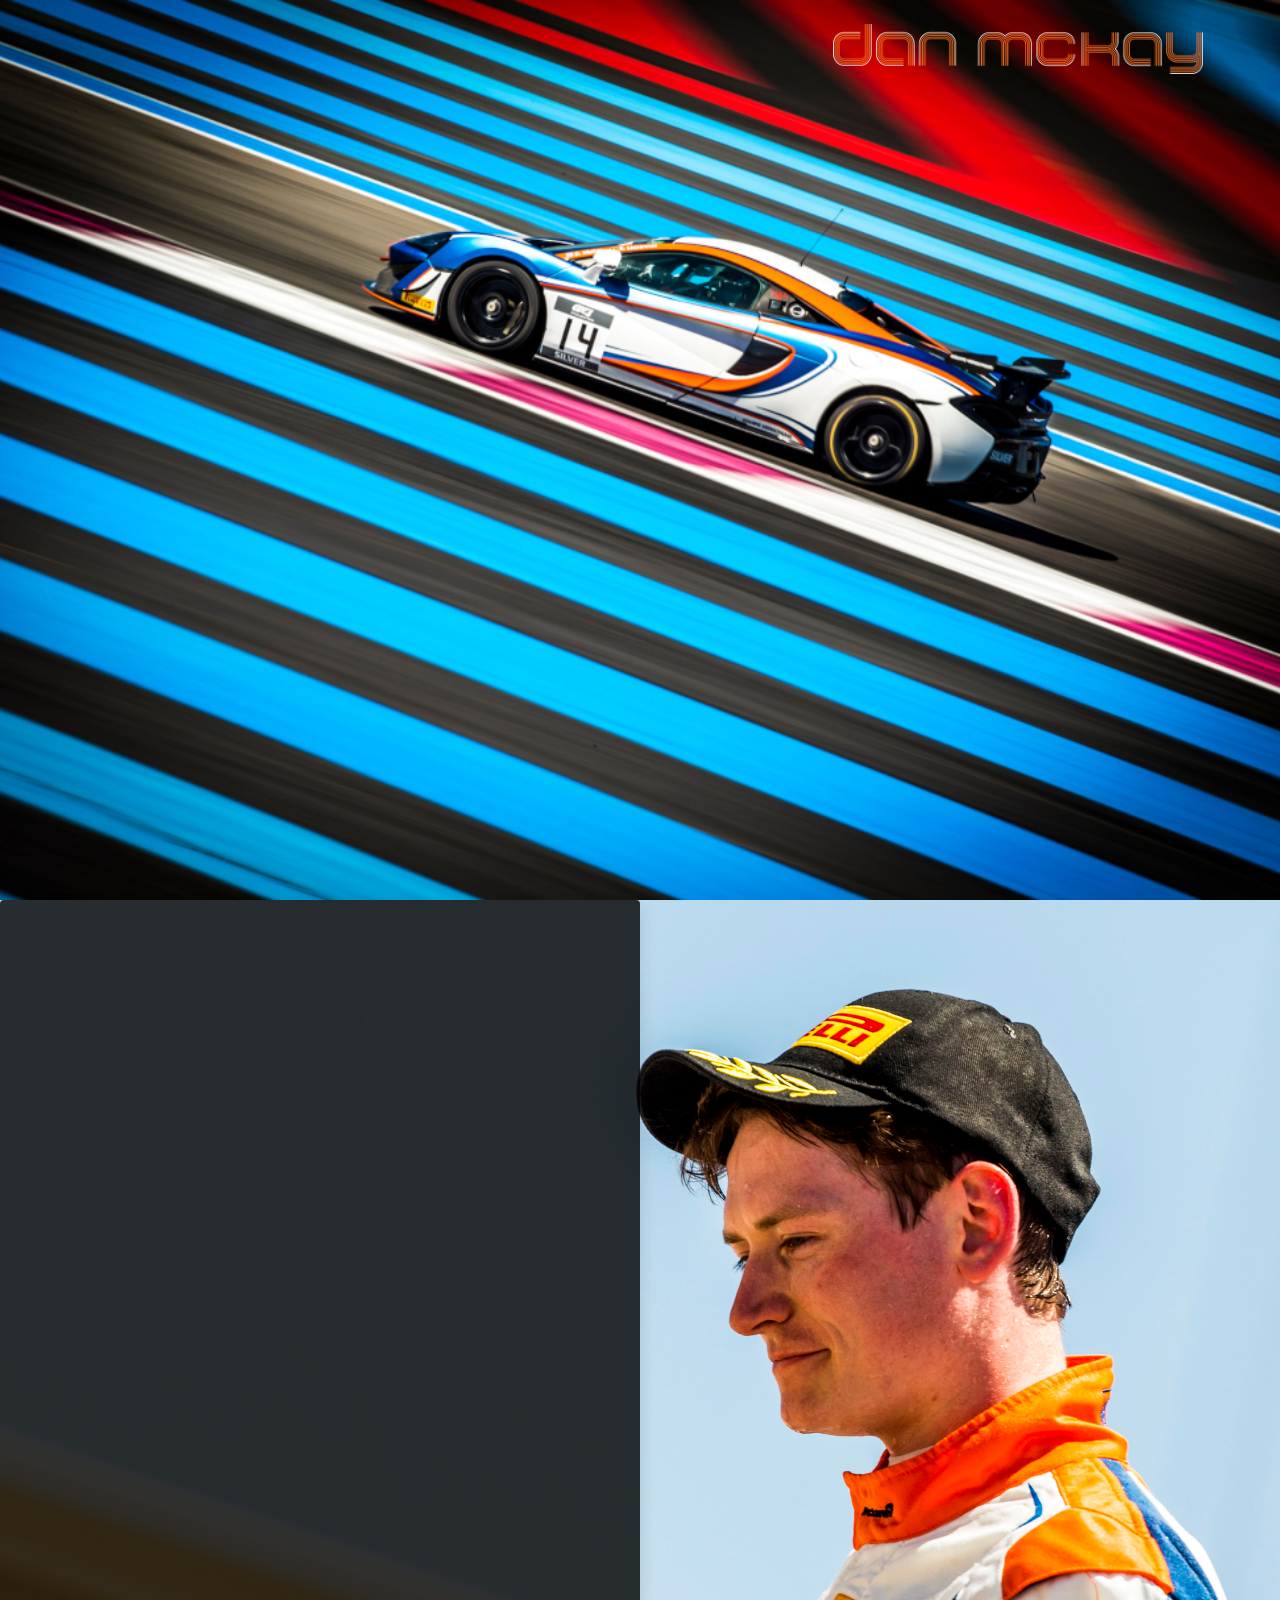
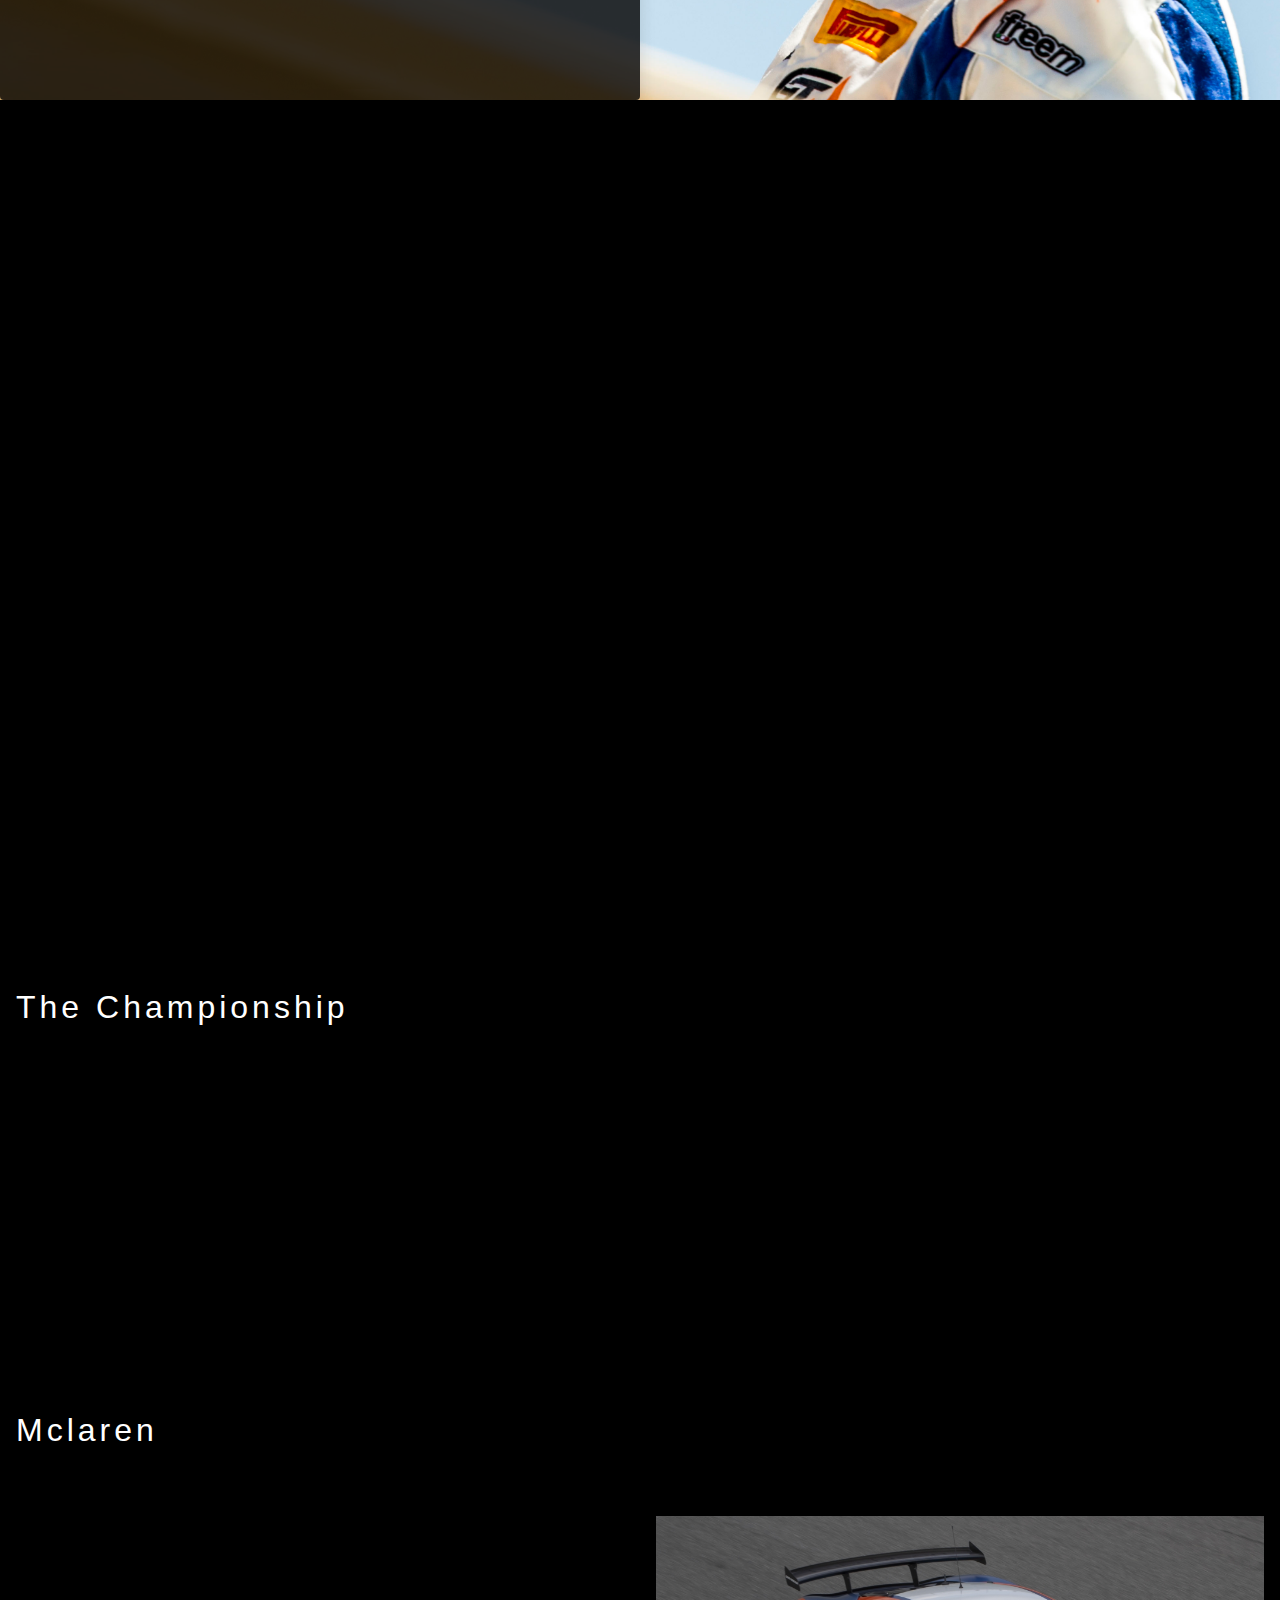
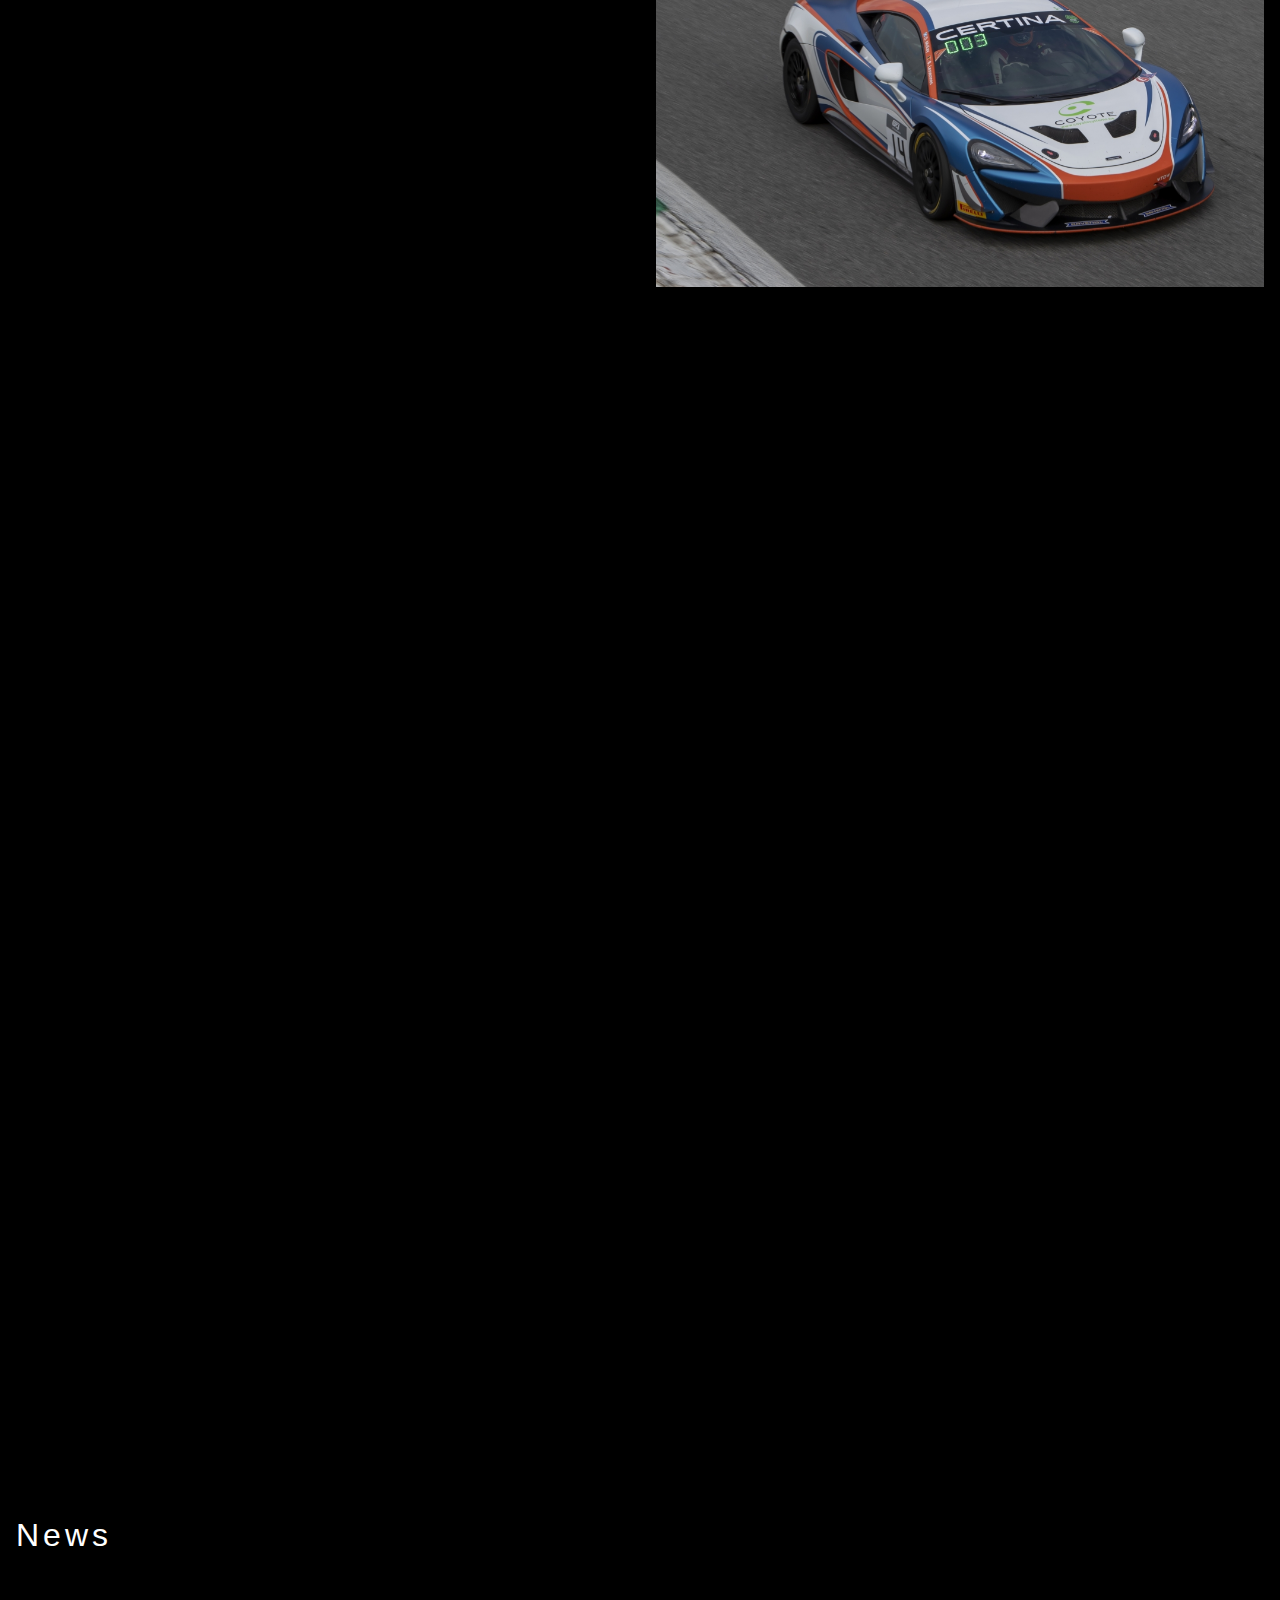
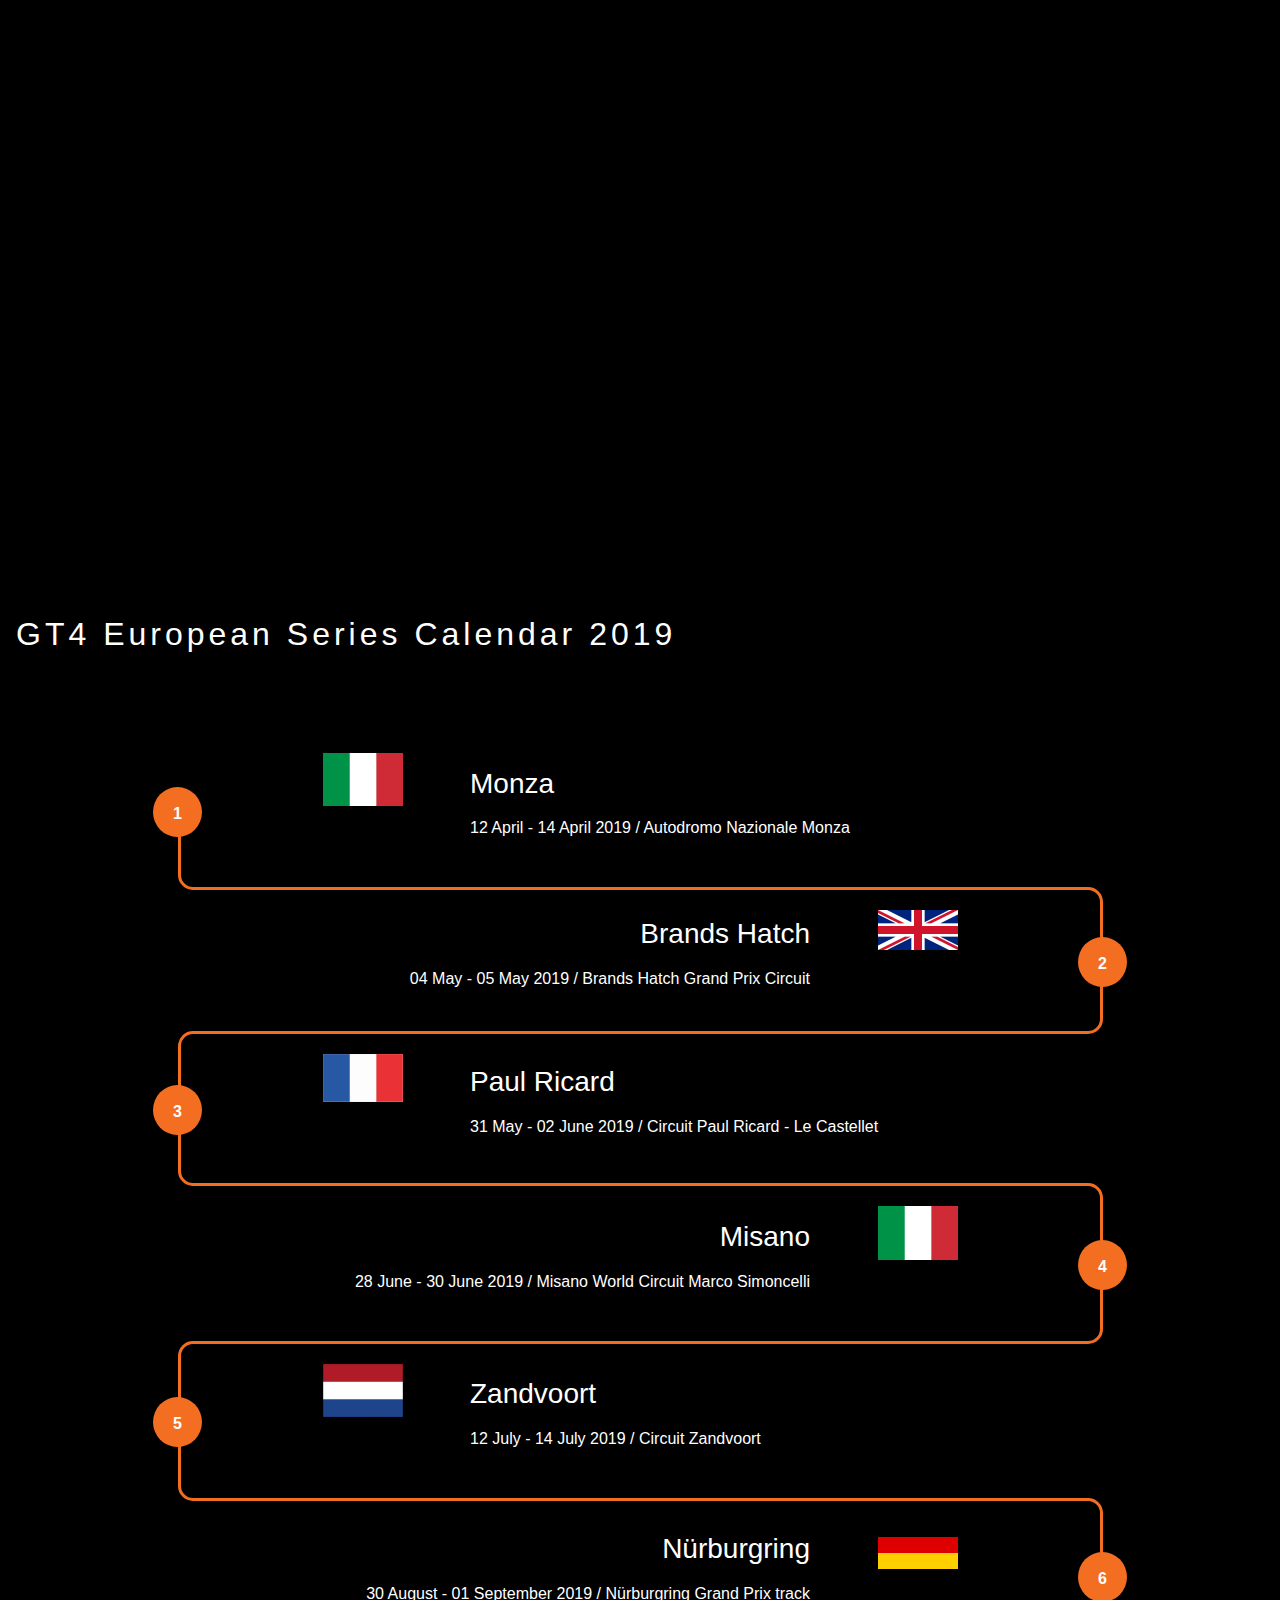
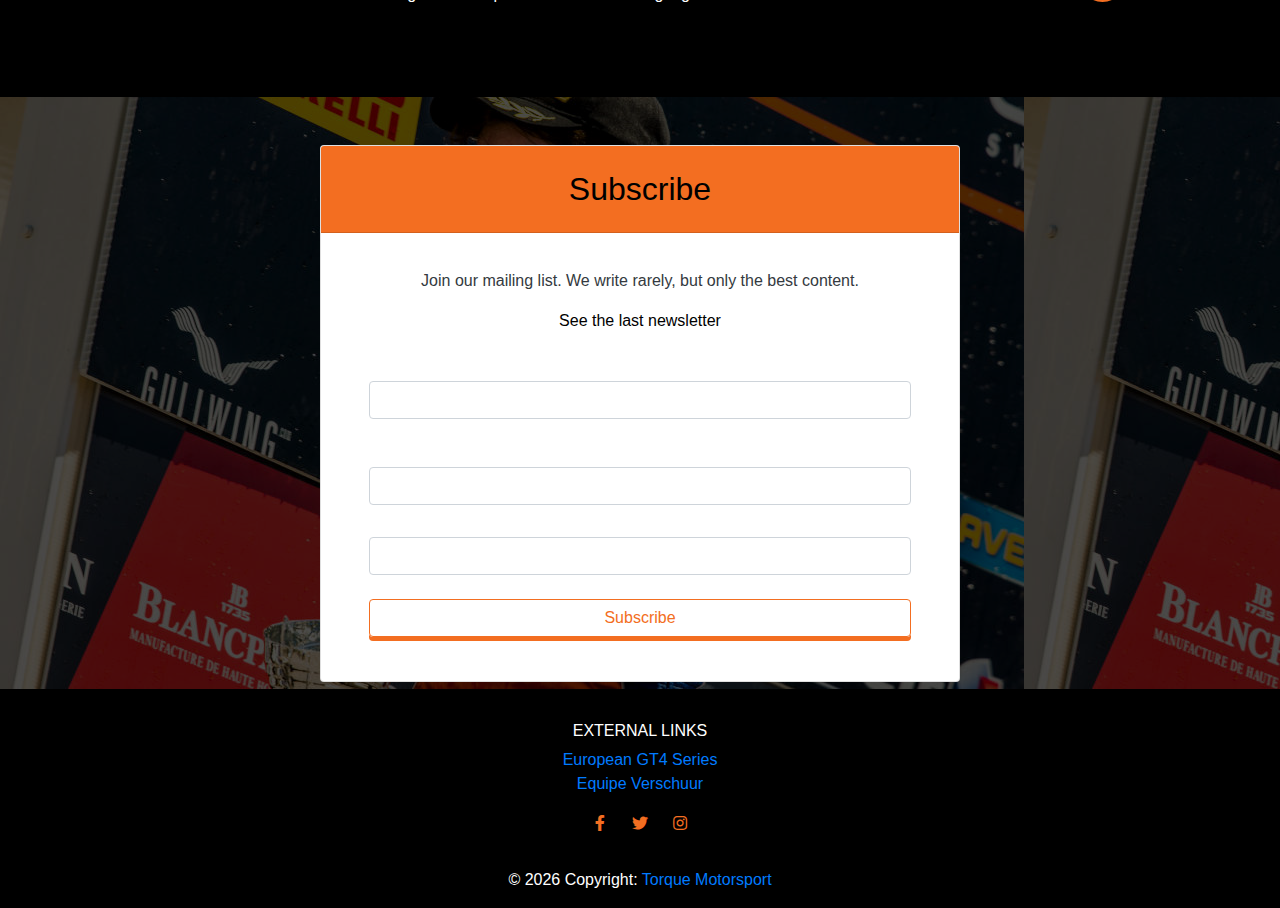
==== commit 4389f3ec: "Updated some text and removed unused script tag" ====
--- a/index.html
+++ b/index.html
@@ -559,7 +559,7 @@
                         <a href="https://european.gt4series.com/gb_en/calendar/6/2019" target="_blank">European GT4 Series</a>
                     </li>
                     <li>
-                        <a href="https://equipe-verschuur.nl/" target="_blank">Enquipe Verschuur</a>
+                        <a href="https://equipe-verschuur.nl/" target="_blank">Equipe Verschuur</a>
                     </li>
                 </ul>
             </div>
@@ -599,7 +599,6 @@
     <script type="text/javascript" src="https://cdnjs.cloudflare.com/ajax/libs/twitter-bootstrap/4.3.1/js/bootstrap.min.js"></script>
     <!-- MDB core JavaScript -->
     <script type="text/javascript" src="https://cdnjs.cloudflare.com/ajax/libs/mdbootstrap/4.8.0/js/mdb.min.js"></script>
-    <script src="https://www.emailmeform.com/builder/forms/jsform/cUeWGb87RSgI4n" type="text/javascript"></script>
     <script src="./static/js/script.min.js"></script>
     <script src="./static/js/jquery.min.js"></script>
   </body>
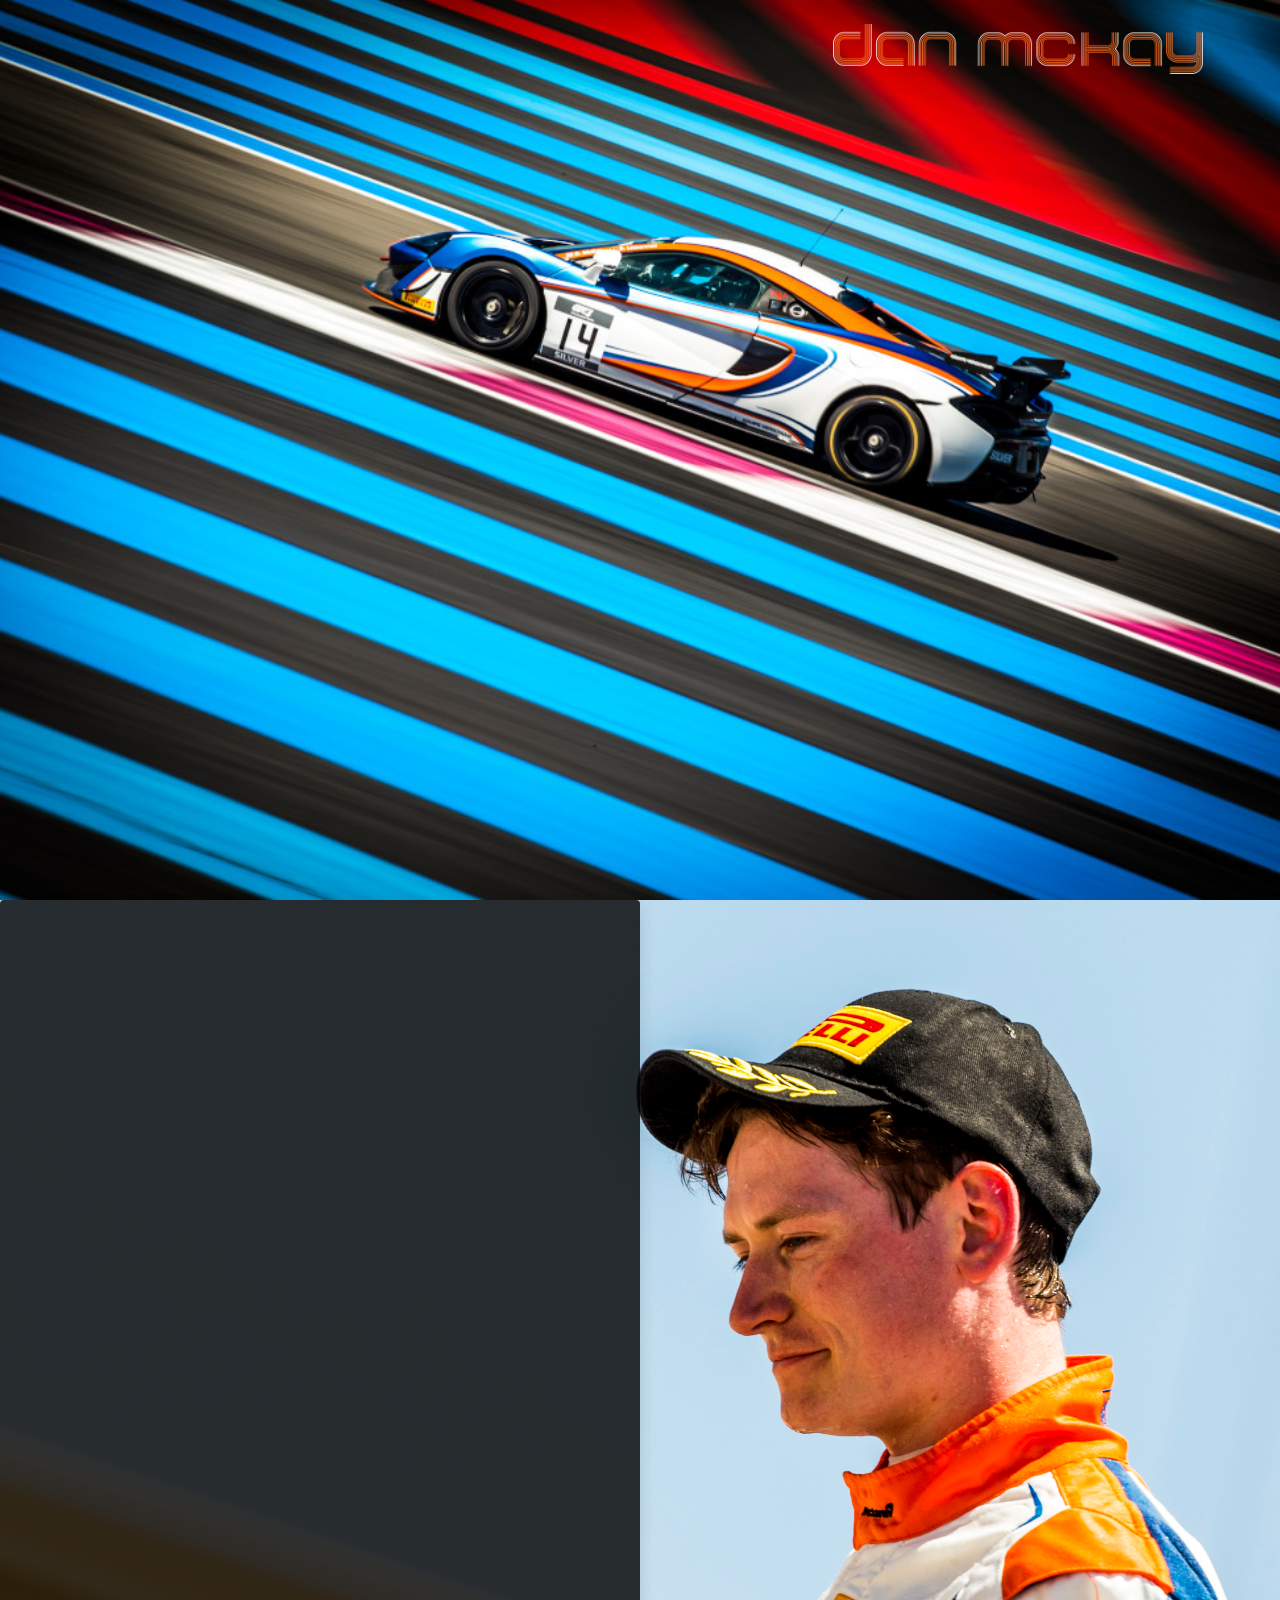
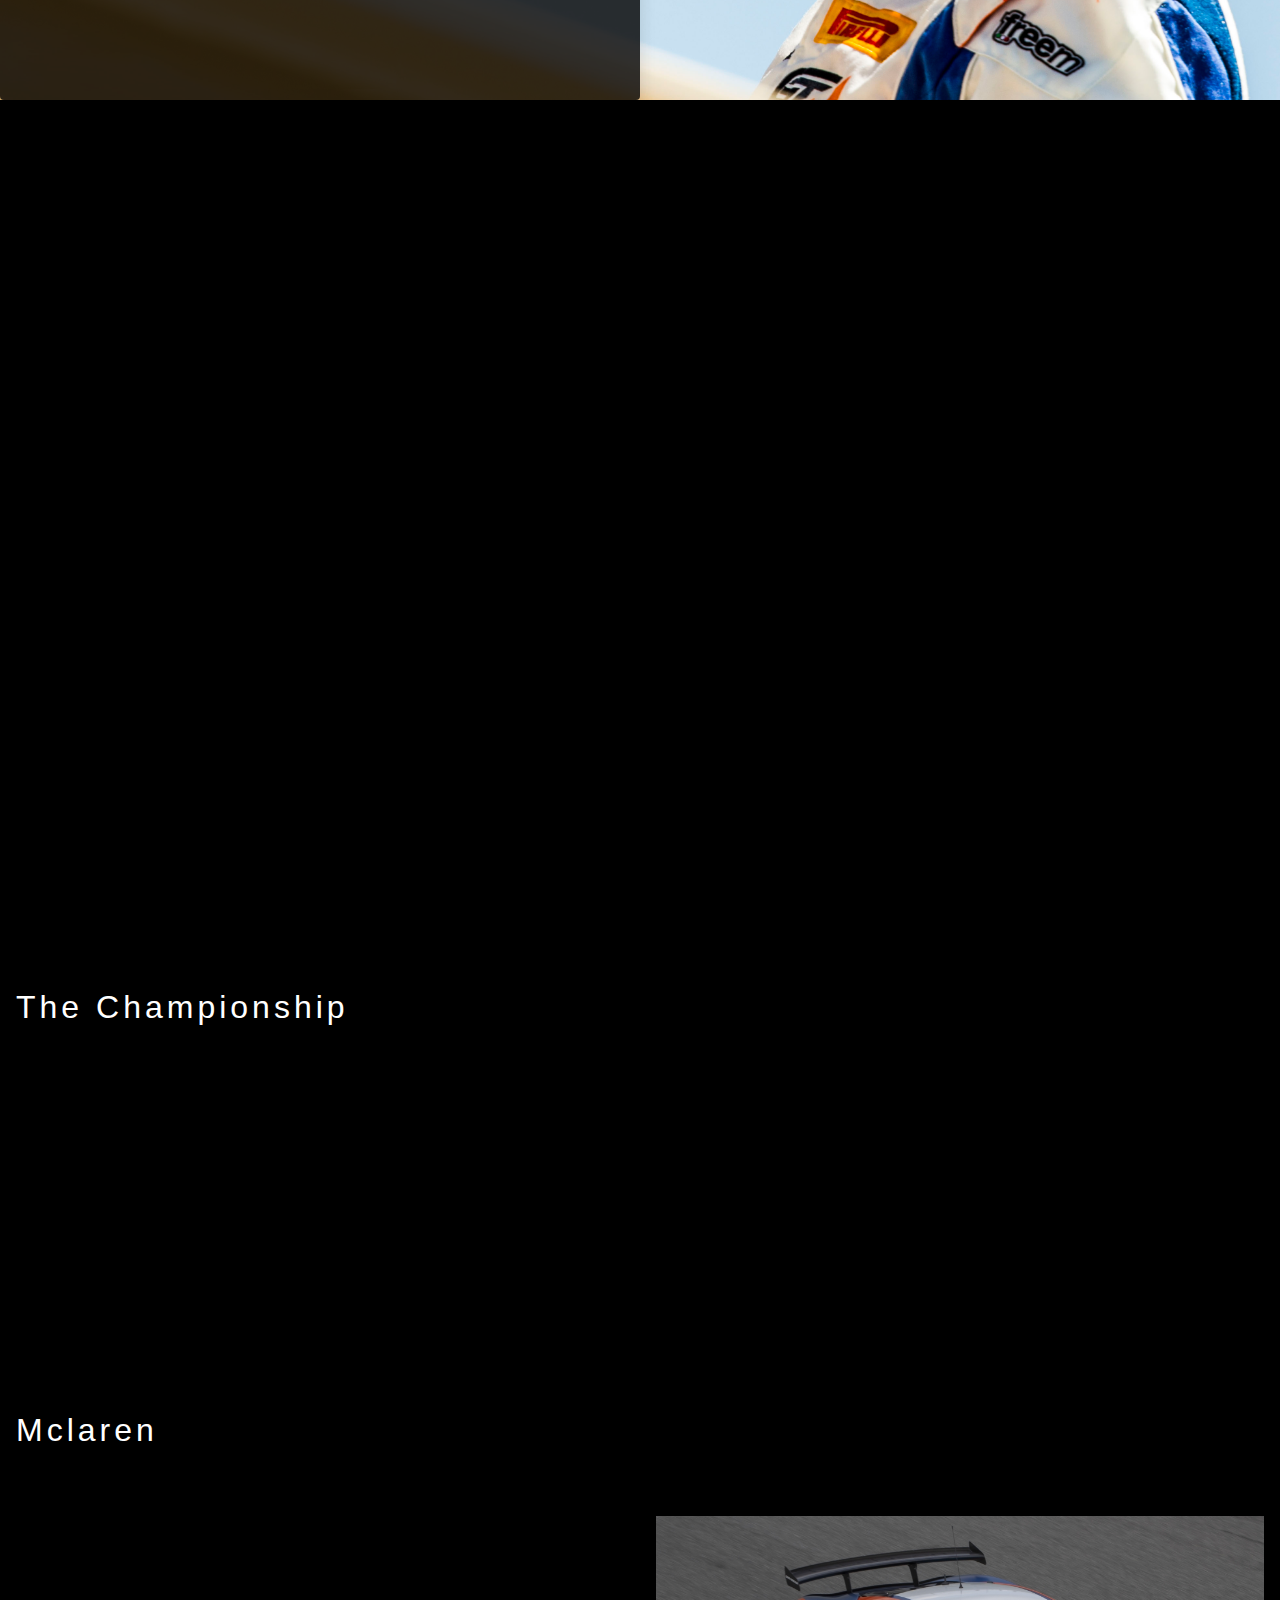
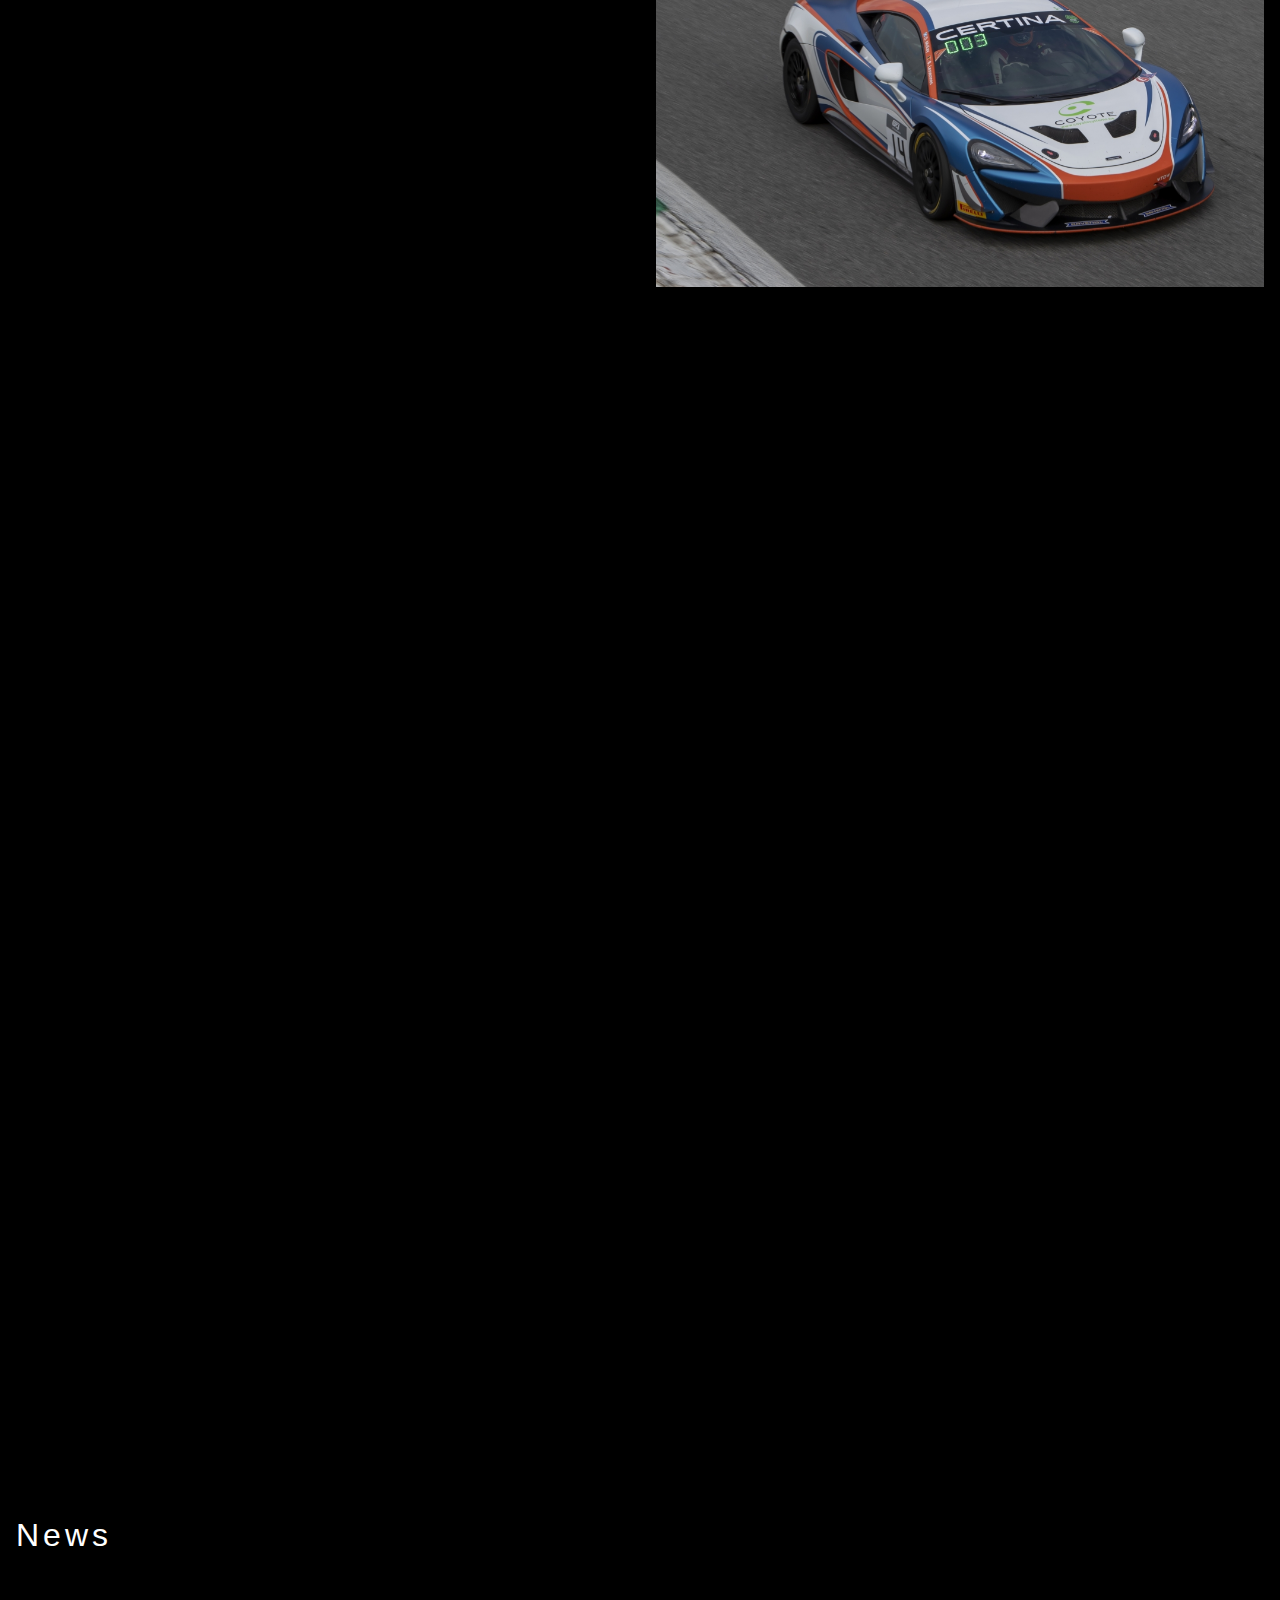
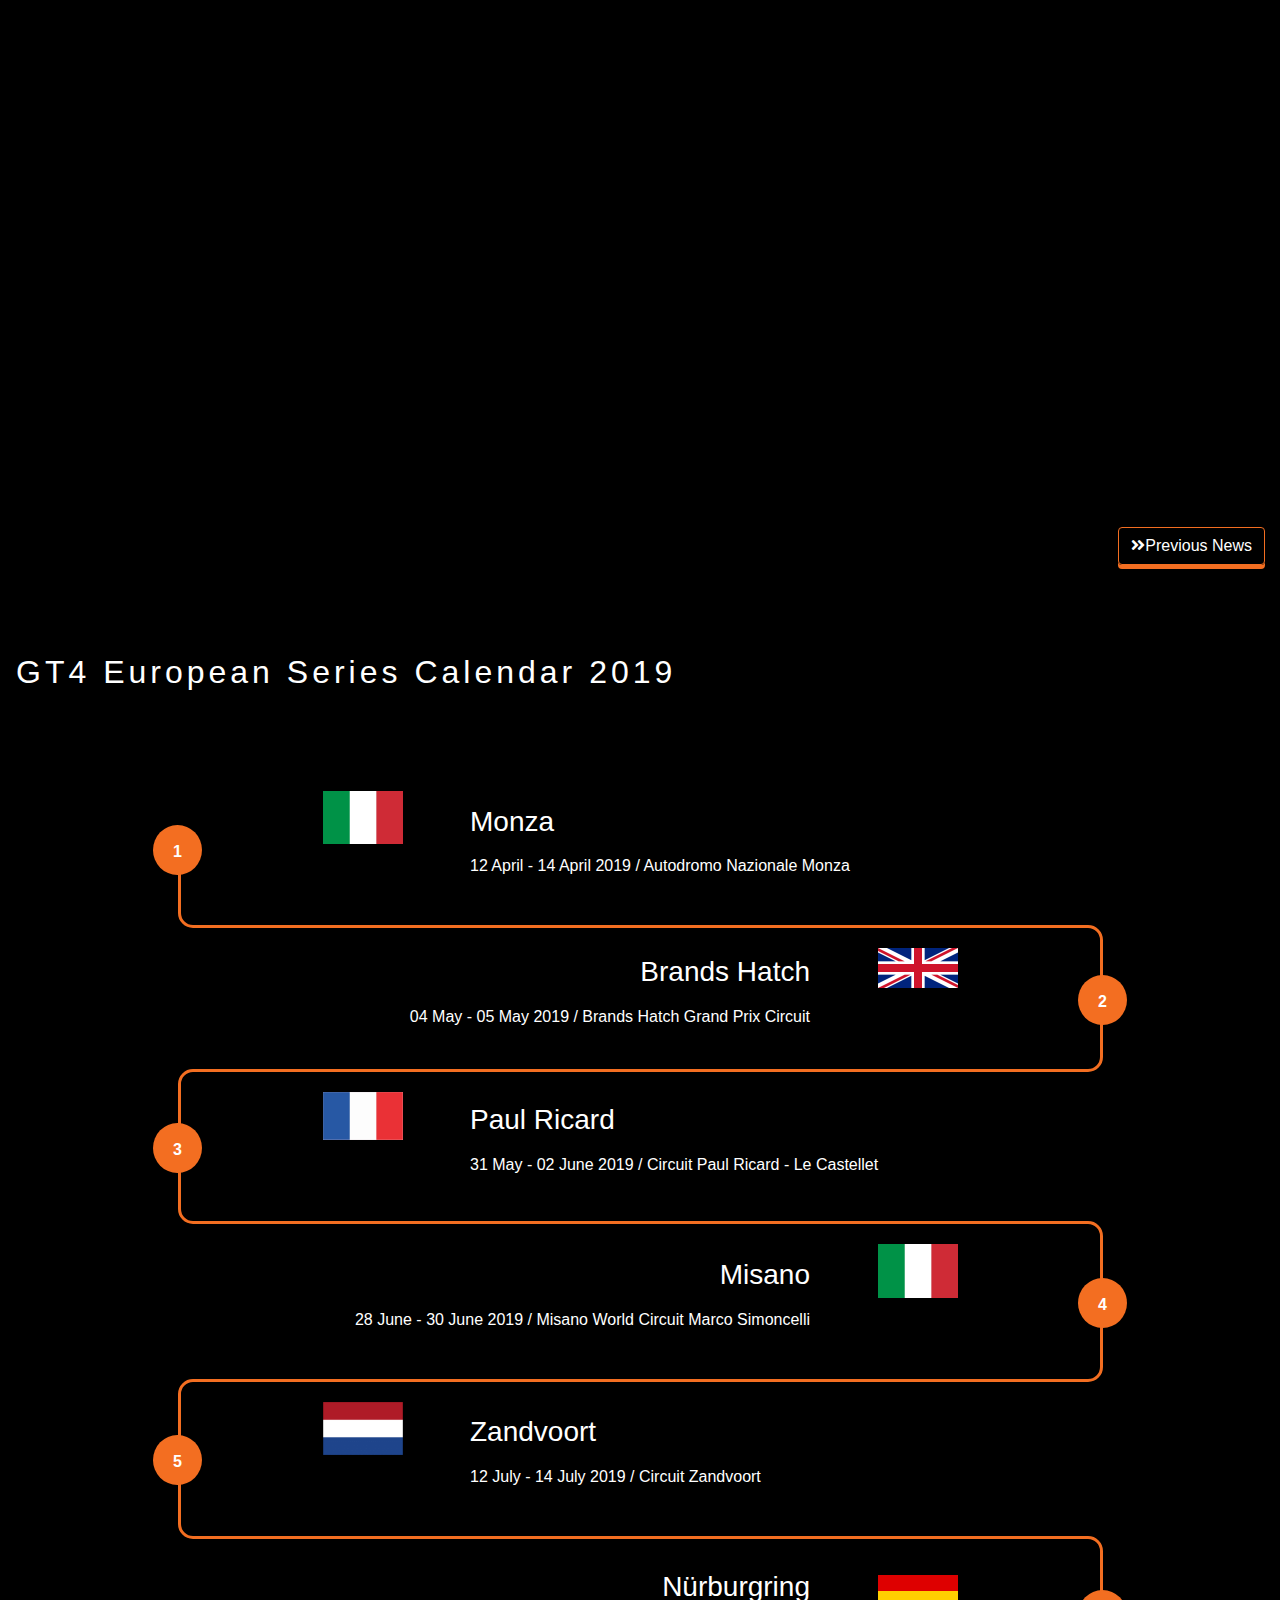
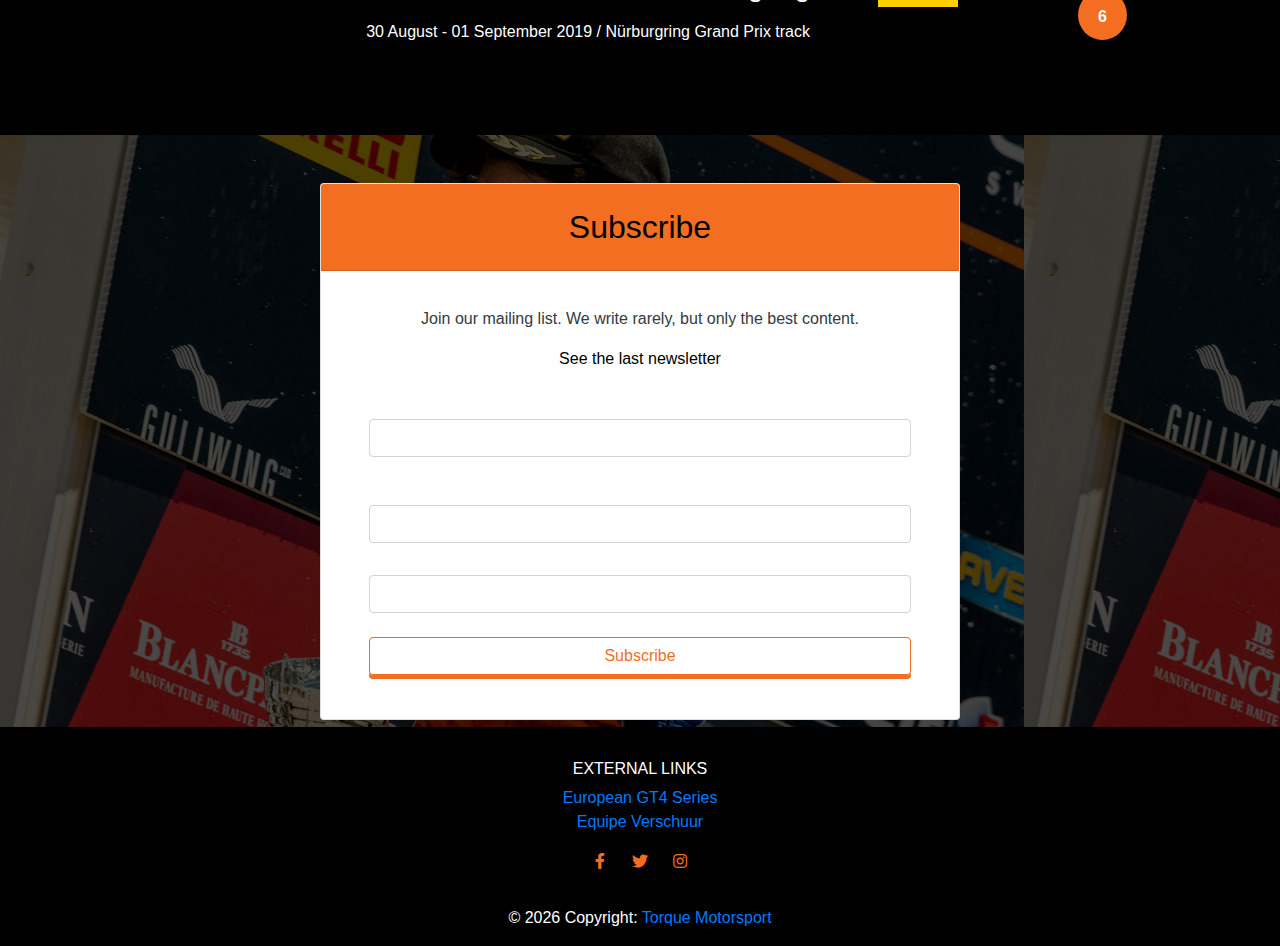
==== commit 5f78a340: "sorted the blogs into a separate directory" ====
--- a/index.html
+++ b/index.html
@@ -7,17 +7,17 @@
     <meta name="description" content="Daniel McKay Professional Scottish Racing Driver. Fastest British GT4 Driver 2018 B Pillar, fastest British GT4 Driver 2018, British GT Race Winner. 27-year old Dan McKay is poised to make his name on the European stage in 2019. He took class victories in Porsche Carrera Cup GB and the British GT Championship, Dan will be showcasing his talents in the GT4 European Series this season. ">
     <meta name="robots" content="index, follow">
     <!-- favicon -->
-    <link rel="shortcut icon" href="./static/img/Dan McKay Favicon.ico" type="image/x-icon"/>
+    <link rel="shortcut icon" href="./assets/img/Dan McKay Favicon.ico" type="image/x-icon"/>
     <!-- Bootstrap CSS -->
     <link rel="stylesheet" href="https://stackpath.bootstrapcdn.com/bootstrap/4.3.1/css/bootstrap.min.css" integrity="sha384-ggOyR0iXCbMQv3Xipma34MD+dH/1fQ784/j6cY/iJTQUOhcWr7x9JvoRxT2MZw1T" crossorigin="anonymous">
     <!-- Font Awesome -->
     <link rel="stylesheet" href="https://cdnjs.cloudflare.com/ajax/libs/font-awesome/5.8.2/css/all.min.css">
     <!-- Material Design Bootstrap -->
     <link href="https://cdnjs.cloudflare.com/ajax/libs/mdbootstrap/4.8.0/css/mdb.min.css" rel="stylesheet">
-    <link rel="stylesheet" href="./static/css/fonts.min.css">
+    <link rel="stylesheet" href="./assets/css/fonts.min.css">
     <!-- custom css -->
-    <link rel="stylesheet" href="./static/css/style.min.css">
-    <link rel="stylesheet" href="./static/css/timeline.min.css">
+    <link rel="stylesheet" href="./assets/css/style.min.css">
+    <link rel="stylesheet" href="./assets/css/timeline.min.css">
     <title>Daniel McKay - Professional Scottish Racing Driver</title>
     <!-- g-reCaptcha -->
     <script async defer src="https://www.google.com/recaptcha/api.js"></script>
@@ -84,7 +84,7 @@
                 </div>
             </div>
             <a href="#home" class="navbar-brand" id="logo-cont">
-                <img class="logo" src="./static/img/Dan McKay Logo - One Line.png" alt="Daniel Mckay Logo">
+                <img class="logo" src="./assets/img/Dan McKay Logo - One Line.png" alt="Daniel Mckay Logo">
             </a> 
         </div>
     </nav>
@@ -93,7 +93,7 @@
         <div class="par-head">
             <div class="container-fluid">
                 <div class="logo-container d-none d-sm-block">
-                    <img class="logo-head" src="./static/img/Dan McKay Logo - One Line.png" alt="Daniel McKay Logo">
+                    <img class="logo-head" src="./assets/img/Dan McKay Logo - One Line.png" alt="Daniel McKay Logo">
                 </div>
             </div>
             <div class="section-container wow fadeInUpBig">
@@ -129,7 +129,7 @@
         <section id="intro2" class="d-block d-md-none mt-5 about2">
             <div class="conatiner-fluid">
                 <div class="dan col-sm-12">
-                    <img src="./static/img/GT4 euro series/EquipeVerschuur-57.jpg" class="about2-img" alt="Image of Daniel McKay">
+                    <img src="./assets/img/GT4 euro series/EquipeVerschuur-57.jpg" class="about2-img" alt="Image of Daniel McKay">
                 </div>
                 <div class="col-sm-12 shadow p-3 rounded text-white">
                     <h2 class="header-font wow fadeInRightBig pt-4">Dan McKay</h2>
@@ -158,11 +158,11 @@
                     </div>
                     <div class="col-sm-4 wow slideInRight mt-3 px-3" data-wow-delay="0.5s">
                         <div class="gt4-cont">
-                            <img src="./static/img/GT4_Stkd_POS.png" class="champ-img2" alt="GT4 Championship Eurpean Series Logo">
+                            <img src="./assets/img/GT4_Stkd_POS.png" class="champ-img2" alt="GT4 Championship Eurpean Series Logo">
                         </div>
                     </div>
                     <div class="col-sm-12 wow slideInLeft px-3 d-block d-xl-none" data-wow-delay="0.5s">
-                        <img src="./static/img/1 - Monza/A38I5112.jpg" class="champ-img1" alt="Image of Dan driving passed a turn in Monza with competitors behind him.">
+                        <img src="./assets/img/1 - Monza/A38I5112.jpg" class="champ-img1" alt="Image of Dan driving passed a turn in Monza with competitors behind him.">
                     </div>
                 </div>
             </div>
@@ -182,10 +182,10 @@
                         <p class="text-white body-font wow slideInLeft">McLaren Automotive has three distinct product families: Sports Series, Super Series and Ultimate Series, which are available through over 80 retailers in 30 markets around the world. It partners with world-leading companies to provide specialist expertise and technology in support of its development, engineering, and manufacture.</p>
                     </div>
                     <div class="col-sm-6 d-none d-xl-block px-3">
-                        <img src="./static/img/1 - Monza/A38I3190.jpg" class="mclaren-img1" alt="Image of Dan driving the McLaren 570S GT4 in his McLaren 570S GT4 on the Monza track">
+                        <img src="./assets/img/1 - Monza/A38I3190.jpg" class="mclaren-img1" alt="Image of Dan driving the McLaren 570S GT4 in his McLaren 570S GT4 on the Monza track">
                     </div>
                     <div class="col-lg-6 wow slideInLeft">
-                        <img src="./static/img/Mclaren-stadium.jpg" class="mclaren-img2" alt="Image of the Mclaren stadium">
+                        <img src="./assets/img/Mclaren-stadium.jpg" class="mclaren-img2" alt="Image of the Mclaren stadium">
                     </div>
                     <div class="d-block d-lg-none wow slideInRight mt-3">
                         <div class="desc-cont p-3">
@@ -214,15 +214,43 @@
                 <div class="col-lg-4 col-md-6 mb-4 wow slideInUp">
                     <div class="card card-cascade wider card-ecommerce">
                         <div class="view view-cascade overlay">
-                            <img class="card-img-top" src="./static/img/GT4 euro series/EquipeVerschuur-25.jpg" alt="Image of Dan Mckay facing away from the camera at Equipe Verschuur">
-                            <a href="./podium-success-continues-for-dan-mckay-in-gt4-european-series.html" target="_blank">
+                            <img class="card-img-top" src="./assets/img/Misano/IMG_0265.JPG" alt="Image of Dan on the right and Ben on the left talking to each other wearing there helmets">
+                            <a href="./blogs/dan-mckay-looking-for-positive-response-after-difficult-weekend-in-Italy.html" target="_blank">
                                 <div class="mask rgba-white-slight"></div>
                             </a>
                         </div>
                         <div class="card-body card-body-cascade text-center">
                             <h3 class="card-title">
                                 <strong>
-                                    <a href="./podium-success-continues-for-dan-mckay-in-gt4-european-series.html" class="sub-font" target="_blank">Podium success continues for Dan McKay</a>
+                                    <a href="./blogs/dan-mckay-looking-for-positive-response-after-difficult-weekend-in-Italy.html" class="sub-font" target="_blank">Dan looking for positive response after difficult weekend</a>
+                                </strong>
+                            </h3>
+                            <p class="card-text body-font truncate-text">Scottish racer Dan McKay had a challenging trip to Misano in the GT4 European Series last weekend as he continues battles for the championship title.</p>
+                            <div>
+                                <div class="card-footer px-1">
+                                    <span class="float-right font-weight-bold">
+                                        <strong>
+                                            <a class="btn btn-hover btn-sm" href="./blogs/dan-mckay-looking-for-positive-response-after-difficult-weekend-in-Italy.html" target="_blank"><i class="fas fa-angle-double-right"></i>More</a>
+                                        </strong>
+                                    </span>
+                                </div>
+                            </div>
+                        </div>
+                    </div>
+                </div>
+
+                <div class="col-lg-4 col-md-6 mb-4 wow slideInUp">
+                    <div class="card card-cascade wider card-ecommerce">
+                        <div class="view view-cascade overlay">
+                            <img class="card-img-top" src="./assets/img/GT4 euro series/EquipeVerschuur-25.jpg" alt="Image of Dan Mckay facing away from the camera at Equipe Verschuur">
+                            <a href="./blogs/podium-success-continues-for-dan-mckay-in-gt4-european-series.html" target="_blank">
+                                <div class="mask rgba-white-slight"></div>
+                            </a>
+                        </div>
+                        <div class="card-body card-body-cascade text-center">
+                            <h3 class="card-title">
+                                <strong>
+                                    <a href="./blogs/podium-success-continues-for-dan-mckay-in-gt4-european-series.html" class="sub-font" target="_blank">Podium success continues for Dan McKay</a>
                                 </strong>
                             </h3>
                             <p class="card-text body-font truncate-text">Scottish racer Dan McKay secured a fourth podium finish of the season in the competitive GT4 European Series as he and team-mate Benjamin Lessennes finished second in race two at Paul Ricard last weekend (May 31-June 2) to remain at the top of the championship standings.</p>
@@ -230,7 +258,7 @@
                                 <div class="card-footer px-1">
                                     <span class="float-right font-weight-bold">
                                         <strong>
-                                            <a class="btn btn-hover btn-sm" href="./podium-success-continues-for-dan-mckay-in-gt4-european-series.html" target="_blank"><i class="fas fa-angle-double-right"></i>More</a>
+                                            <a class="btn btn-hover btn-sm" href="./blogs/podium-success-continues-for-dan-mckay-in-gt4-european-series.html" target="_blank"><i class="fas fa-angle-double-right"></i>More</a>
                                         </strong>
                                     </span>
                                 </div>
@@ -243,15 +271,15 @@
                 <div class="col-lg-4 col-md-6 mb-4 wow slideInUp">
                     <div class="card card-cascade wider card-ecommerce">
                         <div class="view view-cascade overlay">
-                            <img class="card-img-top" src="./static/img/McKay stays on top with podium finish on home soil.jpeg" alt="Image of Dan Mckay and other racers showing their medals">
-                            <a href="./mckay-stays-on-top-with-podium-finish-on-home-soil.html" target="_blank">
+                            <img class="card-img-top" src="./assets/img/McKay stays on top with podium finish on home soil.jpeg" alt="Image of Dan Mckay and other racers showing their medals">
+                            <a href="./blogs/mckay-stays-on-top-with-podium-finish-on-home-soil.html" target="_blank">
                                 <div class="mask rgba-white-slight"></div>
                             </a>
                         </div>
                         <div class="card-body card-body-cascade text-center">
                             <h3 class="card-title">
                                 <strong>
-                                    <a href="./mckay-stays-on-top-with-podium-finish-on-home-soil.html" class="sub-font" target="_blank">McKay stays on top with podium finish on home soil</a>
+                                    <a href="./blogs/mckay-stays-on-top-with-podium-finish-on-home-soil.html" class="sub-font" target="_blank">McKay stays on top with podium finish on home soil</a>
                                 </strong>
                             </h3>
                             <p class="card-text body-font truncate-text">Dan McKay continued to dazzle in the GT4 European Series as he and team-mate Benjamin Lessennes remained atop the championship standings as they took a third-straight podium finish at Brands Hatch after a double victory to open the season in Italy.</p>
@@ -259,7 +287,7 @@
                                 <div class="card-footer px-1">
                                     <span class="float-right font-weight-bold">
                                         <strong>
-                                            <a class="btn btn-hover btn-sm" href="./mckay-stays-on-top-with-podium-finish-on-home-soil.html" target="_blank"><i class="fas fa-angle-double-right"></i>More</a>
+                                            <a class="btn btn-hover btn-sm" href="./blogs/mckay-stays-on-top-with-podium-finish-on-home-soil.html" target="_blank"><i class="fas fa-angle-double-right"></i>More</a>
                                         </strong>
                                     </span>
                                 </div>
@@ -267,33 +295,14 @@
                         </div>
                     </div>
                 </div>
-
-                <div class="col-lg-4 col-md-6 mb-4 wow slideInUp">
-                    <div class="card card-cascade wider card-ecommerce">
-                        <div class="view view-cascade overlay">
-                            <img class="card-img-top" src="./static/img/1 - Monza/A38I5196.jpg" alt="Image of Dan Mckay and Benjamin Lessennes next to Dans McLaren 570S GT4">
-                            <a href="./double-win-for-dan-at-monza.html" target="_blank">
-                                <div class="mask rgba-white-slight"></div>
-                            </a>
-                        </div>
-                        <div class="card-body card-body-cascade text-center">
-                            <h3 class="card-title">
-                                <strong>
-                                    <a href="./double-win-for-dan-at-monza.html" class="sub-font" target="_blank">Double win for Dan at Monza</a>
-                                </strong>
-                            </h3>
-                            <p class="card-text body-font truncate-text">Dan McKay announced his arrival onto the international stage with a superb double victory at Monza to open the GT4 European Series last weekend (April 12-14) alongside team-mate Benjamin Lessennes in their Equipe Verschuur McLaren 570S GT4.</p>
-                            <div>
-                                <div class="card-footer px-1">
-                                    <span class="float-right font-weight-bold">
-                                        <strong>
-                                            <a class="btn btn-hover btn-sm" href="./double-win-for-dan-at-monza.html" target="_blank"><i class="fas fa-angle-double-right"></i>More</a>
-                                        </strong>
-                                    </span>
-                                </div>
-                            </div>
-                        </div>
-                    </div>
+            </div>
+            <div class="row">
+                <div class="col-12">
+                    <span class="float-right font-weight-bold">
+                        <strong>
+                            <a class="btn btn-hover-news btn-md" href="./news.html" target="_blank"><i class="fas fa-angle-double-right"></i>Previous News</a>
+                        </strong>
+                    </span>
                 </div>
             </div>
         </section>
@@ -312,7 +321,7 @@
                             <div class="circle">1</div>
                         </div>
                         <div class="col-2">
-                            <img class="flag-style" src="./static/img/flags/italianflag.jpg" alt="Italian flag for Autodromo Nazionale Monza">
+                            <img class="flag-style" src="./assets/img/flags/italianflag.jpg" alt="Italian flag for Autodromo Nazionale Monza">
                         </div>
                         <div class="col-6">
                             <h3>Monza</h3>
@@ -338,7 +347,7 @@
                             <p>04 May - 05 May 2019 / Brands Hatch Grand Prix Circuit</p>
                         </div>
                         <div class="col-2">
-                            <img class="flag-style" src="./static/img/flags/gb-flag.jpg" alt="British flag for Brands Hatch Grand Prix Circuit">
+                            <img class="flag-style" src="./assets/img/flags/gb-flag.jpg" alt="British flag for Brands Hatch Grand Prix Circuit">
                         </div>
                         <div class="col-2 text-center full">
                             <div class="circle">2</div>
@@ -362,7 +371,7 @@
                             <div class="circle">3</div>
                         </div>
                         <div class="col-2">
-                            <img class="flag-style" src="./static/img/flags/fr-flag.jpg" alt="French flag for Circuit Paul Ricard - Le Castellet">
+                            <img class="flag-style" src="./assets/img/flags/fr-flag.jpg" alt="French flag for Circuit Paul Ricard - Le Castellet">
                         </div>
                         <div class="col-6">
                             <h3>Paul Ricard</h3>
@@ -388,7 +397,7 @@
                             <p>28 June - 30 June 2019 / Misano World Circuit Marco Simoncelli</p>
                         </div>
                         <div class="col-2">
-                            <img class="flag-style" src="./static/img/flags/italianflag.jpg" alt="Italian flag for Misano World Circuit Marco Simoncelli">
+                            <img class="flag-style" src="./assets/img/flags/italianflag.jpg" alt="Italian flag for Misano World Circuit Marco Simoncelli">
                         </div>
                         <div class="col-2 text-center full">
                             <div class="circle">4</div>
@@ -412,7 +421,7 @@
                             <div class="circle">5</div>
                         </div>
                         <div class="col-2">
-                            <img class="flag-style" src="./static/img/flags/nl-flag.jpg" alt="Netherlands flag for Circuit Zandvoort">
+                            <img class="flag-style" src="./assets/img/flags/nl-flag.jpg" alt="Netherlands flag for Circuit Zandvoort">
                         </div>
                         <div class="col-6">
                             <h3>Zandvoort</h3>
@@ -438,7 +447,7 @@
                             <p>30 August - 01 September 2019 / Nürburgring Grand Prix track</p>
                         </div>
                         <div class="col-2">
-                            <img class="flag-style" src="./static/img/flags/de-flag.jpg" alt="German flag for Nürburgring Grand Prix track">
+                            <img class="flag-style" src="./assets/img/flags/de-flag.jpg" alt="German flag for Nürburgring Grand Prix track">
                         </div>
                         <div class="col-2 text-center top2">
                             <div class="circle">6</div>
@@ -464,7 +473,7 @@
                             <p class="body-font text-dark">Join our mailing list. We write rarely, but only the best content.</p>
                 
                             <p>
-                                <a href="./podium-success-continues-for-dan-mckay-in-gt4-european-series.html" class="icon-color" target="_blank">See the last newsletter</a>
+                                <a href="./blogs/dan-mckay-looking-for-positive-response-after-difficult-weekend-in-Italy.html" class="icon-color" target="_blank">See the last newsletter</a>
                             </p>
                 
                             <!-- Name -->
@@ -599,8 +608,8 @@
     <script type="text/javascript" src="https://cdnjs.cloudflare.com/ajax/libs/twitter-bootstrap/4.3.1/js/bootstrap.min.js"></script>
     <!-- MDB core JavaScript -->
     <script type="text/javascript" src="https://cdnjs.cloudflare.com/ajax/libs/mdbootstrap/4.8.0/js/mdb.min.js"></script>
-    <script src="./static/js/script.min.js"></script>
-    <script src="./static/js/jquery.min.js"></script>
+    <script src="./assets/js/script.min.js"></script>
+    <script src="./assets/js/jquery.min.js"></script>
   </body>
 </html>
 
--- a/assets/css/fonts.min.css
+++ b/assets/css/fonts.min.css
@@ -0,0 +1 @@
+@import url(https://p.typekit.net/p.css?s=1&k=icl1icy&ht=tk&f=27992.27998.28000.28037.28056.31277.31278.31279.31280.31284.31285.31286.31287.31288.37533.37534.37537.37538.38094.38096.38098.38100.38103.38104.38109.38110.42220&a=23424808&app=typekit&e=css);@font-face{font-family:paralucent;src:url(https://use.typekit.net/af/747436/00000000000000003b9ad9d0/27/l?primer=7cdcb44be4a7db8877ffa5c0007b8dd865b3bbc383831fe2ea177f62257a9191&fvd=n7&v=3) format("woff2"),url(https://use.typekit.net/af/747436/00000000000000003b9ad9d0/27/d?primer=7cdcb44be4a7db8877ffa5c0007b8dd865b3bbc383831fe2ea177f62257a9191&fvd=n7&v=3) format("woff"),url(https://use.typekit.net/af/747436/00000000000000003b9ad9d0/27/a?primer=7cdcb44be4a7db8877ffa5c0007b8dd865b3bbc383831fe2ea177f62257a9191&fvd=n7&v=3) format("opentype");font-style:normal;font-weight:700}@font-face{font-family:paralucent;src:url(https://use.typekit.net/af/357d2a/00000000000000003b9ad9d6/27/l?primer=7cdcb44be4a7db8877ffa5c0007b8dd865b3bbc383831fe2ea177f62257a9191&fvd=i4&v=3) format("woff2"),url(https://use.typekit.net/af/357d2a/00000000000000003b9ad9d6/27/d?primer=7cdcb44be4a7db8877ffa5c0007b8dd865b3bbc383831fe2ea177f62257a9191&fvd=i4&v=3) format("woff"),url(https://use.typekit.net/af/357d2a/00000000000000003b9ad9d6/27/a?primer=7cdcb44be4a7db8877ffa5c0007b8dd865b3bbc383831fe2ea177f62257a9191&fvd=i4&v=3) format("opentype");font-style:italic;font-weight:400}@font-face{font-family:paralucent;src:url(https://use.typekit.net/af/854e12/00000000000000003b9ad9d8/27/l?primer=7cdcb44be4a7db8877ffa5c0007b8dd865b3bbc383831fe2ea177f62257a9191&fvd=n3&v=3) format("woff2"),url(https://use.typekit.net/af/854e12/00000000000000003b9ad9d8/27/d?primer=7cdcb44be4a7db8877ffa5c0007b8dd865b3bbc383831fe2ea177f62257a9191&fvd=n3&v=3) format("woff"),url(https://use.typekit.net/af/854e12/00000000000000003b9ad9d8/27/a?primer=7cdcb44be4a7db8877ffa5c0007b8dd865b3bbc383831fe2ea177f62257a9191&fvd=n3&v=3) format("opentype");font-style:normal;font-weight:300}@font-face{font-family:paralucent;src:url(https://use.typekit.net/af/e3caea/00000000000000003b9ad9fd/27/l?primer=7cdcb44be4a7db8877ffa5c0007b8dd865b3bbc383831fe2ea177f62257a9191&fvd=i7&v=3) format("woff2"),url(https://use.typekit.net/af/e3caea/00000000000000003b9ad9fd/27/d?primer=7cdcb44be4a7db8877ffa5c0007b8dd865b3bbc383831fe2ea177f62257a9191&fvd=i7&v=3) format("woff"),url(https://use.typekit.net/af/e3caea/00000000000000003b9ad9fd/27/a?primer=7cdcb44be4a7db8877ffa5c0007b8dd865b3bbc383831fe2ea177f62257a9191&fvd=i7&v=3) format("opentype");font-style:italic;font-weight:700}@font-face{font-family:paralucent;src:url(https://use.typekit.net/af/26af32/00000000000000003b9ada10/27/l?primer=7cdcb44be4a7db8877ffa5c0007b8dd865b3bbc383831fe2ea177f62257a9191&fvd=n4&v=3) format("woff2"),url(https://use.typekit.net/af/26af32/00000000000000003b9ada10/27/d?primer=7cdcb44be4a7db8877ffa5c0007b8dd865b3bbc383831fe2ea177f62257a9191&fvd=n4&v=3) format("woff"),url(https://use.typekit.net/af/26af32/00000000000000003b9ada10/27/a?primer=7cdcb44be4a7db8877ffa5c0007b8dd865b3bbc383831fe2ea177f62257a9191&fvd=n4&v=3) format("opentype");font-style:normal;font-weight:400}@font-face{font-family:poynter-gothic-text;src:url(https://use.typekit.net/af/b3684d/00000000000000003b9ae87c/27/l?primer=7cdcb44be4a7db8877ffa5c0007b8dd865b3bbc383831fe2ea177f62257a9191&fvd=n4&v=3) format("woff2"),url(https://use.typekit.net/af/b3684d/00000000000000003b9ae87c/27/d?primer=7cdcb44be4a7db8877ffa5c0007b8dd865b3bbc383831fe2ea177f62257a9191&fvd=n4&v=3) format("woff"),url(https://use.typekit.net/af/b3684d/00000000000000003b9ae87c/27/a?primer=7cdcb44be4a7db8877ffa5c0007b8dd865b3bbc383831fe2ea177f62257a9191&fvd=n4&v=3) format("opentype");font-style:normal;font-weight:400}@font-face{font-family:poynter-gothic-text;src:url(https://use.typekit.net/af/014e66/00000000000000003b9ae87d/27/l?primer=7cdcb44be4a7db8877ffa5c0007b8dd865b3bbc383831fe2ea177f62257a9191&fvd=i4&v=3) format("woff2"),url(https://use.typekit.net/af/014e66/00000000000000003b9ae87d/27/d?primer=7cdcb44be4a7db8877ffa5c0007b8dd865b3bbc383831fe2ea177f62257a9191&fvd=i4&v=3) format("woff"),url(https://use.typekit.net/af/014e66/00000000000000003b9ae87d/27/a?primer=7cdcb44be4a7db8877ffa5c0007b8dd865b3bbc383831fe2ea177f62257a9191&fvd=i4&v=3) format("opentype");font-style:italic;font-weight:400}@font-face{font-family:poynter-gothic-text;src:url(https://use.typekit.net/af/d8ec5b/00000000000000003b9ae87e/27/l?primer=7cdcb44be4a7db8877ffa5c0007b8dd865b3bbc383831fe2ea177f62257a9191&fvd=i7&v=3) format("woff2"),url(https://use.typekit.net/af/d8ec5b/00000000000000003b9ae87e/27/d?primer=7cdcb44be4a7db8877ffa5c0007b8dd865b3bbc383831fe2ea177f62257a9191&fvd=i7&v=3) format("woff"),url(https://use.typekit.net/af/d8ec5b/00000000000000003b9ae87e/27/a?primer=7cdcb44be4a7db8877ffa5c0007b8dd865b3bbc383831fe2ea177f62257a9191&fvd=i7&v=3) format("opentype");font-style:italic;font-weight:700}@font-face{font-family:poynter-gothic-text;src:url(https://use.typekit.net/af/20641d/00000000000000003b9ae87f/27/l?primer=7cdcb44be4a7db8877ffa5c0007b8dd865b3bbc383831fe2ea177f62257a9191&fvd=n7&v=3) format("woff2"),url(https://use.typekit.net/af/20641d/00000000000000003b9ae87f/27/d?primer=7cdcb44be4a7db8877ffa5c0007b8dd865b3bbc383831fe2ea177f62257a9191&fvd=n7&v=3) format("woff"),url(https://use.typekit.net/af/20641d/00000000000000003b9ae87f/27/a?primer=7cdcb44be4a7db8877ffa5c0007b8dd865b3bbc383831fe2ea177f62257a9191&fvd=n7&v=3) format("opentype");font-style:normal;font-weight:700}@font-face{font-family:poynter-gothic-text-condense;src:url(https://use.typekit.net/af/1a2b7f/00000000000000003b9ae883/27/l?primer=7cdcb44be4a7db8877ffa5c0007b8dd865b3bbc383831fe2ea177f62257a9191&fvd=n3&v=3) format("woff2"),url(https://use.typekit.net/af/1a2b7f/00000000000000003b9ae883/27/d?primer=7cdcb44be4a7db8877ffa5c0007b8dd865b3bbc383831fe2ea177f62257a9191&fvd=n3&v=3) format("woff"),url(https://use.typekit.net/af/1a2b7f/00000000000000003b9ae883/27/a?primer=7cdcb44be4a7db8877ffa5c0007b8dd865b3bbc383831fe2ea177f62257a9191&fvd=n3&v=3) format("opentype");font-style:normal;font-weight:300}@font-face{font-family:poynter-gothic-text-condense;src:url(https://use.typekit.net/af/31a25f/00000000000000003b9ae884/27/l?primer=7cdcb44be4a7db8877ffa5c0007b8dd865b3bbc383831fe2ea177f62257a9191&fvd=n4&v=3) format("woff2"),url(https://use.typekit.net/af/31a25f/00000000000000003b9ae884/27/d?primer=7cdcb44be4a7db8877ffa5c0007b8dd865b3bbc383831fe2ea177f62257a9191&fvd=n4&v=3) format("woff"),url(https://use.typekit.net/af/31a25f/00000000000000003b9ae884/27/a?primer=7cdcb44be4a7db8877ffa5c0007b8dd865b3bbc383831fe2ea177f62257a9191&fvd=n4&v=3) format("opentype");font-style:normal;font-weight:400}@font-face{font-family:poynter-gothic-text-condense;src:url(https://use.typekit.net/af/28c49c/00000000000000003b9ae885/27/l?primer=7cdcb44be4a7db8877ffa5c0007b8dd865b3bbc383831fe2ea177f62257a9191&fvd=i4&v=3) format("woff2"),url(https://use.typekit.net/af/28c49c/00000000000000003b9ae885/27/d?primer=7cdcb44be4a7db8877ffa5c0007b8dd865b3bbc383831fe2ea177f62257a9191&fvd=i4&v=3) format("woff"),url(https://use.typekit.net/af/28c49c/00000000000000003b9ae885/27/a?primer=7cdcb44be4a7db8877ffa5c0007b8dd865b3bbc383831fe2ea177f62257a9191&fvd=i4&v=3) format("opentype");font-style:italic;font-weight:400}@font-face{font-family:poynter-gothic-text-condense;src:url(https://use.typekit.net/af/b35e8e/00000000000000003b9ae886/27/l?primer=7cdcb44be4a7db8877ffa5c0007b8dd865b3bbc383831fe2ea177f62257a9191&fvd=n7&v=3) format("woff2"),url(https://use.typekit.net/af/b35e8e/00000000000000003b9ae886/27/d?primer=7cdcb44be4a7db8877ffa5c0007b8dd865b3bbc383831fe2ea177f62257a9191&fvd=n7&v=3) format("woff"),url(https://use.typekit.net/af/b35e8e/00000000000000003b9ae886/27/a?primer=7cdcb44be4a7db8877ffa5c0007b8dd865b3bbc383831fe2ea177f62257a9191&fvd=n7&v=3) format("opentype");font-style:normal;font-weight:700}@font-face{font-family:poynter-gothic-text-condense;src:url(https://use.typekit.net/af/9f79b0/00000000000000003b9ae887/27/l?primer=7cdcb44be4a7db8877ffa5c0007b8dd865b3bbc383831fe2ea177f62257a9191&fvd=i7&v=3) format("woff2"),url(https://use.typekit.net/af/9f79b0/00000000000000003b9ae887/27/d?primer=7cdcb44be4a7db8877ffa5c0007b8dd865b3bbc383831fe2ea177f62257a9191&fvd=i7&v=3) format("woff"),url(https://use.typekit.net/af/9f79b0/00000000000000003b9ae887/27/a?primer=7cdcb44be4a7db8877ffa5c0007b8dd865b3bbc383831fe2ea177f62257a9191&fvd=i7&v=3) format("opentype");font-style:italic;font-weight:700}@font-face{font-family:titillium-web;src:url(https://use.typekit.net/af/ce622d/00000000000000003b9b1389/27/l?primer=7cdcb44be4a7db8877ffa5c0007b8dd865b3bbc383831fe2ea177f62257a9191&fvd=i4&v=3) format("woff2"),url(https://use.typekit.net/af/ce622d/00000000000000003b9b1389/27/d?primer=7cdcb44be4a7db8877ffa5c0007b8dd865b3bbc383831fe2ea177f62257a9191&fvd=i4&v=3) format("woff"),url(https://use.typekit.net/af/ce622d/00000000000000003b9b1389/27/a?primer=7cdcb44be4a7db8877ffa5c0007b8dd865b3bbc383831fe2ea177f62257a9191&fvd=i4&v=3) format("opentype");font-style:italic;font-weight:400}@font-face{font-family:titillium-web;src:url(https://use.typekit.net/af/73c475/00000000000000003b9b138a/27/l?primer=7cdcb44be4a7db8877ffa5c0007b8dd865b3bbc383831fe2ea177f62257a9191&fvd=n4&v=3) format("woff2"),url(https://use.typekit.net/af/73c475/00000000000000003b9b138a/27/d?primer=7cdcb44be4a7db8877ffa5c0007b8dd865b3bbc383831fe2ea177f62257a9191&fvd=n4&v=3) format("woff"),url(https://use.typekit.net/af/73c475/00000000000000003b9b138a/27/a?primer=7cdcb44be4a7db8877ffa5c0007b8dd865b3bbc383831fe2ea177f62257a9191&fvd=n4&v=3) format("opentype");font-style:normal;font-weight:400}@font-face{font-family:titillium-web;src:url(https://use.typekit.net/af/96e6b0/00000000000000003b9b138d/27/l?primer=7cdcb44be4a7db8877ffa5c0007b8dd865b3bbc383831fe2ea177f62257a9191&fvd=n7&v=3) format("woff2"),url(https://use.typekit.net/af/96e6b0/00000000000000003b9b138d/27/d?primer=7cdcb44be4a7db8877ffa5c0007b8dd865b3bbc383831fe2ea177f62257a9191&fvd=n7&v=3) format("woff"),url(https://use.typekit.net/af/96e6b0/00000000000000003b9b138d/27/a?primer=7cdcb44be4a7db8877ffa5c0007b8dd865b3bbc383831fe2ea177f62257a9191&fvd=n7&v=3) format("opentype");font-style:normal;font-weight:700}@font-face{font-family:titillium-web;src:url(https://use.typekit.net/af/091215/00000000000000003b9b138e/27/l?primer=7cdcb44be4a7db8877ffa5c0007b8dd865b3bbc383831fe2ea177f62257a9191&fvd=i7&v=3) format("woff2"),url(https://use.typekit.net/af/091215/00000000000000003b9b138e/27/d?primer=7cdcb44be4a7db8877ffa5c0007b8dd865b3bbc383831fe2ea177f62257a9191&fvd=i7&v=3) format("woff"),url(https://use.typekit.net/af/091215/00000000000000003b9b138e/27/a?primer=7cdcb44be4a7db8877ffa5c0007b8dd865b3bbc383831fe2ea177f62257a9191&fvd=i7&v=3) format("opentype");font-style:italic;font-weight:700}@font-face{font-family:upgrade;src:url(https://use.typekit.net/af/f2973f/00000000000000003b9b195f/27/l?primer=7cdcb44be4a7db8877ffa5c0007b8dd865b3bbc383831fe2ea177f62257a9191&fvd=n4&v=3) format("woff2"),url(https://use.typekit.net/af/f2973f/00000000000000003b9b195f/27/d?primer=7cdcb44be4a7db8877ffa5c0007b8dd865b3bbc383831fe2ea177f62257a9191&fvd=n4&v=3) format("woff"),url(https://use.typekit.net/af/f2973f/00000000000000003b9b195f/27/a?primer=7cdcb44be4a7db8877ffa5c0007b8dd865b3bbc383831fe2ea177f62257a9191&fvd=n4&v=3) format("opentype");font-style:normal;font-weight:400}@font-face{font-family:upgrade;src:url(https://use.typekit.net/af/98f2d1/00000000000000003b9b1961/27/l?primer=7cdcb44be4a7db8877ffa5c0007b8dd865b3bbc383831fe2ea177f62257a9191&fvd=i7&v=3) format("woff2"),url(https://use.typekit.net/af/98f2d1/00000000000000003b9b1961/27/d?primer=7cdcb44be4a7db8877ffa5c0007b8dd865b3bbc383831fe2ea177f62257a9191&fvd=i7&v=3) format("woff"),url(https://use.typekit.net/af/98f2d1/00000000000000003b9b1961/27/a?primer=7cdcb44be4a7db8877ffa5c0007b8dd865b3bbc383831fe2ea177f62257a9191&fvd=i7&v=3) format("opentype");font-style:italic;font-weight:700}@font-face{font-family:upgrade;src:url(https://use.typekit.net/af/996915/00000000000000003b9b1899/27/l?primer=7cdcb44be4a7db8877ffa5c0007b8dd865b3bbc383831fe2ea177f62257a9191&fvd=n7&v=3) format("woff2"),url(https://use.typekit.net/af/996915/00000000000000003b9b1899/27/d?primer=7cdcb44be4a7db8877ffa5c0007b8dd865b3bbc383831fe2ea177f62257a9191&fvd=n7&v=3) format("woff"),url(https://use.typekit.net/af/996915/00000000000000003b9b1899/27/a?primer=7cdcb44be4a7db8877ffa5c0007b8dd865b3bbc383831fe2ea177f62257a9191&fvd=n7&v=3) format("opentype");font-style:normal;font-weight:700}@font-face{font-family:upgrade;src:url(https://use.typekit.net/af/7bab4f/00000000000000003b9b1965/27/l?primer=7cdcb44be4a7db8877ffa5c0007b8dd865b3bbc383831fe2ea177f62257a9191&fvd=i4&v=3) format("woff2"),url(https://use.typekit.net/af/7bab4f/00000000000000003b9b1965/27/d?primer=7cdcb44be4a7db8877ffa5c0007b8dd865b3bbc383831fe2ea177f62257a9191&fvd=i4&v=3) format("woff"),url(https://use.typekit.net/af/7bab4f/00000000000000003b9b1965/27/a?primer=7cdcb44be4a7db8877ffa5c0007b8dd865b3bbc383831fe2ea177f62257a9191&fvd=i4&v=3) format("opentype");font-style:italic;font-weight:400}@font-face{font-family:upgrade-lights;src:url(https://use.typekit.net/af/7ffdff/00000000000000003b9b189e/27/l?primer=7cdcb44be4a7db8877ffa5c0007b8dd865b3bbc383831fe2ea177f62257a9191&fvd=n5&v=3) format("woff2"),url(https://use.typekit.net/af/7ffdff/00000000000000003b9b189e/27/d?primer=7cdcb44be4a7db8877ffa5c0007b8dd865b3bbc383831fe2ea177f62257a9191&fvd=n5&v=3) format("woff"),url(https://use.typekit.net/af/7ffdff/00000000000000003b9b189e/27/a?primer=7cdcb44be4a7db8877ffa5c0007b8dd865b3bbc383831fe2ea177f62257a9191&fvd=n5&v=3) format("opentype");font-style:normal;font-weight:500}@font-face{font-family:upgrade-lights;src:url(https://use.typekit.net/af/f4d475/00000000000000003b9b1969/27/l?primer=7cdcb44be4a7db8877ffa5c0007b8dd865b3bbc383831fe2ea177f62257a9191&fvd=i5&v=3) format("woff2"),url(https://use.typekit.net/af/f4d475/00000000000000003b9b1969/27/d?primer=7cdcb44be4a7db8877ffa5c0007b8dd865b3bbc383831fe2ea177f62257a9191&fvd=i5&v=3) format("woff"),url(https://use.typekit.net/af/f4d475/00000000000000003b9b1969/27/a?primer=7cdcb44be4a7db8877ffa5c0007b8dd865b3bbc383831fe2ea177f62257a9191&fvd=i5&v=3) format("opentype");font-style:italic;font-weight:500}@font-face{font-family:upgrade-lights;src:url(https://use.typekit.net/af/e86726/00000000000000003b9b196e/27/l?primer=7cdcb44be4a7db8877ffa5c0007b8dd865b3bbc383831fe2ea177f62257a9191&fvd=i4&v=3) format("woff2"),url(https://use.typekit.net/af/e86726/00000000000000003b9b196e/27/d?primer=7cdcb44be4a7db8877ffa5c0007b8dd865b3bbc383831fe2ea177f62257a9191&fvd=i4&v=3) format("woff"),url(https://use.typekit.net/af/e86726/00000000000000003b9b196e/27/a?primer=7cdcb44be4a7db8877ffa5c0007b8dd865b3bbc383831fe2ea177f62257a9191&fvd=i4&v=3) format("opentype");font-style:italic;font-weight:400}@font-face{font-family:upgrade-lights;src:url(https://use.typekit.net/af/3efa2e/00000000000000003b9b196f/27/l?primer=7cdcb44be4a7db8877ffa5c0007b8dd865b3bbc383831fe2ea177f62257a9191&fvd=n4&v=3) format("woff2"),url(https://use.typekit.net/af/3efa2e/00000000000000003b9b196f/27/d?primer=7cdcb44be4a7db8877ffa5c0007b8dd865b3bbc383831fe2ea177f62257a9191&fvd=n4&v=3) format("woff"),url(https://use.typekit.net/af/3efa2e/00000000000000003b9b196f/27/a?primer=7cdcb44be4a7db8877ffa5c0007b8dd865b3bbc383831fe2ea177f62257a9191&fvd=n4&v=3) format("opentype");font-style:normal;font-weight:400}@font-face{font-family:bebas-neue-rounded;src:url(https://use.typekit.net/af/0601c2/00000000000000003b9b3264/27/l?primer=7cdcb44be4a7db8877ffa5c0007b8dd865b3bbc383831fe2ea177f62257a9191&fvd=n4&v=3) format("woff2"),url(https://use.typekit.net/af/0601c2/00000000000000003b9b3264/27/d?primer=7cdcb44be4a7db8877ffa5c0007b8dd865b3bbc383831fe2ea177f62257a9191&fvd=n4&v=3) format("woff"),url(https://use.typekit.net/af/0601c2/00000000000000003b9b3264/27/a?primer=7cdcb44be4a7db8877ffa5c0007b8dd865b3bbc383831fe2ea177f62257a9191&fvd=n4&v=3) format("opentype");font-style:normal;font-weight:400}.tk-paralucent{font-family:paralucent,sans-serif}.tk-poynter-gothic-text{font-family:poynter-gothic-text,sans-serif}.tk-poynter-gothic-text-condense{font-family:poynter-gothic-text-condense,sans-serif}.tk-titillium-web{font-family:titillium-web,sans-serif}.tk-upgrade{font-family:upgrade,sans-serif}.tk-upgrade-lights{font-family:upgrade-lights,sans-serif}.tk-bebas-neue-rounded{font-family:bebas-neue-rounded,sans-serif}--- a/assets/css/style.min.css
+++ b/assets/css/style.min.css
@@ -0,0 +1 @@
+body{background-color:#000;color:#fff}.body-font{font-family:upgrade-lights,sans-serif;font-weight:400;font-style:normal}.header-font{font-family:bebas-neue-rounded,sans-serif;font-weight:400;font-style:normal;letter-spacing:.25rem}.sub-font{font-family:titillium-web,sans-serif;font-weight:400;font-style:normal;font-size: 1.5rem;}.news-spacing{margin-top:50px;margin-bottom:20px}.icon-color{color:#f36e21}.icon-color:hover{color:#f36e21}.container-fluid,.row{margin:0;padding:0}.col-sm-6{padding-left:0;padding-right:0}.btn.btn-hover{border:1px solid #f36e21;color:#f36e21;box-shadow:0 4px #f36e21;transition:all 500 ease}.btn.btn-hover-news{border:1px solid #f36e21;color:white;box-shadow:0 4px #f36e21;transition:all 500 ease}.btn.btn-hover:hover{background-color:#000;color:#fff}.btn.btn-hover-news:hover{background-color:white;color:#f36e21}.btn.btn-hover:active, .btn.btn-hover-news:active{transform:translateY(4px)}.champ-img1,.champ-img2,.mclaren-img1 .mclaren-img2,.news-img{position:relative;background-position:center;background-repeat:no-repeat;background-size:cover}.champ-img2,.mclaren-img2{width:100%;height:100%}.champ-img1,.champ-img2,.mclaren-img1{padding-top:1rem;width:100%}.news-img{padding:0.5rem;width:100%}.wow{visibility:hidden}.blog-icon{color:#f36e21;text-align:right;padding-top:10rem;padding-right:2rem}.fa-11x{font-size:15rem}p{margin:1rem 0}.fa-nav{padding-top:.5rem}.bg-color{background-color:#f36e21}.order-1{order:1}.order-2{order:2}.order-3{order:3}.navbar.navbar-expand-lg.navbar-dark.nav-bg,.navbar.navbar-expand-sm.navbar-dark.nav-bg{background-color:#000}#main-nav{top:0}.navbar-nav.ml-auto.nav-style{font-size:1.2rem}.nav-style{text-align:right}.navicons-style{justify-content:flex-end}.icon-cont{margin-left:4rem}#home{height:100vh}.head-cont{height:100vh}.section-container{position:absolute;top:65%;left:0;width:100%}.overlay-home{position:absolute;background:#000;opacity:.7;width:100%}.logo-container{padding:1.5rem 0;width:370px;height:50px;position:absolute;right:4.8rem}.logo-head{width:370px;height:50px}.logo{width:370px;height:50px}#logo-cont{margin-right:4rem}.par-bottom,.par-footer,.par-head,.par-mid,.par-news1,.par-news2,.par-news3,.par-news4{position:relative;background-position:center;background-repeat:no-repeat;background-size:cover}.par-head{background-image:url("../img/GT4 euro series/EquipeVerschuur-3.jpg");background-position-x:38%;opacity:0;min-height:100%}.par-head.head-animation, .par-news1.head-animation, .par-news2.head-animation,.par-news3.head-animation,.par-news4.head-animation{opacity:1;transition:opacity .5s ease-in}.par-mid{background-image:url("../img/GT4 euro series/EquipeVerschuur-38.jpg");background-position-x:-25rem;height:50rem}.par-news1{background-image:url("../img/1 - Monza/A38I5196.jpg");background-position-x:72%;min-height:100%;opacity:0}.par-news2{background-image:url("../img/McKay stays on top with podium finish on home soil.jpeg");background-position-x:80%;min-height:100%;opacity:0}.par-news3{background-image:url("../img/GT4 euro series/EquipeVerschuur-25.jpg");background-position-x:20%;min-height:100%;opacity:0}.par-news4{background-image:url("../img/Misano/IMG_0265.JPG");background-position-x:85%;min-height:100%;opacity:0}.par-bottom{background-image:url("../img/570S GT4-6 1900.jpg");height:50rem}.par-footer{background-image:url("../img/GT4 euro series/EquipeVerschuur-57.jpg");height:50rem}h1.header-font{letter-spacing:1rem;text-underline-position:below;color:#fff}hr.new1,hr.new2,hr.new3,hr.new4,hr.new5,hr.new6,hr.new7,hr.new8,hr.new9,hr.new10{border-top:3px solid #f36e21}hr.new1{position:absolute;top:-1rem;z-index:1}.about{height:90vh}.about-sec{background-image:url("../img/GT4 euro series/dan cut out.jpg");background-position:center;background-repeat:no-repeat;background-size:cover;background-position-y:unset;width:100%;height:100%}.about2{height:55rem;width:100%}.about2-img{height:100%;width:100%}.dan{padding:0}.d-block.d-sm-none.about.mt-5 .conatiner-fluid .col-sm-12{padding-left:0;padding-right:0}.about-container{opacity:.8;background-color:#000;height:100%;position:relative;padding:1rem 2rem;height:100%}#mclaren .container-fluid .row .col-sm-6.d-none.d-sm-none.d-xl-block{height:100%}.desc-cont{background-color:#f36e21;width:100%;height:100%}.d-block.d-lg-none.wow.slideInRight.mt-3{padding:0 15px}.partners-logo{height:100%;width:100%}.gt4-cont{background-color:#fff}#news .card.card-ecommerce .card-footer{background-color:transparent}#news .card-body.card-body-cascade.text-center{background:#fff}#news .card.card-cascade.wider{background-color:#f36e21}#news .card-img-top{height:100%}#news .card-body.card-body-cascade.text-center h3 strong a{color:grey}#news .card-body.card-body-cascade.text-center h3 strong a:hover{color:#f36e21}#news .card .card-body .card-text{color:#000;font-size:1rem}.news-title{background-color:#000;position:absolute;padding-bottom:3%;width:100%;bottom:0;opacity:.8}#news-body .container,#news-foot .container,#news-head .container{margin:1rem auto}#news-foot{margin-bottom:2rem}#contactFormModal .btn.btn-hover.btn-rounded.btn-block.z-depth-0.my-4.waves-effect{font:400 11px system-ui}#signup-form .card{padding-left:0;padding-right:0}#signup-form{position:relative;height:37rem;background-attachment:fixed;background-repeat:no-repeat;background:url("../img/GT4 euro series/EquipeVerschuur-56.jpg")}#signup-form .card .sub-font{font-size:2rem;color:#000}#signup-form a.icon-color{color:#000}#signup-form a.icon-color:hover{color:#f36e21}.dark-overlay{position:absolute;top:0;left:0;width:100%;height:100%;background-color:rgba(0,0,0,.7)}footer{padding-top:2rem}@media (max-width:430px){.about-container{top:33rem}}@media (max-width:575px){.logo{width:200px;height:25px}#logo-cont{margin:0}.container{flex-direction:column}.about-container{top:40rem}.about-sec{background-position-x:-55rem}#about{height:126vh}}@media (min-width:576px){#main-nav{top:-100%;width:100%;transition:top .3s}.logo,.logo-head{width:300px;height:35px}.logo-container{right:.6rem}}@media (max-width:767px){hr.new2{width:8.9rem}hr.new3{width:15.4rem}hr.new4{width:7.25rem}hr.new5{width:4.25rem}hr.new6{width:100%}hr.new7{width:100%}hr.new8{width:7.5rem}hr.new9{width:18.2rem}hr.new10{width:18rem}}@media (min-width:768px){.par-bottom,.par-head,.par-mid,.par-news1,.par-news2,.par-news3,.par-news4{position:relative;background-attachment:fixed;background-position:center;background-repeat:no-repeat;background-size:cover}hr.new1,hr.new2,hr.new3,hr.new4,hr.new5,hr.new8,hr.new9,hr.new10{border-top:3px solid #f36e21;width:0;transition:width 1.5s ease-in}.contact-information{margin-top:3rem}}@media (min-width:768px) and (max-width:1023px){#championship .container-fluid .col-sm-6 .body-font{padding:4rem 0}.blog-icon{padding-top:10rem;padding-right:2rem}.fa-11x{font-size:15rem}}@media (max-width:991px){.nav-cont{order:1!important}.icon-cont{order:2!important}.collapsing-cont{order:3!important}.logo{order:2!important}.navbar-toggler{order:0}.nav-cont{align-items:self-start}.nav-style{text-align:left}.navicons-style{justify-content:flex-start}.icon-cont{margin-left:0}}@media (min-width:992px){.logo,.logo-head{width:370px;height:50px}.logo-container{right:4.8rem}}@media (min-width:1024px){.section-container{top:70%;width:50%}}@media (min-width:1024px) and (max-width:1439px){#championship .container-fluid .col-sm-6 .body-font{padding:6rem 0}.blog-icon{padding-top:15rem;padding-right:4rem}.fa-11x{font-size:12rem}.about{height:50rem}}@media (min-width:1440px) and (max-width:2559px){.body-font{font-size:1.3rem}.header-font{font-size:4rem}.header-font.wow.fadeInRightBig.pt-4{letter-spacing:.5rem}#championship .container-fluid .col-sm-6 .body-font{padding:7rem 0}.about-container{padding:6rem}.about-text{padding-top:2rem}#championship .container-fluid .col-sm-6 .body-font{padding:4rem 0}.desc-cont{padding:6rem}}@media (min-width:1440px) and (max-width:1739px){#championship .container-fluid .col-sm-6 .body-font{padding:20rem 0}.blog-icon{padding-top:15rem;padding-right:10rem}.fa-11x{font-size:15rem}}@media (min-width:1740px) and (max-width:2199px){.blog-icon{padding-top:25rem;padding-right:10rem}}@media (min-width:2200px){.blog-icon{padding-top:30rem;padding-right:10rem}.fa-11x{font-size:30rem}}@media (min-width:2560px){#championship .container-fluid .col-sm-6 .body-font{padding:11rem 0}#mclaren .container-fluid .col-sm-12.col-xl-6{padding:2rem 1rem}h1.header-font{font-size:6rem}.header-font{font-size:4.5rem}.body-font{font-size:2.5rem}.container{max-width:1600px}.about-text{padding-top:5rem}.about-container{padding:2rem 5rem}#news .body-font.wow{padding-top:2rem}#news .card .card-body .card-title{font-size:2rem}#news .card .card-body .card-text{font-size:1.5rem}};--- a/assets/css/timeline.min.css
+++ b/assets/css/timeline.min.css
@@ -0,0 +1 @@
+.blue-bg{background-color:#000;color:#fff;height:100%}.circle{font-weight:700;padding:15px 20px;border-radius:50%;background-color:#f36e21;color:#fff;max-height:50px;z-index:2}.how-it-works.row{display:flex}.how-it-works.row .col-2{display:inline-flex;align-self:stretch;align-items:center;justify-content:center}.how-it-works.row .col-2::after{content:"";position:absolute;border-left:3px solid #f36e21;z-index:1}.how-it-works.row .col-2.bottom::after{height:50%;left:50%;top:50%}.how-it-works.row .col-2.full::after{height:100%;left:calc(50% - 3px)}.how-it-works.row .col-2.full2::after{height:100%;left:50%}.how-it-works.row .col-2.top::after{height:50%;left:50%;top:0}.how-it-works.row .col-2.top2::after{height:50%;left:calc(50% - 3px);top:0}.timeline div{padding:0;height:40px}.timeline hr{border-top:3px solid #f36e21;margin:0;top:17px;position:relative}.timeline .col-2{display:flex;overflow:hidden}.timeline .corner{border:3px solid #f36e21;width:100%;position:relative;border-radius:15px}.timeline .top-right{left:50%;top:-50%}.timeline .left-bottom{left:-50%;top:calc(50% - 3px)}.timeline .top-left{left:-50%;top:-50%}.timeline .right-bottom{left:50%;top:calc(50% - 3px)}.flag-style{margin-bottom:4rem;width:5rem}.timeline .top-right-middle{left:50%;top:-50%}footer a:hover{color:#f36e21}.external-links-head{font-size:1rem!important}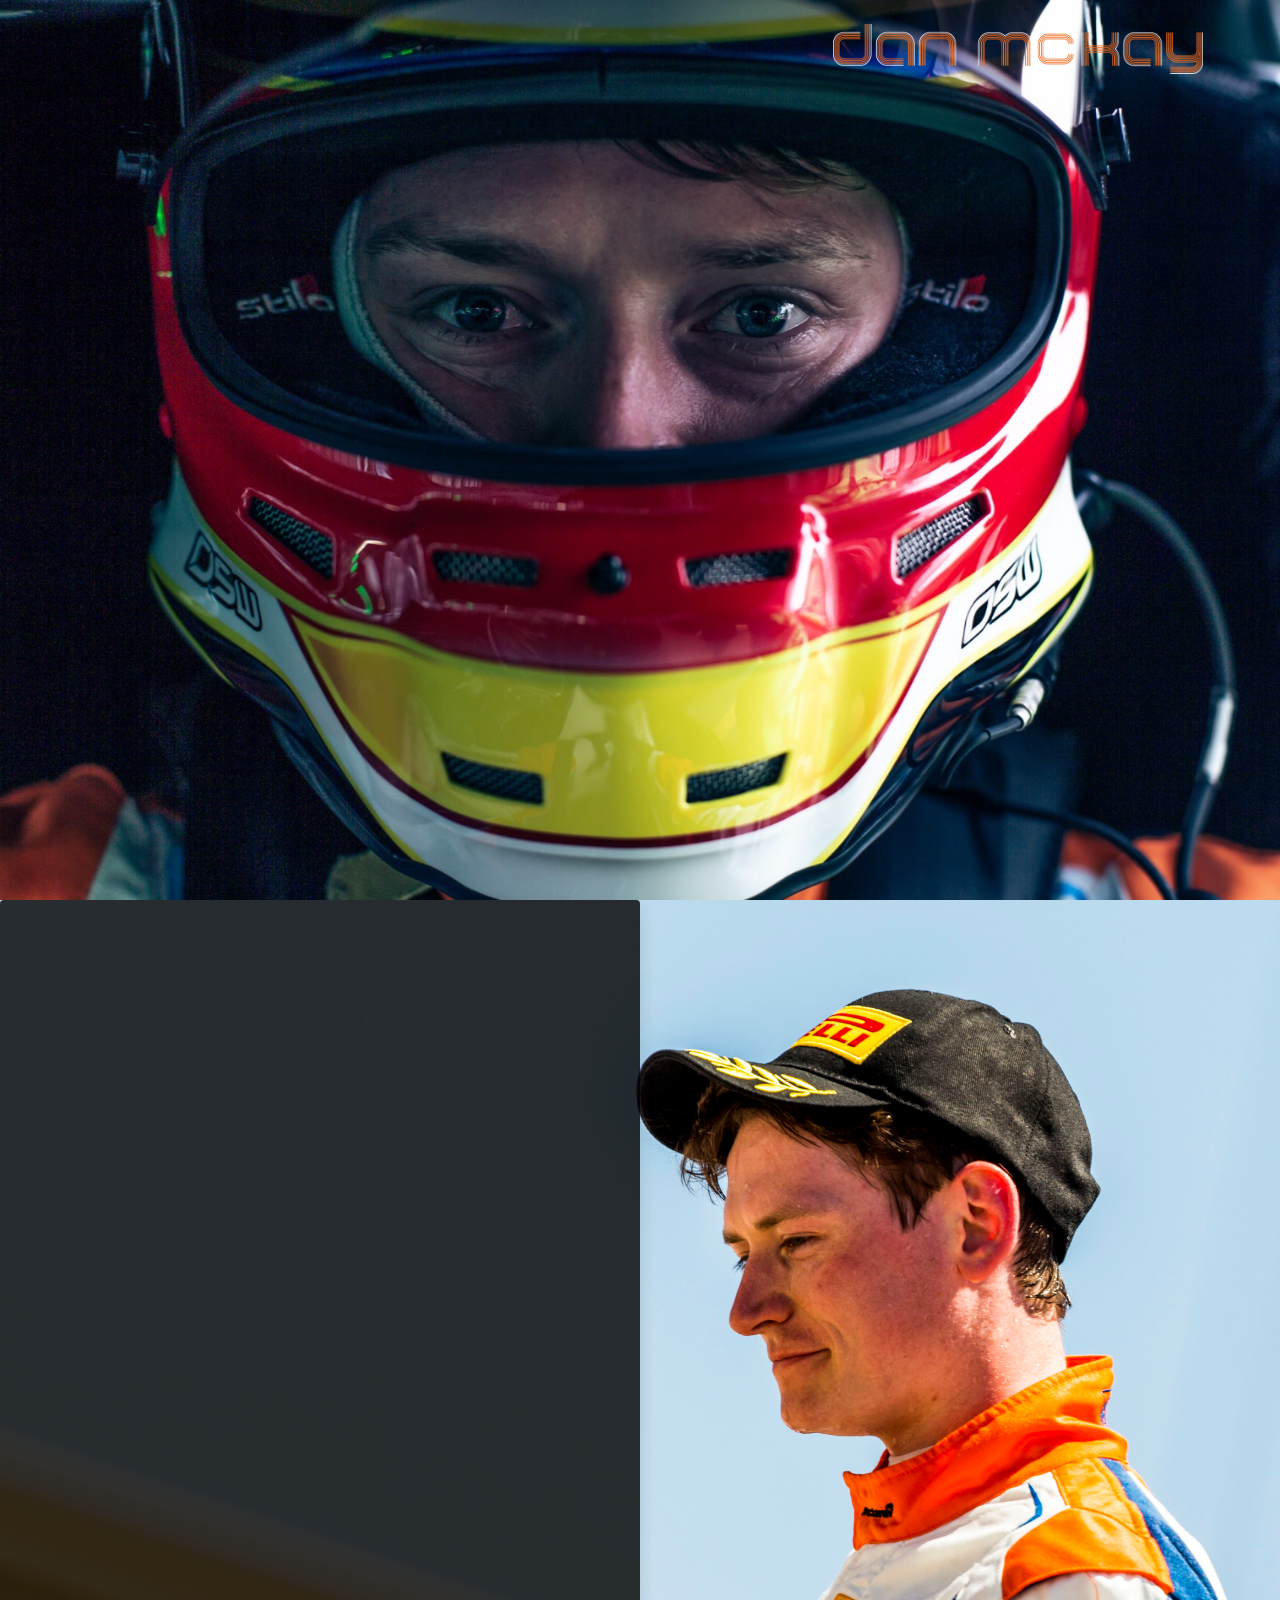
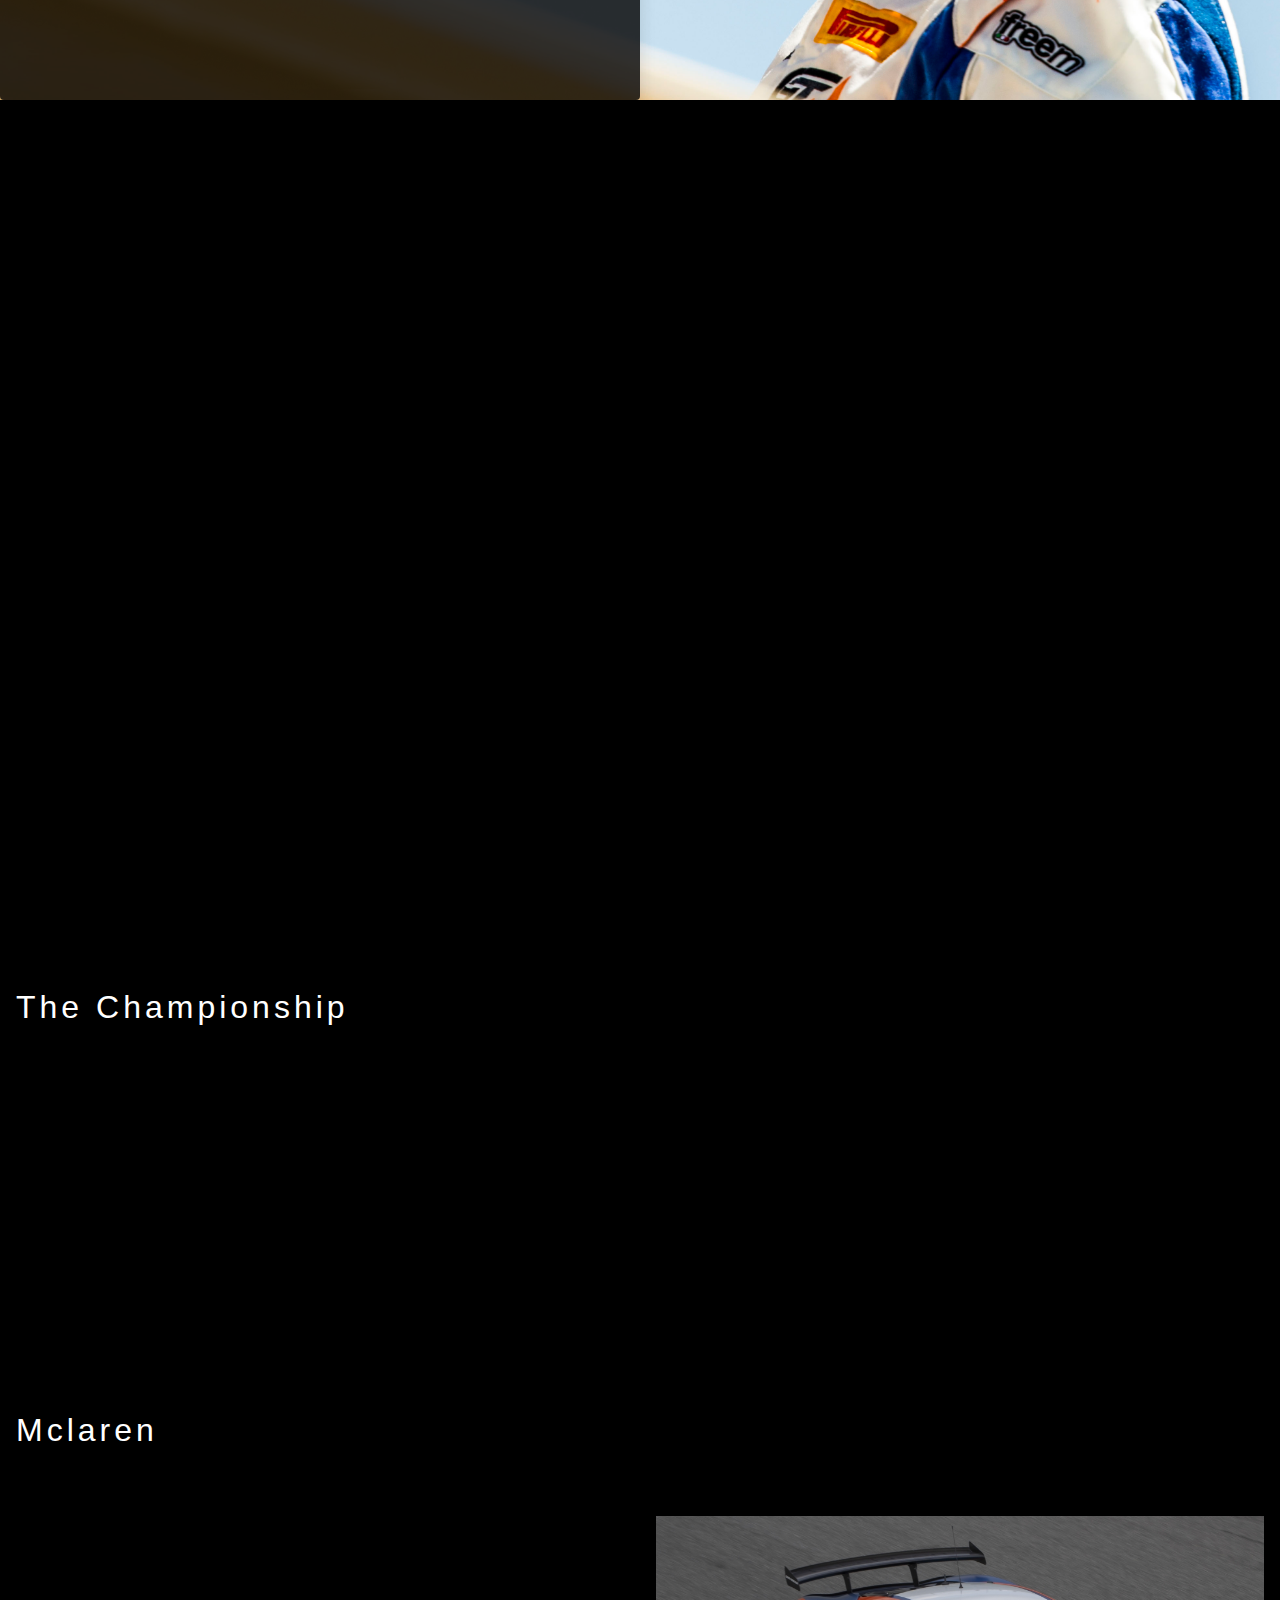
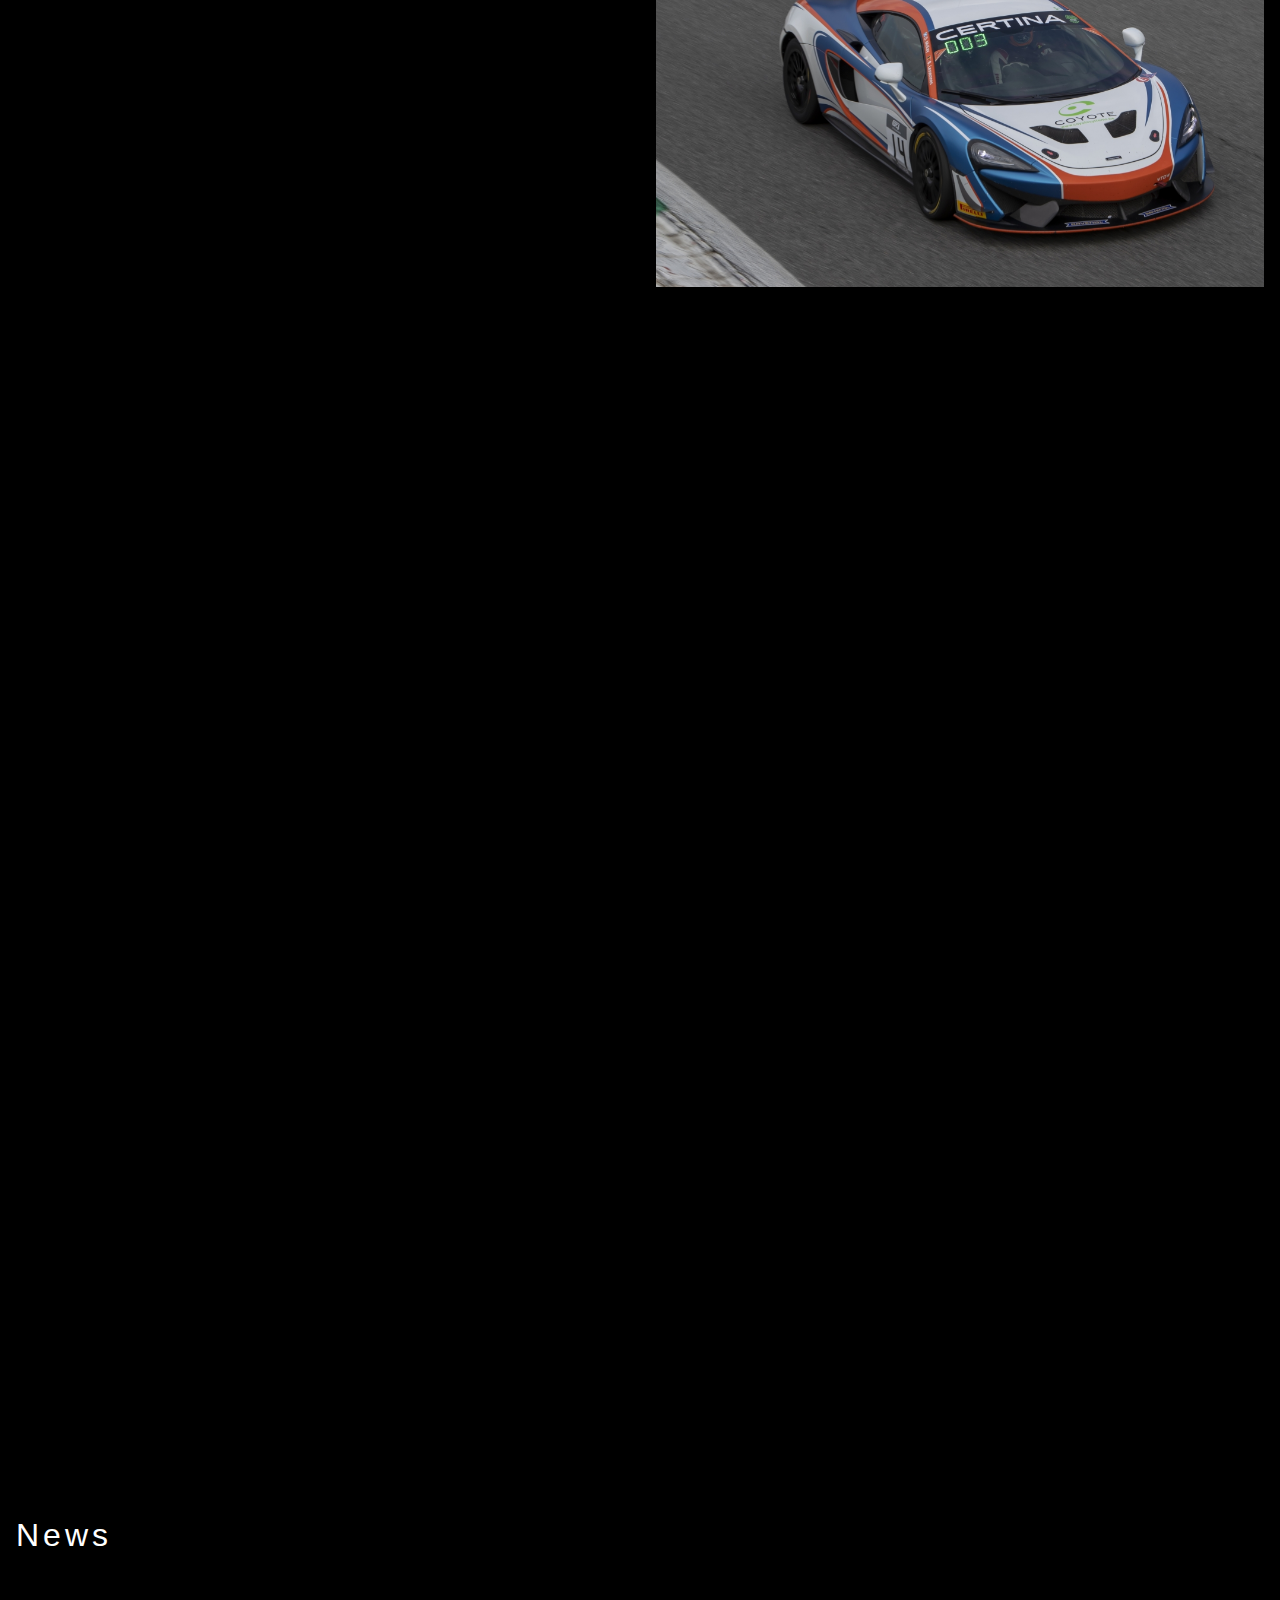
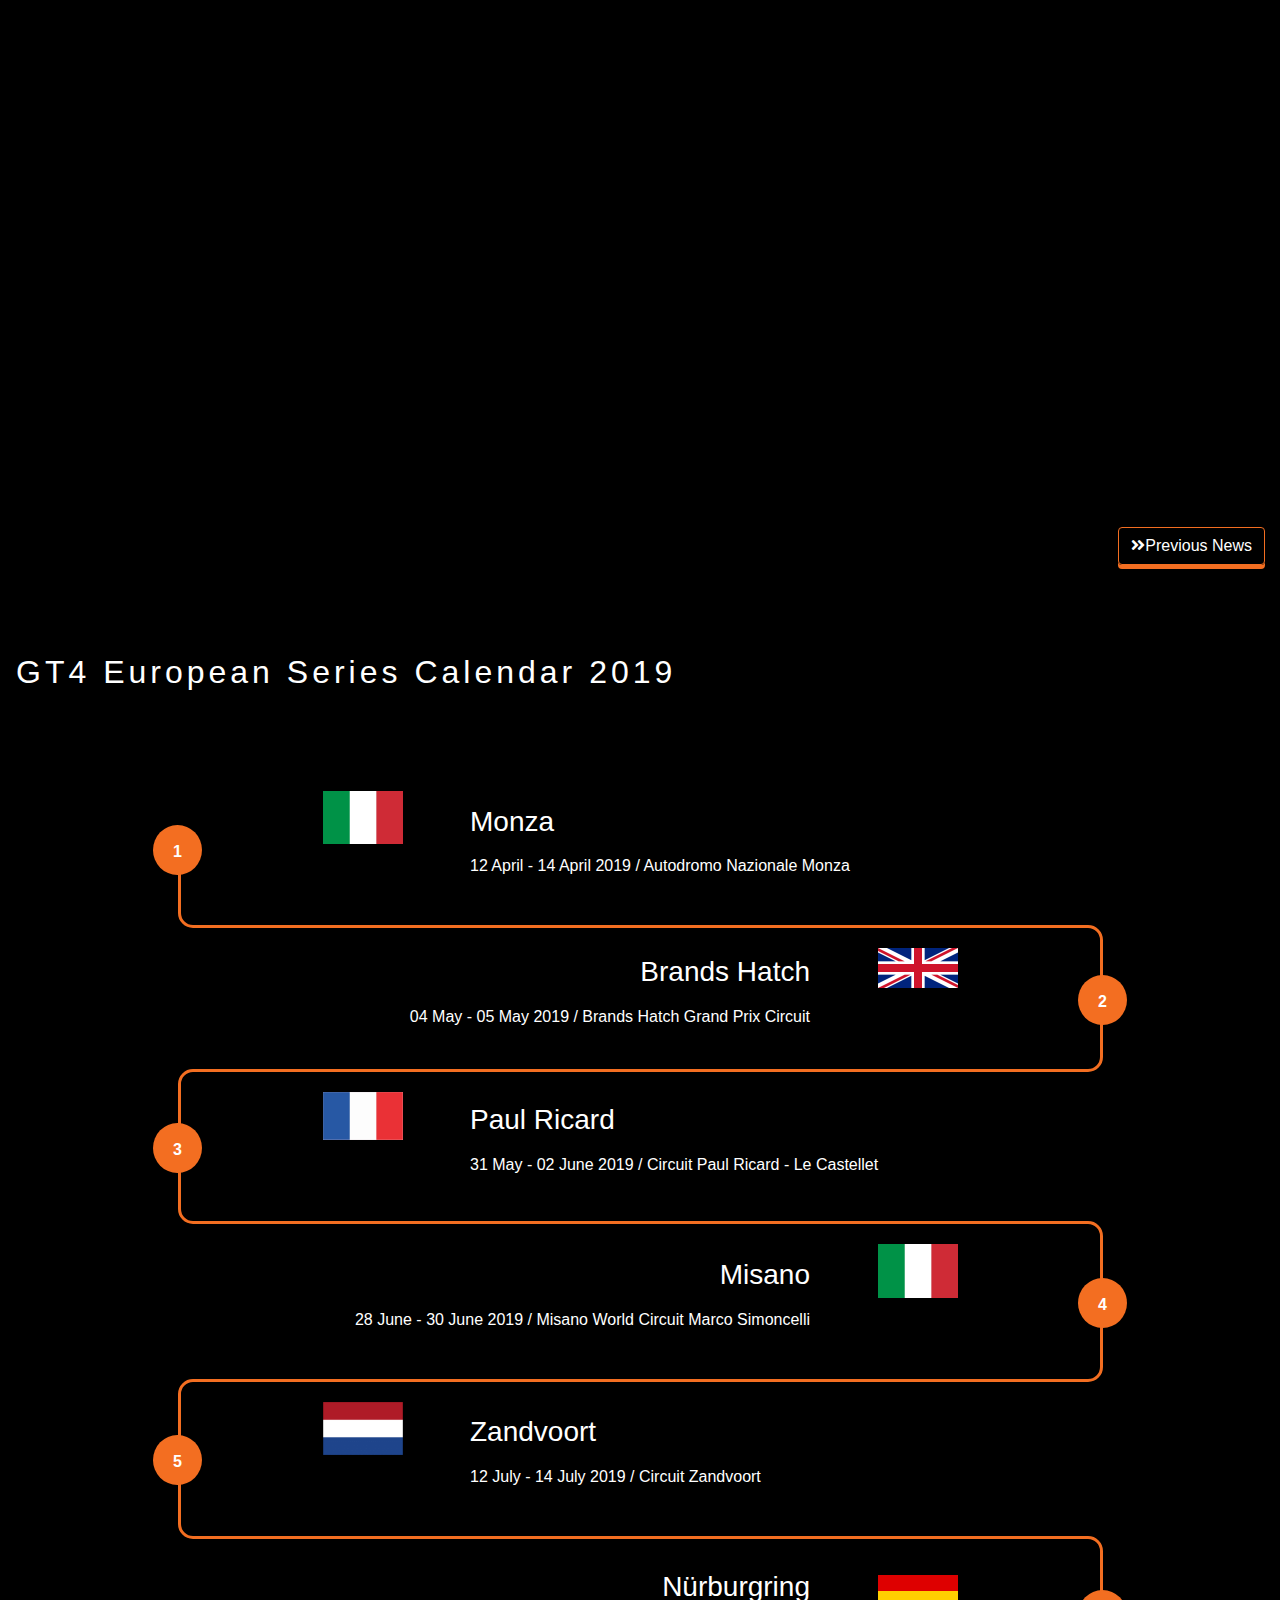
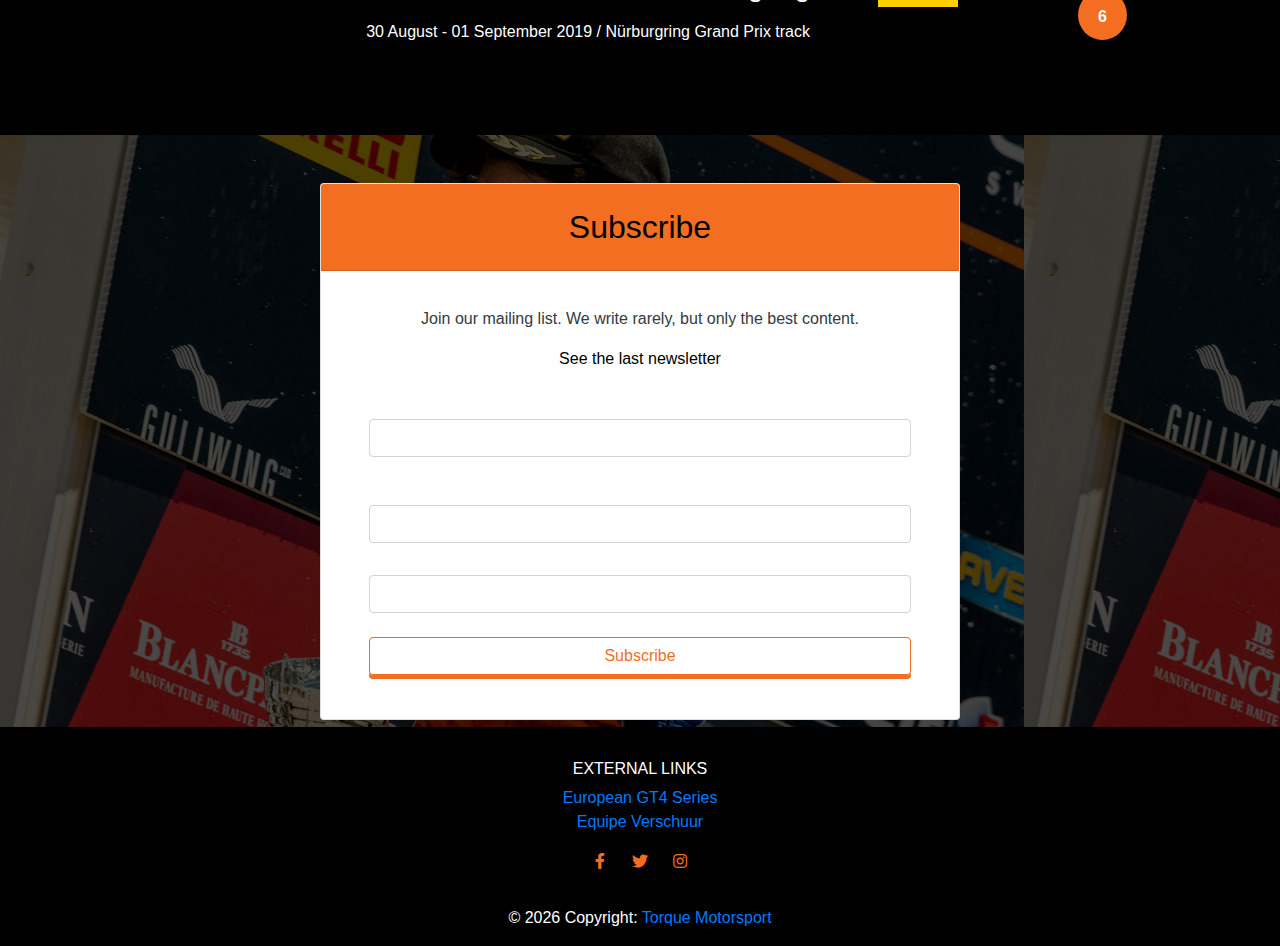
==== commit d96484ff: "Added new news report and linked it to relevant pages" ====
--- a/index.html
+++ b/index.html
@@ -214,6 +214,34 @@
                 <div class="col-lg-4 col-md-6 mb-4 wow slideInUp">
                     <div class="card card-cascade wider card-ecommerce">
                         <div class="view view-cascade overlay">
+                            <img class="card-img-top" src="./assets/img/Zandvorrt/IMG_0602.JPG" alt="Image of Dan McKay and Ben holding the cups on the podium in Zandvoort">
+                            <a href="./blogs/podium-success-continues-for-dan-mcKay.html" target="_blank">
+                                <div class="mask rgba-white-slight"></div>
+                            </a>
+                        </div>
+                        <div class="card-body card-body-cascade text-center">
+                            <h3 class="card-title">
+                                <strong>
+                                    <a href="./blogs/podium-success-continues-for-dan-mcKay.html" class="sub-font" target="_blank">Podium success continues for Dan McKay</a>
+                                </strong>
+                            </h3>
+                            <p class="card-text body-font truncate-text">Dan McKay put in another strong performance in the GT4 European Series at the weekend (July 12-14) as he recorded a fifth podium of the season.</p>
+                            <div>
+                                <div class="card-footer px-1">
+                                    <span class="float-right font-weight-bold">
+                                        <strong>
+                                            <a class="btn btn-hover btn-sm" href="./blogs/podium-success-continues-for-dan-mcKay.html" target="_blank"><i class="fas fa-angle-double-right"></i>More</a>
+                                        </strong>
+                                    </span>
+                                </div>
+                            </div>
+                        </div>
+                    </div>
+                </div>
+
+                <div class="col-lg-4 col-md-6 mb-4 wow slideInUp">
+                    <div class="card card-cascade wider card-ecommerce">
+                        <div class="view view-cascade overlay">
                             <img class="card-img-top" src="./assets/img/Misano/IMG_0265.JPG" alt="Image of Dan on the right and Ben on the left talking to each other wearing there helmets">
                             <a href="./blogs/dan-mckay-looking-for-positive-response-after-difficult-weekend-in-Italy.html" target="_blank">
                                 <div class="mask rgba-white-slight"></div>
@@ -267,34 +295,6 @@
                     </div>
                 </div>
 
-                
-                <div class="col-lg-4 col-md-6 mb-4 wow slideInUp">
-                    <div class="card card-cascade wider card-ecommerce">
-                        <div class="view view-cascade overlay">
-                            <img class="card-img-top" src="./assets/img/McKay stays on top with podium finish on home soil.jpeg" alt="Image of Dan Mckay and other racers showing their medals">
-                            <a href="./blogs/mckay-stays-on-top-with-podium-finish-on-home-soil.html" target="_blank">
-                                <div class="mask rgba-white-slight"></div>
-                            </a>
-                        </div>
-                        <div class="card-body card-body-cascade text-center">
-                            <h3 class="card-title">
-                                <strong>
-                                    <a href="./blogs/mckay-stays-on-top-with-podium-finish-on-home-soil.html" class="sub-font" target="_blank">McKay stays on top with podium finish on home soil</a>
-                                </strong>
-                            </h3>
-                            <p class="card-text body-font truncate-text">Dan McKay continued to dazzle in the GT4 European Series as he and team-mate Benjamin Lessennes remained atop the championship standings as they took a third-straight podium finish at Brands Hatch after a double victory to open the season in Italy.</p>
-                            <div>
-                                <div class="card-footer px-1">
-                                    <span class="float-right font-weight-bold">
-                                        <strong>
-                                            <a class="btn btn-hover btn-sm" href="./blogs/mckay-stays-on-top-with-podium-finish-on-home-soil.html" target="_blank"><i class="fas fa-angle-double-right"></i>More</a>
-                                        </strong>
-                                    </span>
-                                </div>
-                            </div>
-                        </div>
-                    </div>
-                </div>
             </div>
             <div class="row">
                 <div class="col-12">
@@ -473,7 +473,7 @@
                             <p class="body-font text-dark">Join our mailing list. We write rarely, but only the best content.</p>
                 
                             <p>
-                                <a href="./blogs/dan-mckay-looking-for-positive-response-after-difficult-weekend-in-Italy.html" class="icon-color" target="_blank">See the last newsletter</a>
+                                <a href="./blogs/podium-success-continues-for-dan-mcKay.html" class="icon-color" target="_blank">See the last newsletter</a>
                             </p>
                 
                             <!-- Name -->
--- a/assets/css/style.min.css
+++ b/assets/css/style.min.css
@@ -1 +1 @@
-body{background-color:#000;color:#fff}.body-font{font-family:upgrade-lights,sans-serif;font-weight:400;font-style:normal}.header-font{font-family:bebas-neue-rounded,sans-serif;font-weight:400;font-style:normal;letter-spacing:.25rem}.sub-font{font-family:titillium-web,sans-serif;font-weight:400;font-style:normal;font-size: 1.5rem;}.news-spacing{margin-top:50px;margin-bottom:20px}.icon-color{color:#f36e21}.icon-color:hover{color:#f36e21}.container-fluid,.row{margin:0;padding:0}.col-sm-6{padding-left:0;padding-right:0}.btn.btn-hover{border:1px solid #f36e21;color:#f36e21;box-shadow:0 4px #f36e21;transition:all 500 ease}.btn.btn-hover-news{border:1px solid #f36e21;color:white;box-shadow:0 4px #f36e21;transition:all 500 ease}.btn.btn-hover:hover{background-color:#000;color:#fff}.btn.btn-hover-news:hover{background-color:white;color:#f36e21}.btn.btn-hover:active, .btn.btn-hover-news:active{transform:translateY(4px)}.champ-img1,.champ-img2,.mclaren-img1 .mclaren-img2,.news-img{position:relative;background-position:center;background-repeat:no-repeat;background-size:cover}.champ-img2,.mclaren-img2{width:100%;height:100%}.champ-img1,.champ-img2,.mclaren-img1{padding-top:1rem;width:100%}.news-img{padding:0.5rem;width:100%}.wow{visibility:hidden}.blog-icon{color:#f36e21;text-align:right;padding-top:10rem;padding-right:2rem}.fa-11x{font-size:15rem}p{margin:1rem 0}.fa-nav{padding-top:.5rem}.bg-color{background-color:#f36e21}.order-1{order:1}.order-2{order:2}.order-3{order:3}.navbar.navbar-expand-lg.navbar-dark.nav-bg,.navbar.navbar-expand-sm.navbar-dark.nav-bg{background-color:#000}#main-nav{top:0}.navbar-nav.ml-auto.nav-style{font-size:1.2rem}.nav-style{text-align:right}.navicons-style{justify-content:flex-end}.icon-cont{margin-left:4rem}#home{height:100vh}.head-cont{height:100vh}.section-container{position:absolute;top:65%;left:0;width:100%}.overlay-home{position:absolute;background:#000;opacity:.7;width:100%}.logo-container{padding:1.5rem 0;width:370px;height:50px;position:absolute;right:4.8rem}.logo-head{width:370px;height:50px}.logo{width:370px;height:50px}#logo-cont{margin-right:4rem}.par-bottom,.par-footer,.par-head,.par-mid,.par-news1,.par-news2,.par-news3,.par-news4{position:relative;background-position:center;background-repeat:no-repeat;background-size:cover}.par-head{background-image:url("../img/GT4 euro series/EquipeVerschuur-3.jpg");background-position-x:38%;opacity:0;min-height:100%}.par-head.head-animation, .par-news1.head-animation, .par-news2.head-animation,.par-news3.head-animation,.par-news4.head-animation{opacity:1;transition:opacity .5s ease-in}.par-mid{background-image:url("../img/GT4 euro series/EquipeVerschuur-38.jpg");background-position-x:-25rem;height:50rem}.par-news1{background-image:url("../img/1 - Monza/A38I5196.jpg");background-position-x:72%;min-height:100%;opacity:0}.par-news2{background-image:url("../img/McKay stays on top with podium finish on home soil.jpeg");background-position-x:80%;min-height:100%;opacity:0}.par-news3{background-image:url("../img/GT4 euro series/EquipeVerschuur-25.jpg");background-position-x:20%;min-height:100%;opacity:0}.par-news4{background-image:url("../img/Misano/IMG_0265.JPG");background-position-x:85%;min-height:100%;opacity:0}.par-bottom{background-image:url("../img/570S GT4-6 1900.jpg");height:50rem}.par-footer{background-image:url("../img/GT4 euro series/EquipeVerschuur-57.jpg");height:50rem}h1.header-font{letter-spacing:1rem;text-underline-position:below;color:#fff}hr.new1,hr.new2,hr.new3,hr.new4,hr.new5,hr.new6,hr.new7,hr.new8,hr.new9,hr.new10{border-top:3px solid #f36e21}hr.new1{position:absolute;top:-1rem;z-index:1}.about{height:90vh}.about-sec{background-image:url("../img/GT4 euro series/dan cut out.jpg");background-position:center;background-repeat:no-repeat;background-size:cover;background-position-y:unset;width:100%;height:100%}.about2{height:55rem;width:100%}.about2-img{height:100%;width:100%}.dan{padding:0}.d-block.d-sm-none.about.mt-5 .conatiner-fluid .col-sm-12{padding-left:0;padding-right:0}.about-container{opacity:.8;background-color:#000;height:100%;position:relative;padding:1rem 2rem;height:100%}#mclaren .container-fluid .row .col-sm-6.d-none.d-sm-none.d-xl-block{height:100%}.desc-cont{background-color:#f36e21;width:100%;height:100%}.d-block.d-lg-none.wow.slideInRight.mt-3{padding:0 15px}.partners-logo{height:100%;width:100%}.gt4-cont{background-color:#fff}#news .card.card-ecommerce .card-footer{background-color:transparent}#news .card-body.card-body-cascade.text-center{background:#fff}#news .card.card-cascade.wider{background-color:#f36e21}#news .card-img-top{height:100%}#news .card-body.card-body-cascade.text-center h3 strong a{color:grey}#news .card-body.card-body-cascade.text-center h3 strong a:hover{color:#f36e21}#news .card .card-body .card-text{color:#000;font-size:1rem}.news-title{background-color:#000;position:absolute;padding-bottom:3%;width:100%;bottom:0;opacity:.8}#news-body .container,#news-foot .container,#news-head .container{margin:1rem auto}#news-foot{margin-bottom:2rem}#contactFormModal .btn.btn-hover.btn-rounded.btn-block.z-depth-0.my-4.waves-effect{font:400 11px system-ui}#signup-form .card{padding-left:0;padding-right:0}#signup-form{position:relative;height:37rem;background-attachment:fixed;background-repeat:no-repeat;background:url("../img/GT4 euro series/EquipeVerschuur-56.jpg")}#signup-form .card .sub-font{font-size:2rem;color:#000}#signup-form a.icon-color{color:#000}#signup-form a.icon-color:hover{color:#f36e21}.dark-overlay{position:absolute;top:0;left:0;width:100%;height:100%;background-color:rgba(0,0,0,.7)}footer{padding-top:2rem}@media (max-width:430px){.about-container{top:33rem}}@media (max-width:575px){.logo{width:200px;height:25px}#logo-cont{margin:0}.container{flex-direction:column}.about-container{top:40rem}.about-sec{background-position-x:-55rem}#about{height:126vh}}@media (min-width:576px){#main-nav{top:-100%;width:100%;transition:top .3s}.logo,.logo-head{width:300px;height:35px}.logo-container{right:.6rem}}@media (max-width:767px){hr.new2{width:8.9rem}hr.new3{width:15.4rem}hr.new4{width:7.25rem}hr.new5{width:4.25rem}hr.new6{width:100%}hr.new7{width:100%}hr.new8{width:7.5rem}hr.new9{width:18.2rem}hr.new10{width:18rem}}@media (min-width:768px){.par-bottom,.par-head,.par-mid,.par-news1,.par-news2,.par-news3,.par-news4{position:relative;background-attachment:fixed;background-position:center;background-repeat:no-repeat;background-size:cover}hr.new1,hr.new2,hr.new3,hr.new4,hr.new5,hr.new8,hr.new9,hr.new10{border-top:3px solid #f36e21;width:0;transition:width 1.5s ease-in}.contact-information{margin-top:3rem}}@media (min-width:768px) and (max-width:1023px){#championship .container-fluid .col-sm-6 .body-font{padding:4rem 0}.blog-icon{padding-top:10rem;padding-right:2rem}.fa-11x{font-size:15rem}}@media (max-width:991px){.nav-cont{order:1!important}.icon-cont{order:2!important}.collapsing-cont{order:3!important}.logo{order:2!important}.navbar-toggler{order:0}.nav-cont{align-items:self-start}.nav-style{text-align:left}.navicons-style{justify-content:flex-start}.icon-cont{margin-left:0}}@media (min-width:992px){.logo,.logo-head{width:370px;height:50px}.logo-container{right:4.8rem}}@media (min-width:1024px){.section-container{top:70%;width:50%}}@media (min-width:1024px) and (max-width:1439px){#championship .container-fluid .col-sm-6 .body-font{padding:6rem 0}.blog-icon{padding-top:15rem;padding-right:4rem}.fa-11x{font-size:12rem}.about{height:50rem}}@media (min-width:1440px) and (max-width:2559px){.body-font{font-size:1.3rem}.header-font{font-size:4rem}.header-font.wow.fadeInRightBig.pt-4{letter-spacing:.5rem}#championship .container-fluid .col-sm-6 .body-font{padding:7rem 0}.about-container{padding:6rem}.about-text{padding-top:2rem}#championship .container-fluid .col-sm-6 .body-font{padding:4rem 0}.desc-cont{padding:6rem}}@media (min-width:1440px) and (max-width:1739px){#championship .container-fluid .col-sm-6 .body-font{padding:20rem 0}.blog-icon{padding-top:15rem;padding-right:10rem}.fa-11x{font-size:15rem}}@media (min-width:1740px) and (max-width:2199px){.blog-icon{padding-top:25rem;padding-right:10rem}}@media (min-width:2200px){.blog-icon{padding-top:30rem;padding-right:10rem}.fa-11x{font-size:30rem}}@media (min-width:2560px){#championship .container-fluid .col-sm-6 .body-font{padding:11rem 0}#mclaren .container-fluid .col-sm-12.col-xl-6{padding:2rem 1rem}h1.header-font{font-size:6rem}.header-font{font-size:4.5rem}.body-font{font-size:2.5rem}.container{max-width:1600px}.about-text{padding-top:5rem}.about-container{padding:2rem 5rem}#news .body-font.wow{padding-top:2rem}#news .card .card-body .card-title{font-size:2rem}#news .card .card-body .card-text{font-size:1.5rem}};+body{background-color:#000;color:#fff}.body-font{font-family:upgrade-lights,sans-serif;font-weight:400;font-style:normal}.header-font{font-family:bebas-neue-rounded,sans-serif;font-weight:400;font-style:normal;letter-spacing:.25rem}.sub-font{font-family:titillium-web,sans-serif;font-weight:400;font-style:normal;font-size: 1.5rem;}.news-spacing{margin-top:50px;margin-bottom:20px}.icon-color{color:#f36e21}.icon-color:hover{color:#f36e21}.container-fluid,.row{margin:0;padding:0}.col-sm-6{padding-left:0;padding-right:0}.btn.btn-hover{border:1px solid #f36e21;color:#f36e21;box-shadow:0 4px #f36e21;transition:all 500 ease}.btn.btn-hover-news{border:1px solid #f36e21;color:white;box-shadow:0 4px #f36e21;transition:all 500 ease}.btn.btn-hover:hover{background-color:#000;color:#fff}.btn.btn-hover-news:hover{background-color:white;color:#f36e21}.btn.btn-hover:active, .btn.btn-hover-news:active{transform:translateY(4px)}.champ-img1,.champ-img2,.mclaren-img1 .mclaren-img2,.news-img{position:relative;background-position:center;background-repeat:no-repeat;background-size:cover}.champ-img2,.mclaren-img2{width:100%;height:100%}.champ-img1,.champ-img2,.mclaren-img1{padding-top:1rem;width:100%}.news-img{padding:0.5rem;width:100%}.wow{visibility:hidden}.blog-icon{color:#f36e21;text-align:right;padding-top:10rem;padding-right:2rem}.fa-11x{font-size:15rem}p{margin:1rem 0}.fa-nav{padding-top:.5rem}.bg-color{background-color:#f36e21}.order-1{order:1}.order-2{order:2}.order-3{order:3}.navbar.navbar-expand-lg.navbar-dark.nav-bg,.navbar.navbar-expand-sm.navbar-dark.nav-bg{background-color:#000}#main-nav{top:0}.navbar-nav.ml-auto.nav-style{font-size:1.2rem}.nav-style{text-align:right}.navicons-style{justify-content:flex-end}.icon-cont{margin-left:4rem}#home{height:100vh}.head-cont{height:100vh}.section-container{position:absolute;top:65%;left:0;width:100%}.overlay-home{position:absolute;background:#000;opacity:.7;width:100%}.logo-container{padding:1.5rem 0;width:370px;height:50px;position:absolute;right:4.8rem}.logo-head{width:370px;height:50px}.logo{width:370px;height:50px}#logo-cont{margin-right:4rem}.par-bottom,.par-footer,.par-head,.par-mid,.par-news1,.par-news2,.par-news3,.par-news4,.par-news5{position:relative;background-position:center;background-repeat:no-repeat;background-size:cover}.par-head{background-image:url("../img/Zandvorrt/IMG_0560.JPG");background-position-x:38%;opacity:0;min-height:100%}.par-head.head-animation, .par-news1.head-animation, .par-news2.head-animation,.par-news3.head-animation,.par-news4.head-animation,.par-news5.head-animation{opacity:1;transition:opacity .5s ease-in}.par-mid{background-image:url("../img/GT4 euro series/EquipeVerschuur-38.jpg");background-position-x:-25rem;height:50rem}.par-news1{background-image:url("../img/1 - Monza/A38I5196.jpg");background-position-x:72%;min-height:100%;opacity:0}.par-news2{background-image:url("../img/McKay stays on top with podium finish on home soil.jpeg");background-position-x:80%;min-height:100%;opacity:0}.par-news3{background-image:url("../img/GT4 euro series/EquipeVerschuur-25.jpg");background-position-x:20%;min-height:100%;opacity:0}.par-news4{background-image:url("../img/Misano/IMG_0265.JPG");background-position-x:85%;min-height:100%;opacity:0}.par-news5{background-image:url("../img/Zandvorrt/IMG_0602.JPG");background-position-x:85%;min-height:100%;opacity:0}.par-bottom{background-image:url("../img/570S GT4-6 1900.jpg");height:50rem}.par-footer{background-image:url("../img/GT4 euro series/EquipeVerschuur-57.jpg");height:50rem}h1.header-font{letter-spacing:1rem;text-underline-position:below;color:#fff}hr.new1,hr.new2,hr.new3,hr.new4,hr.new5,hr.new6,hr.new7,hr.new8,hr.new9,hr.new10{border-top:3px solid #f36e21}hr.new1{position:absolute;top:-1rem;z-index:1}.about{height:90vh}.about-sec{background-image:url("../img/GT4 euro series/dan cut out.jpg");background-position:center;background-repeat:no-repeat;background-size:cover;background-position-y:unset;width:100%;height:100%}.about2{height:55rem;width:100%}.about2-img{height:100%;width:100%}.dan{padding:0}.d-block.d-sm-none.about.mt-5 .conatiner-fluid .col-sm-12{padding-left:0;padding-right:0}.about-container{opacity:.8;background-color:#000;height:100%;position:relative;padding:1rem 2rem;height:100%}#mclaren .container-fluid .row .col-sm-6.d-none.d-sm-none.d-xl-block{height:100%}.desc-cont{background-color:#f36e21;width:100%;height:100%}.d-block.d-lg-none.wow.slideInRight.mt-3{padding:0 15px}.partners-logo{height:100%;width:100%}.gt4-cont{background-color:#fff}#news .card.card-ecommerce .card-footer{background-color:transparent}#news .card-body.card-body-cascade.text-center{background:#fff}#news .card.card-cascade.wider{background-color:#f36e21}#news .card-img-top{height:100%}#news .card-body.card-body-cascade.text-center h3 strong a{color:grey}#news .card-body.card-body-cascade.text-center h3 strong a:hover{color:#f36e21}#news .card .card-body .card-text{color:#000;font-size:1rem}.news-title{background-color:#000;position:absolute;padding-bottom:3%;width:100%;bottom:0;opacity:.8}#news-body .container,#news-foot .container,#news-head .container{margin:1rem auto}#news-foot{margin-bottom:2rem}#contactFormModal .btn.btn-hover.btn-rounded.btn-block.z-depth-0.my-4.waves-effect{font:400 11px system-ui}#signup-form .card{padding-left:0;padding-right:0}#signup-form{position:relative;height:37rem;background-attachment:fixed;background-repeat:no-repeat;background:url("../img/GT4 euro series/EquipeVerschuur-56.jpg")}#signup-form .card .sub-font{font-size:2rem;color:#000}#signup-form a.icon-color{color:#000}#signup-form a.icon-color:hover{color:#f36e21}.dark-overlay{position:absolute;top:0;left:0;width:100%;height:100%;background-color:rgba(0,0,0,.7)}footer{padding-top:2rem}@media (max-width:430px){.about-container{top:33rem}}@media (max-width:575px){.logo{width:200px;height:25px}#logo-cont{margin:0}.container{flex-direction:column}.about-container{top:40rem}.about-sec{background-position-x:-55rem}#about{height:126vh}}@media (min-width:576px){#main-nav{top:-100%;width:100%;transition:top .3s}.logo,.logo-head{width:300px;height:35px}.logo-container{right:.6rem}}@media (max-width:767px){hr.new2{width:8.9rem}hr.new3{width:15.4rem}hr.new4{width:7.25rem}hr.new5{width:4.25rem}hr.new6{width:100%}hr.new7{width:100%}hr.new8{width:7.5rem}hr.new9{width:18.2rem}hr.new10{width:18rem}}@media (min-width:768px){.par-bottom,.par-head,.par-mid,.par-news1,.par-news2,.par-news3,.par-news4,.par-news5{position:relative;background-attachment:fixed;background-position:center;background-repeat:no-repeat;background-size:cover}hr.new1,hr.new2,hr.new3,hr.new4,hr.new5,hr.new8,hr.new9,hr.new10{border-top:3px solid #f36e21;width:0;transition:width 1.5s ease-in}.contact-information{margin-top:3rem}}@media (min-width:768px) and (max-width:1023px){#championship .container-fluid .col-sm-6 .body-font{padding:4rem 0}.blog-icon{padding-top:10rem;padding-right:2rem}.fa-11x{font-size:15rem}hr.new10{width:18rem}}@media (max-width:991px){.nav-cont{order:1!important}.icon-cont{order:2!important}.collapsing-cont{order:3!important}.logo{order:2!important}.navbar-toggler{order:0}.nav-cont{align-items:self-start}.nav-style{text-align:left}.navicons-style{justify-content:flex-start}.icon-cont{margin-left:0}}@media (min-width:992px){.logo,.logo-head{width:370px;height:50px}.logo-container{right:4.8rem}}@media (min-width:1024px){.section-container{top:70%;width:50%}}@media (min-width:1024px) and (max-width:1439px){hr.new10{width:18rem}#championship .container-fluid .col-sm-6 .body-font{padding:6rem 0}.blog-icon{padding-top:15rem;padding-right:4rem}.fa-11x{font-size:12rem}.about{height:50rem}}@media (min-width:1440px) and (max-width:2559px){hr.new10{width: 31rem}.body-font{font-size:1.3rem}.header-font{font-size:4rem}.header-font.wow.fadeInRightBig.pt-4{letter-spacing:.5rem}#championship .container-fluid .col-sm-6 .body-font{padding:7rem 0}.about-container{padding:6rem}.about-text{padding-top:2rem}#championship .container-fluid .col-sm-6 .body-font{padding:4rem 0}.desc-cont{padding:6rem}}@media (min-width:1440px) and (max-width:1739px){#championship .container-fluid .col-sm-6 .body-font{padding:20rem 0}.blog-icon{padding-top:15rem;padding-right:10rem}.fa-11x{font-size:15rem}}@media (min-width:1740px) and (max-width:2199px){.blog-icon{padding-top:25rem;padding-right:10rem}}@media (min-width:2200px){.blog-icon{padding-top:30rem;padding-right:10rem}.fa-11x{font-size:30rem}}@media (min-width:2560px){hr.new10{width: 34.5rem}#championship .container-fluid .col-sm-6 .body-font{padding:11rem 0}#mclaren .container-fluid .col-sm-12.col-xl-6{padding:2rem 1rem}h1.header-font{font-size:6rem}.header-font{font-size:4.5rem}.body-font{font-size:2.5rem}.container{max-width:1600px}.about-text{padding-top:5rem}.about-container{padding:2rem 5rem}#news .body-font.wow{padding-top:2rem}#news .card .card-body .card-title{font-size:2rem}#news .card .card-body .card-text{font-size:1.5rem}};